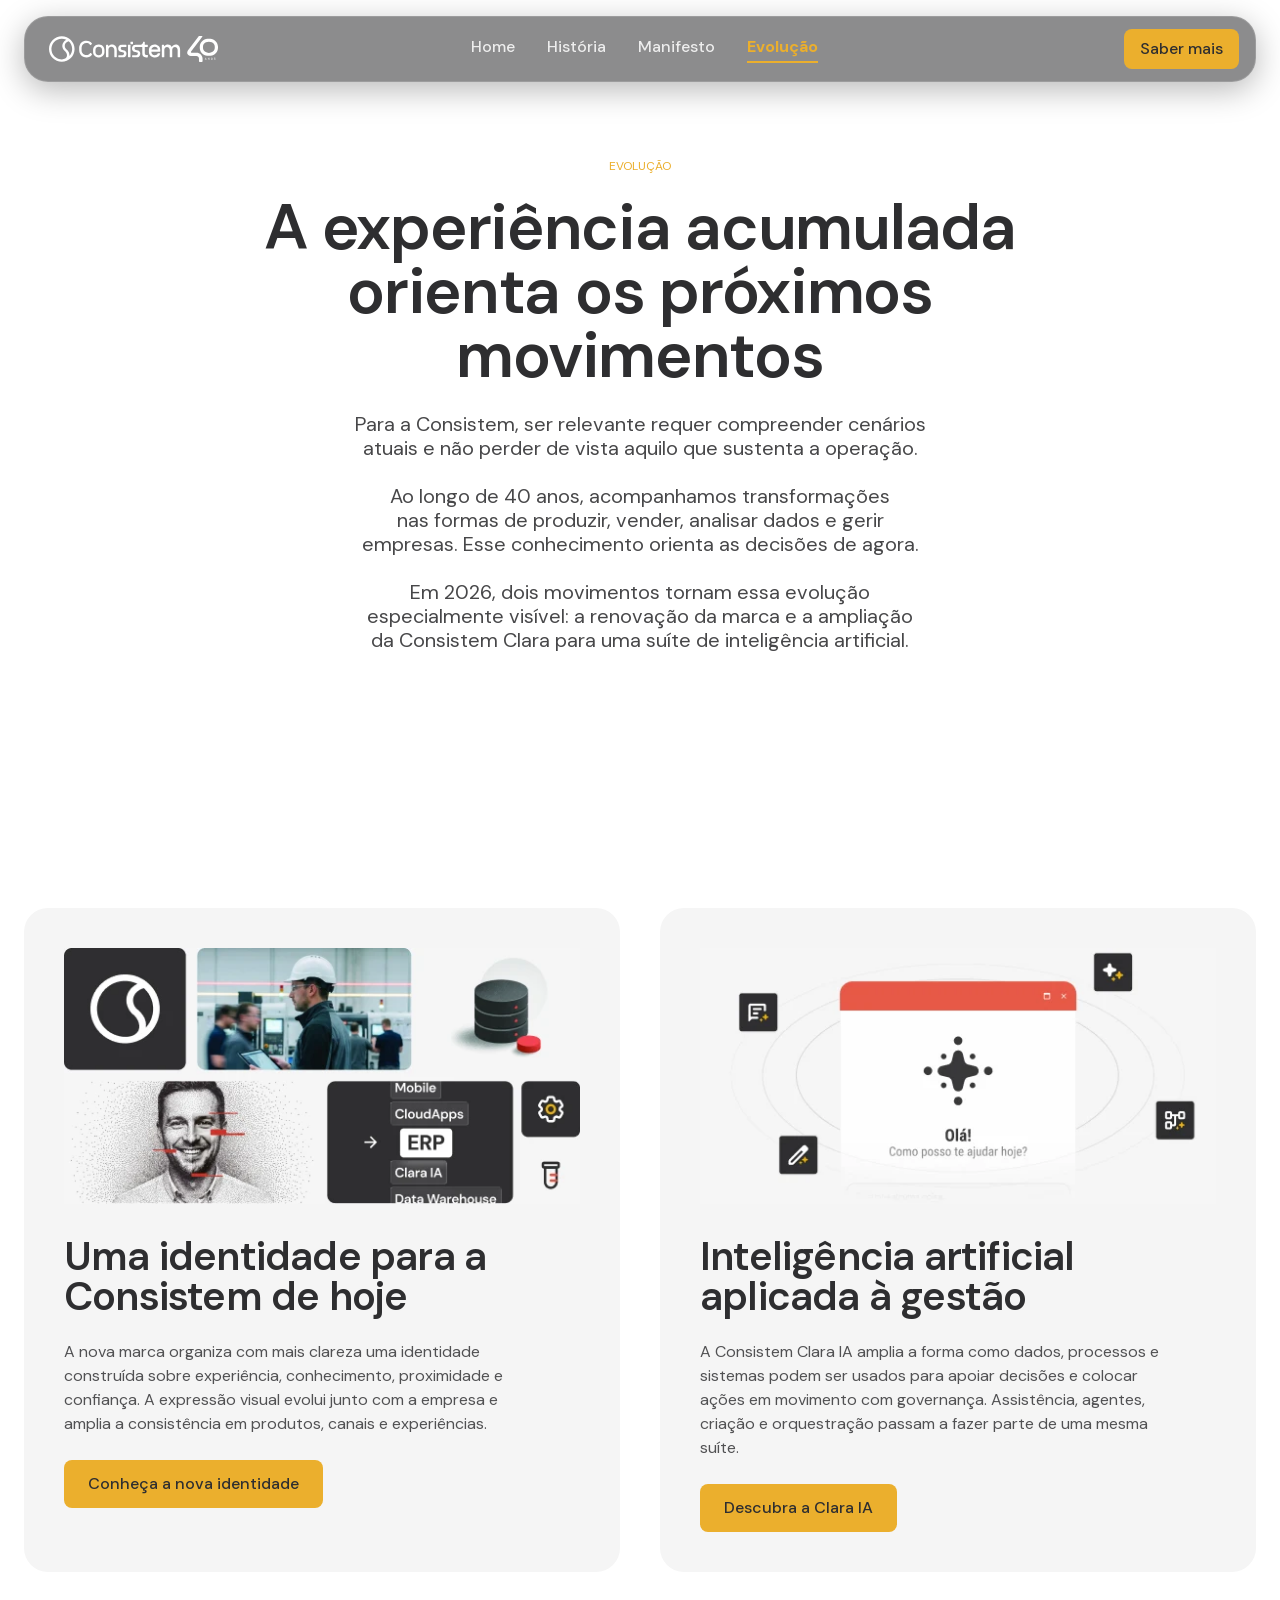
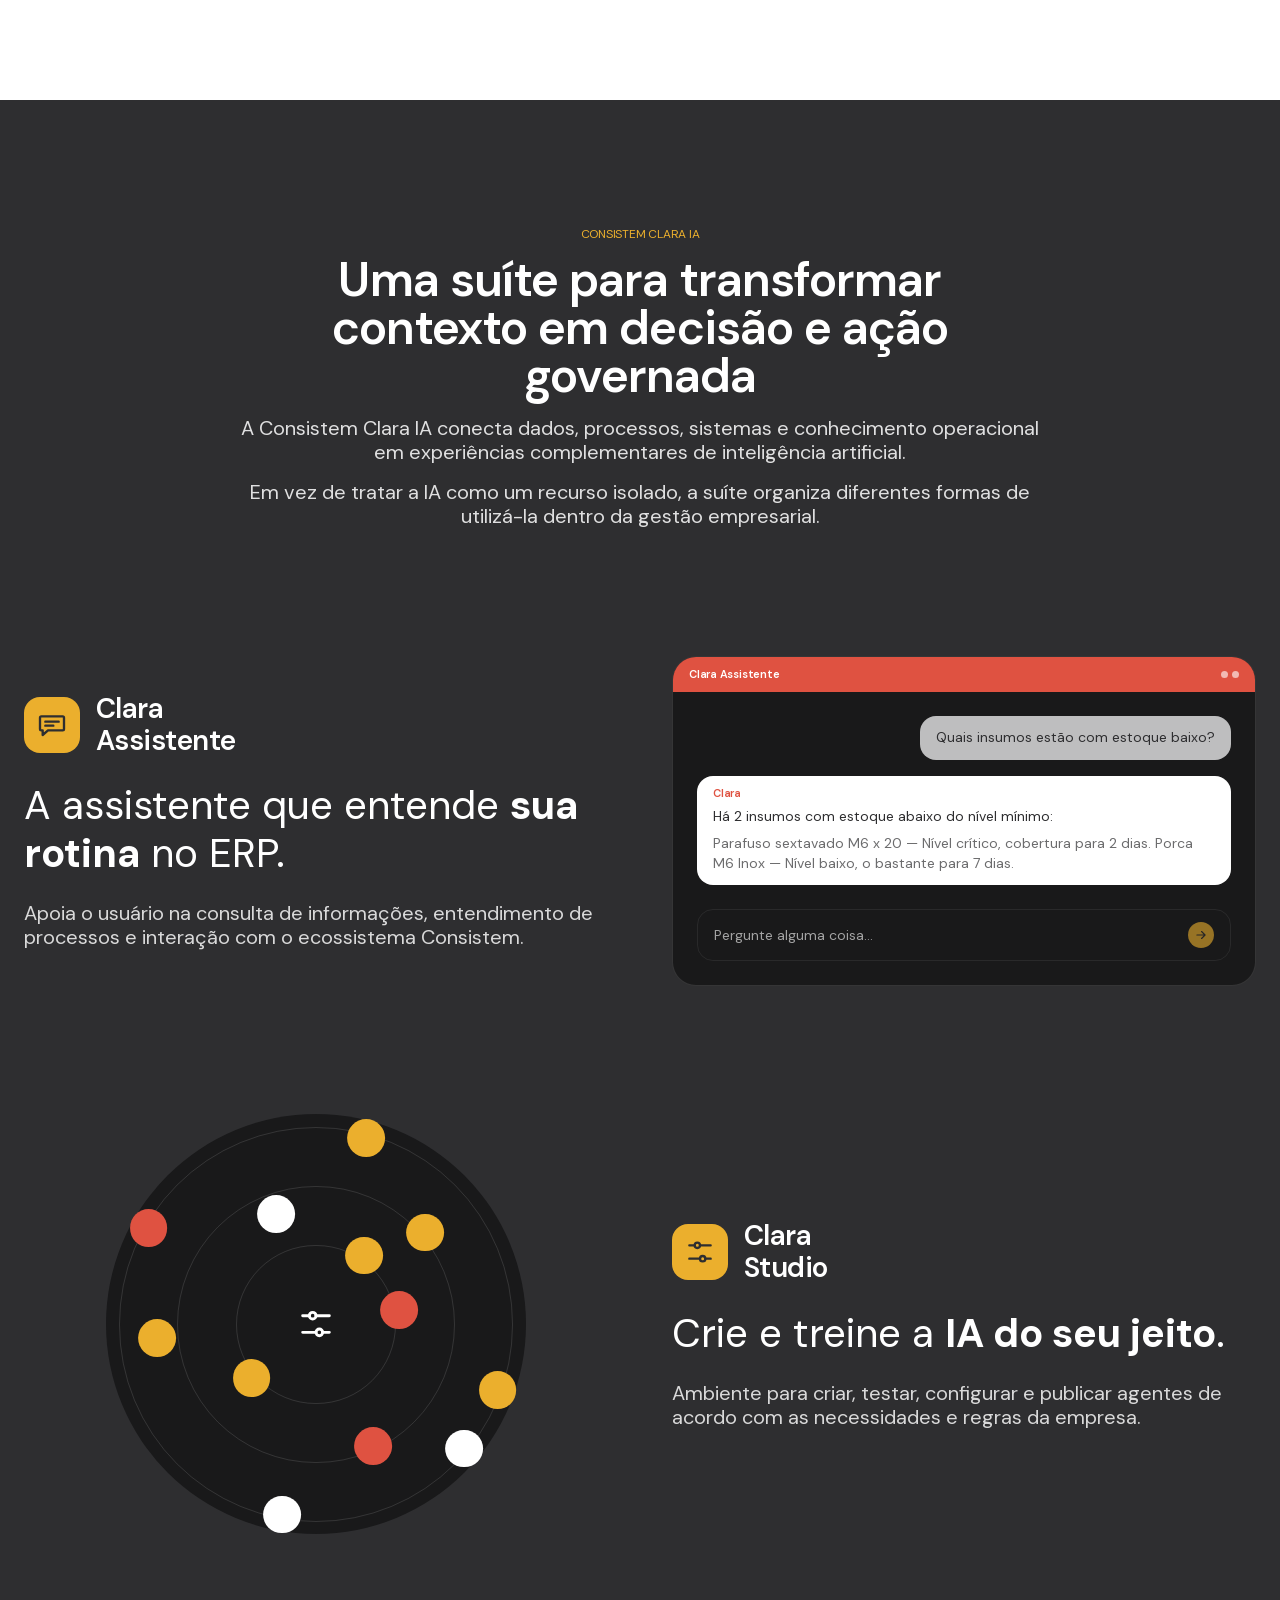
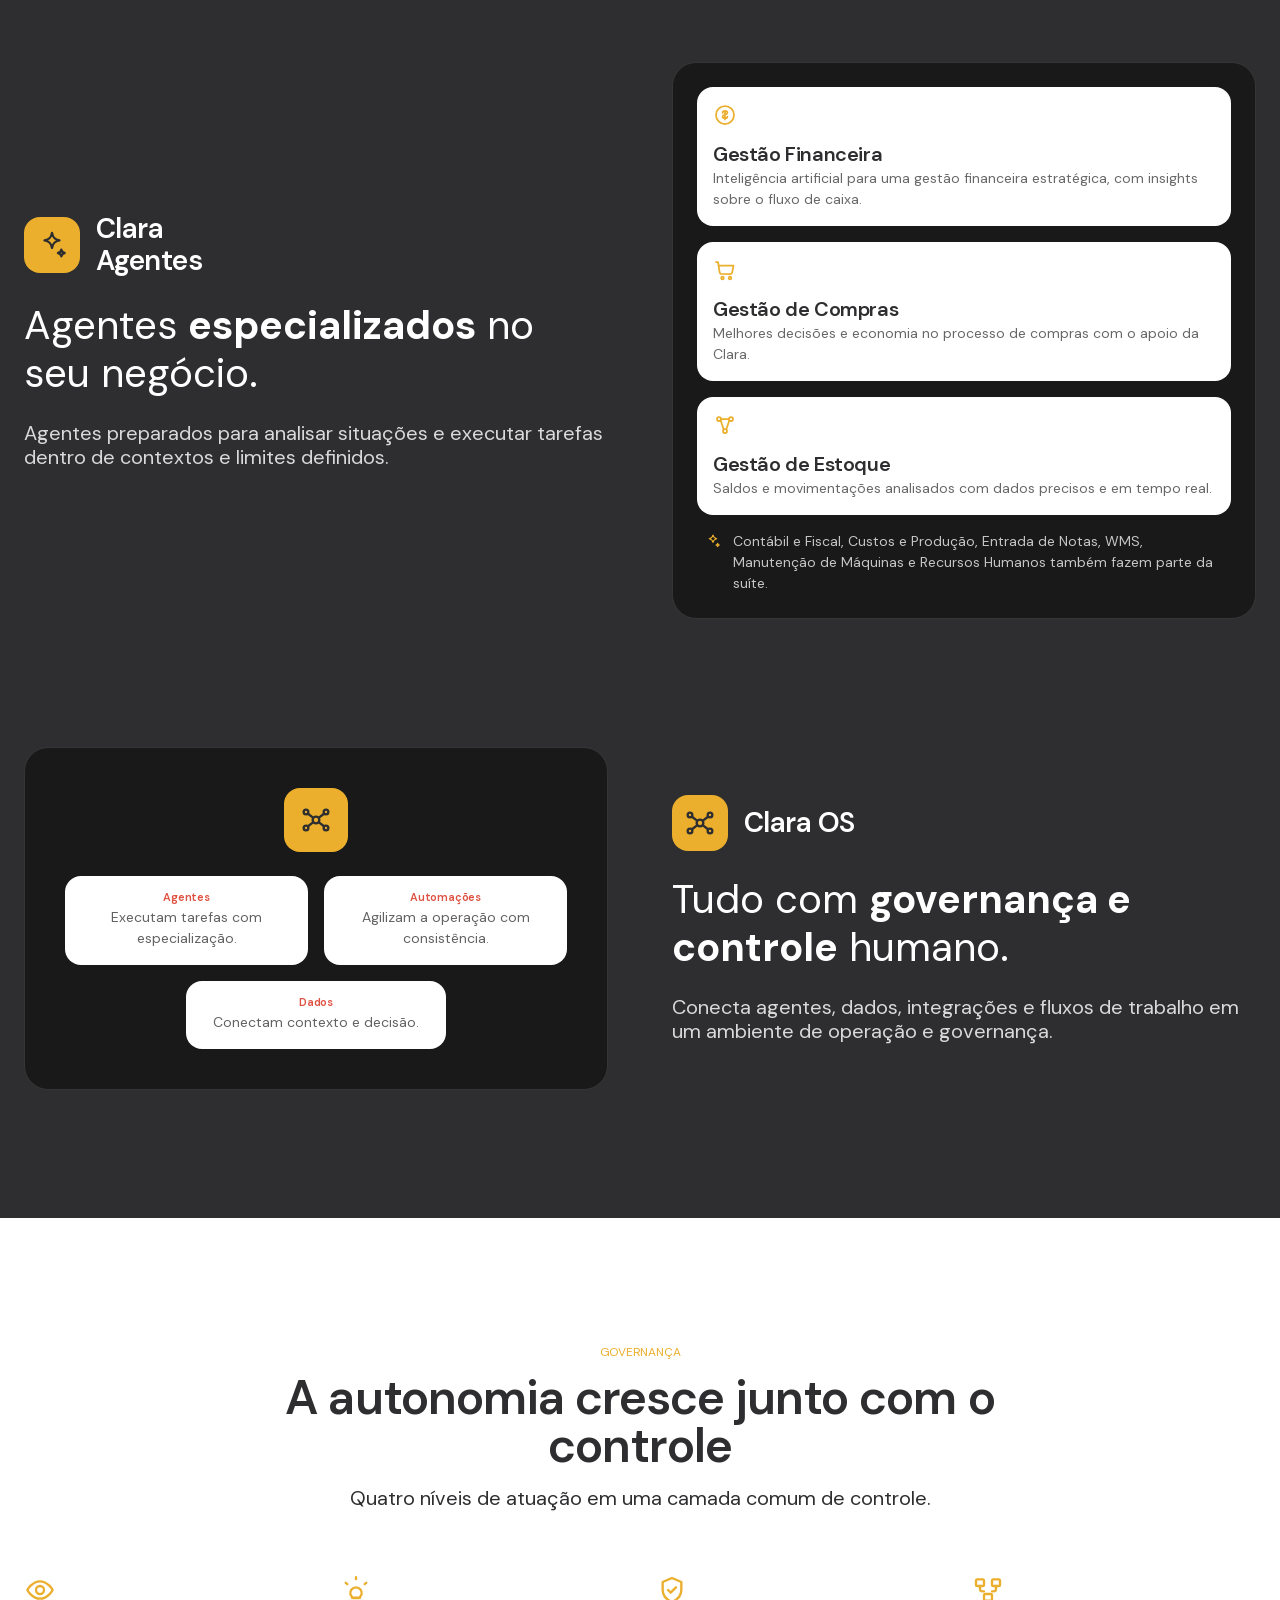
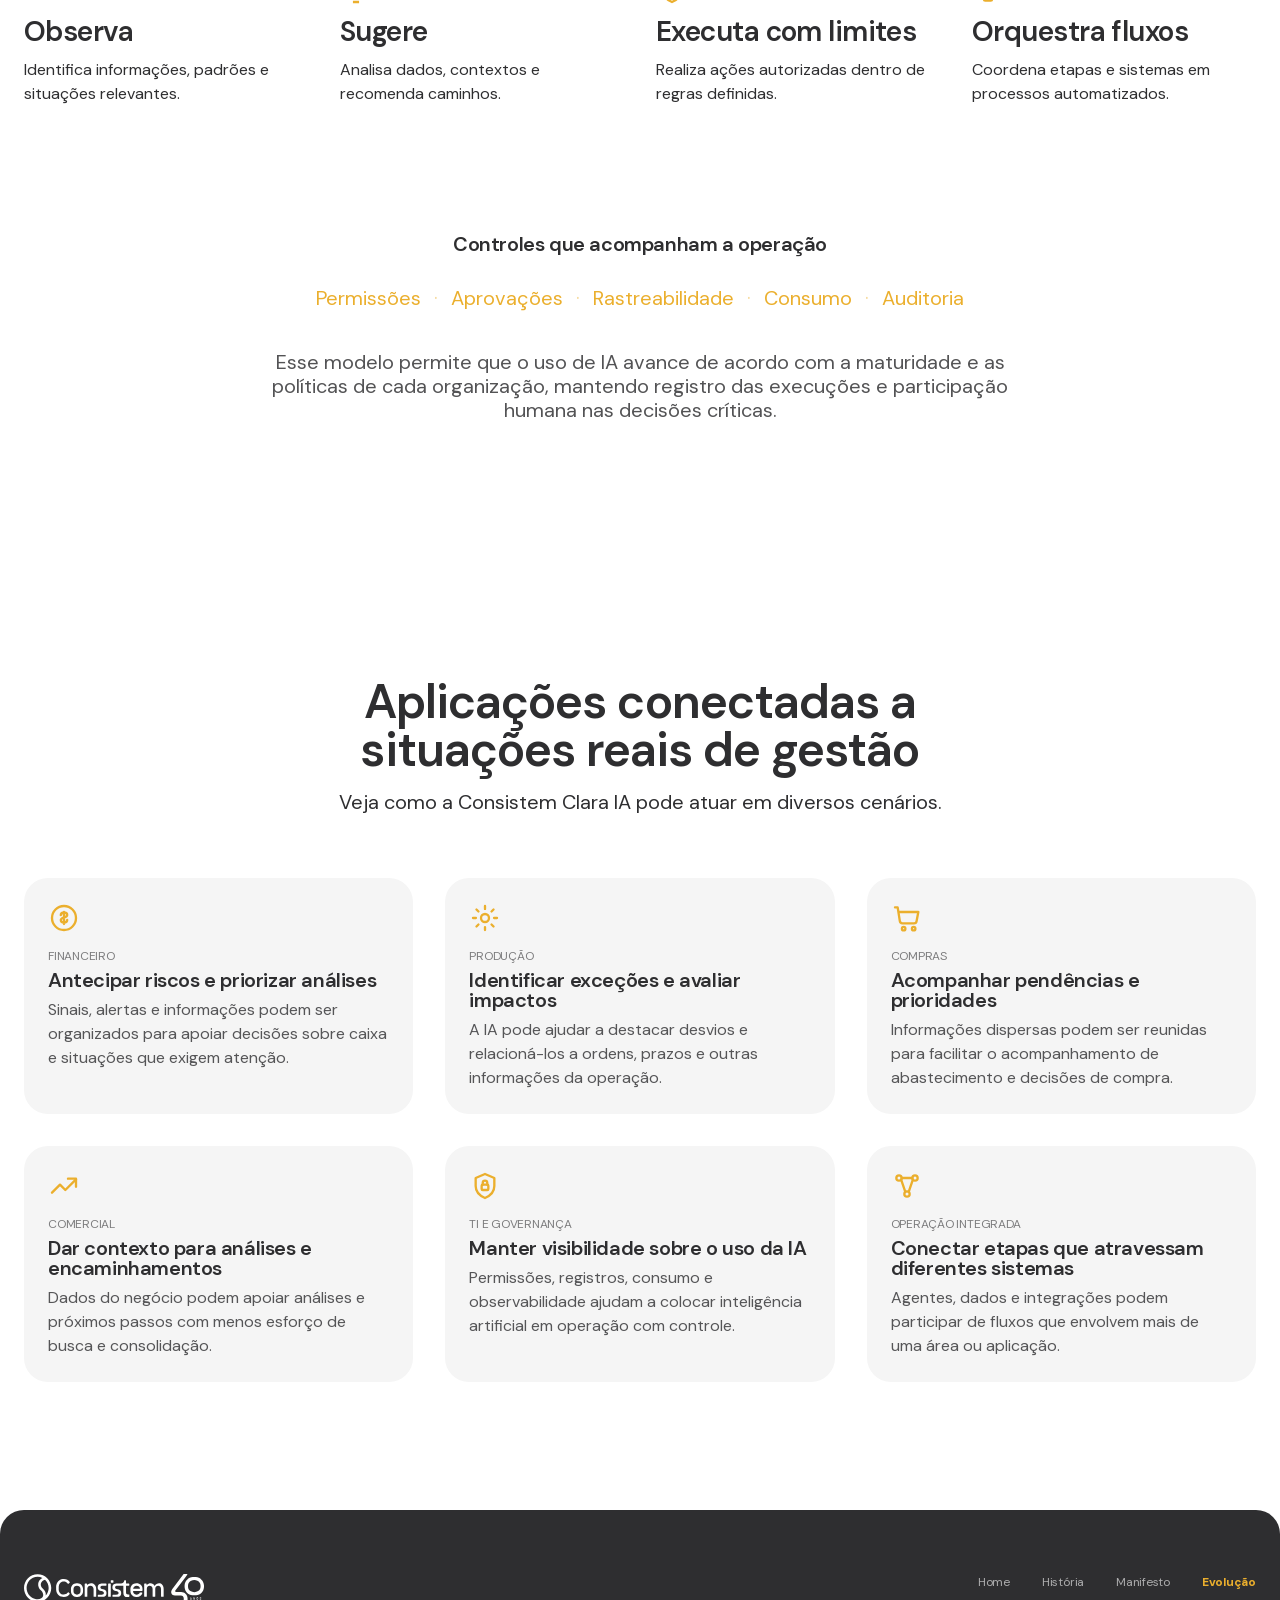
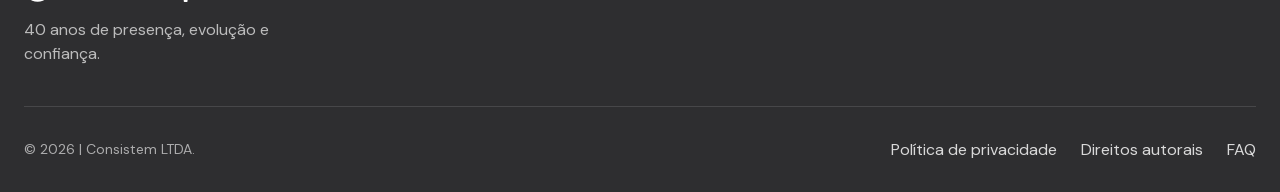
==== evolucao.html @ f91cd87e "Cria evolucao.html — última página do hotsite (nova marca + Consistem Clara IA) - Hero só de texto (" ====
<!DOCTYPE html>
<html lang="pt-BR">
<head>
<meta charset="UTF-8" />
<meta name="viewport" content="width=device-width, initial-scale=1.0" />
<title>Consistem 40 anos — Evolução</title>
<meta name="description" content="A experiência construída em 40 anos orienta movimentos da Consistem, da nova identidade à Consistem Clara IA e à evolução da gestão empresarial." />
<link rel="icon" type="image/png" href="assets/favicon-selo-40anos.png" />
<link rel="stylesheet" href="css/tokens.css" />
<link rel="stylesheet" href="css/styles.css" />
</head>
<body>

<!-- Transição de entrada/navegação — mesma peça das outras páginas do hotsite. -->
<div class="page-transition" id="pageTransition" aria-hidden="true">
  <div class="page-transition__panel"></div>
</div>

<!-- Sprite de ícones — os 8 já usados no site (menu/close aqui embaixo,
     mais os herdados via id) + 14 novos desenhados do zero pra esta
     página (grid 24px / traço 1.75 / sem preenchimento, brandbook Seção
     5.5 — nunca reaproveitados de referência externa/terceiros). -->
<svg style="display:none" aria-hidden="true">
  <symbol id="icon-menu" viewBox="0 0 24 24">
    <path d="M4 7h16M4 12h16M4 17h16" stroke-linecap="round"/>
  </symbol>
  <symbol id="icon-close" viewBox="0 0 24 24">
    <path d="M6 6l12 12M18 6L6 18" stroke-linecap="round"/>
  </symbol>

  <!-- Clara Assistente — balão de chat -->
  <symbol id="icon-chat" viewBox="0 0 24 24">
    <path d="M4 5.5h16a1 1 0 011 1V15a1 1 0 01-1 1H9l-4 3.5V16H4a1 1 0 01-1-1V6.5a1 1 0 011-1z" stroke-linejoin="round"/>
    <path d="M7 9.5h10M7 12.5h6" stroke-linecap="round"/>
  </symbol>
  <!-- Clara Studio — controles/configuração -->
  <symbol id="icon-sliders" viewBox="0 0 24 24">
    <path d="M4 7h4M12 7h8M4 17h8M16 17h4" stroke-linecap="round"/>
    <circle cx="10" cy="7" r="2"/>
    <circle cx="14" cy="17" r="2"/>
  </symbol>
  <!-- Clara Agentes — faísca/especialização -->
  <symbol id="icon-spark" viewBox="0 0 24 24">
    <path d="M12 3c.7 3.6 2 4.9 5.6 5.6-3.6.7-4.9 2-5.6 5.6-.7-3.6-2-4.9-5.6-5.6C10 7.9 11.3 6.6 12 3z" stroke-linejoin="round"/>
    <path d="M19 15.5c.35 1.6.9 2.15 2.5 2.5-1.6.35-2.15.9-2.5 2.5-.35-1.6-.9-2.15-2.5-2.5 1.6-.35 2.15-.9 2.5-2.5z" stroke-linejoin="round"/>
  </symbol>
  <!-- Clara OS — orquestração/hub -->
  <symbol id="icon-hub" viewBox="0 0 24 24">
    <circle cx="12" cy="12" r="2.5"/>
    <circle cx="4.5" cy="6" r="1.75"/>
    <circle cx="19.5" cy="6" r="1.75"/>
    <circle cx="4.5" cy="18" r="1.75"/>
    <circle cx="19.5" cy="18" r="1.75"/>
    <path d="M9.8 10.2L6 7.3M14.2 10.2L18 7.3M9.8 13.8L6 16.7M14.2 13.8L18 16.7" stroke-linecap="round"/>
  </symbol>

  <!-- Governança: 4 níveis -->
  <symbol id="icon-eye" viewBox="0 0 24 24">
    <path d="M2.5 12S6 5.5 12 5.5 21.5 12 21.5 12 18 18.5 12 18.5 2.5 12 2.5 12z" stroke-linejoin="round"/>
    <circle cx="12" cy="12" r="3"/>
  </symbol>
  <symbol id="icon-bulb" viewBox="0 0 24 24">
    <path d="M9.3 18h5.4M9.7 21h4.6M7.8 15.3a4.3 4.3 0 118.4 0c-.7.9-1.2 1.6-1.2 2.5H9c0-.9-.5-1.6-1.2-2.5z" stroke-linejoin="round"/>
    <path d="M12 2.3v1.6M4.3 6.6l1.2 1M19.7 6.6l-1.2 1" stroke-linecap="round"/>
  </symbol>
  <symbol id="icon-shield-check" viewBox="0 0 24 24">
    <path d="M12 3l7 3v6c0 5-3.5 7.5-7 9-3.5-1.5-7-4-7-9V6l7-3z" stroke-linejoin="round"/>
    <path d="M9 12l2 2 4-4" stroke-linecap="round" stroke-linejoin="round"/>
  </symbol>
  <symbol id="icon-workflow" viewBox="0 0 24 24">
    <rect x="3" y="4" width="6" height="5" rx="1"/>
    <rect x="15" y="4" width="6" height="5" rx="1"/>
    <rect x="9" y="15" width="6" height="5" rx="1"/>
    <path d="M6 9v2a2 2 0 002 2h1M18 9v2a2 2 0 01-2 2h-1" stroke-linecap="round"/>
  </symbol>

  <!-- Aplicações: 6 cenários -->
  <symbol id="icon-coin" viewBox="0 0 24 24">
    <circle cx="12" cy="12" r="9"/>
    <path d="M12 7.5v9M9.6 9.9c0-1.2 1.1-2 2.4-2s2.4.8 2.4 1.9c0 2.5-4.8 1.2-4.8 3.7 0 1.1 1.1 1.9 2.4 1.9s2.4-.8 2.4-1.9" stroke-linecap="round"/>
  </symbol>
  <symbol id="icon-gear" viewBox="0 0 24 24">
    <circle cx="12" cy="12" r="3"/>
    <path d="M12 3v2.2M12 18.8V21M21 12h-2.2M5.2 12H3M18.4 5.6l-1.5 1.5M7.1 16.9l-1.5 1.5M18.4 18.4l-1.5-1.5M7.1 7.1L5.6 5.6" stroke-linecap="round"/>
  </symbol>
  <symbol id="icon-cart" viewBox="0 0 24 24">
    <path d="M3 4h2l1.6 10.2A2 2 0 008.6 16h8.6a2 2 0 002-1.7L20.5 7.5H6" stroke-linecap="round" stroke-linejoin="round"/>
    <circle cx="9.5" cy="20" r="1.3"/>
    <circle cx="17" cy="20" r="1.3"/>
  </symbol>
  <symbol id="icon-trend" viewBox="0 0 24 24">
    <path d="M3 17l6-6 4 4 8-8" stroke-linecap="round" stroke-linejoin="round"/>
    <path d="M15 6.5h6V12.5" stroke-linecap="round" stroke-linejoin="round"/>
  </symbol>
  <symbol id="icon-shield-lock" viewBox="0 0 24 24">
    <path d="M12 3l7 3v6c0 5-3.5 7.5-7 9-3.5-1.5-7-4-7-9V6l7-3z" stroke-linejoin="round"/>
    <rect x="9.5" y="11" width="5" height="4" rx="0.8"/>
    <path d="M10.3 11V9.7a1.7 1.7 0 013.4 0V11" stroke-linecap="round"/>
  </symbol>
  <symbol id="icon-network" viewBox="0 0 24 24">
    <circle cx="6" cy="6" r="2"/>
    <circle cx="18" cy="6" r="2"/>
    <circle cx="12" cy="18" r="2"/>
    <path d="M7.6 7.2L10.6 16M16.4 7.2L13.4 16M8 6h8" stroke-linecap="round"/>
  </symbol>
</svg>

<header class="site-header">
  <div class="site-header__pill">
    <a class="site-header__brand" href="index.html#home" aria-label="Consistem — início">
      <img class="site-header__logo" src="assets/logo-consistem.svg" alt="Consistem" />
    </a>
    <nav class="site-header__nav" id="siteNav" aria-label="Navegação principal">
      <a href="index.html#home">Home</a>
      <a href="historia.html">História</a>
      <a href="manifesto.html">Manifesto</a>
      <a href="evolucao.html" aria-current="page">Evolução</a>
    </nav>
    <a class="btn btn--warm btn--sm site-header__cta" href="index.html#futuro">Saber mais</a>
    <button class="nav-toggle" id="navToggle" aria-label="Abrir menu" aria-expanded="false" aria-controls="siteNav">
      <svg class="icon"><use href="#icon-menu"></use></svg>
    </button>
  </div>
</header>

<main>

  <!-- Hero — só texto, sem vídeo/gráfico (a copy oficial desta página não
       pede nenhum elemento visual próprio aqui, diferente de História e
       Manifesto) — pedido explícito, mantendo raso. -->
  <section class="evo-hero section--light" id="evolucao-intro">
    <div class="container evo-hero__stack">
      <p class="text-tag evo-hero__eyebrow">Evolução</p>
      <h1 class="text-h1">A experiência acumulada orienta os próximos movimentos</h1>
      <p class="text-p text-p-lg evo-hero__lead">Para a Consistem, ser relevante requer compreender cenários atuais e não perder de vista aquilo que sustenta a operação.</p>
      <p class="text-p text-p-lg evo-hero__lead">Ao longo de 40 anos, acompanhamos transformações nas formas de produzir, vender, analisar dados e gerir empresas. Esse conhecimento orienta as decisões de agora.</p>
      <p class="text-p text-p-lg evo-hero__lead">Em 2026, dois movimentos tornam essa evolução especialmente visível: a renovação da marca e a ampliação da Consistem Clara para uma suíte de inteligência artificial.</p>
    </div>
  </section>

  <!-- 2 cards — reaproveitando ao pé da letra o componente .future/.future__grid/.future-item
       já construído em index.html ("De olho no futuro"), com a copy OFICIAL desta página
       (ligeiramente diferente da versão da Home) — pedido explícito. Sem .future__intro:
       a copy desta página não dá um título pra este bloco (o parágrafo final do hero já
       serve de transição). CTA da nova identidade é externa (mesmo destino já usado na
       Home); CTA da Clara IA é âncora pra seção logo abaixo, já que aqui ela existe de
       verdade na mesma página. -->
  <section class="future section--light" id="movimentos">
    <div class="container">
      <div class="future__grid">
        <div class="future-item">
          <img class="future-item__art" src="assets/img-futuro/nova-marca.webp" alt="" width="528" height="262" loading="lazy" decoding="async" />
          <h3 class="text-h3">Uma identidade para a Consistem de hoje</h3>
          <p class="text-p">A nova marca organiza com mais clareza uma identidade construída sobre experiência, conhecimento, proximidade e confiança. A expressão visual evolui junto com a empresa e amplia a consistência em produtos, canais e experiências.</p>
          <a class="btn btn--warm btn--md" href="https://consistem.com.br/nova-marca/" target="_blank" rel="noopener">Conheça a nova identidade</a>
        </div>
        <div class="future-item">
          <img class="future-item__art" src="assets/img-futuro/clara-ia.webp" alt="" width="528" height="262" loading="lazy" decoding="async" />
          <h3 class="text-h3">Inteligência artificial aplicada à gestão</h3>
          <p class="text-p">A Consistem Clara IA amplia a forma como dados, processos e sistemas podem ser usados para apoiar decisões e colocar ações em movimento com governança. Assistência, agentes, criação e orquestração passam a fazer parte de uma mesma suíte.</p>
          <a class="btn btn--warm btn--md js-no-transition" href="#clara-ia">Descubra a Clara IA</a>
        </div>
      </div>
    </div>
  </section>

  <!-- Consistem Clara IA — seção escura por omissão de .section--light (mesmo
       mecanismo de .evolve/.experience). 4 blocos alternados (texto/ilustração),
       fiel à composição dos slides do Figma (node 1447:41678, "Suíte Clara IA")
       — pedido explícito de fidelidade, mesmo sendo trabalho pesado: cartão
       escuro arredondado, ícone quadrado em accent-warm + nome do produto,
       título com ênfase parcial em negrito, ilustração fiel ao lado (mockup de
       chat pra Assistente, lista de cards pra Agentes, diagrama de fluxo pro OS).
       ÚNICA divergência deliberada: Clara Studio no Figma tem ~40 ícones REAIS
       de apps de terceiros (Gmail, Slack, Instagram etc.) num "sistema solar" —
       reproduzir logos de marcas de terceiros aqui seria uso indevido de marca
       num material de marketing da Consistem, então a composição orbital foi
       mantida fiel (mesma geometria, mesmos círculos concêntricos) trocando os
       logos reais por ícones genéricos coloridos. -->
  <section class="clara-suite" id="clara-ia">
    <div class="container">
      <div class="clara-suite__intro">
        <p class="text-tag clara-suite__eyebrow">Consistem Clara IA</p>
        <h2 class="text-h2">Uma suíte para transformar contexto em decisão e ação governada</h2>
        <p class="text-p text-p-lg">A Consistem Clara IA conecta dados, processos, sistemas e conhecimento operacional em experiências complementares de inteligência artificial.</p>
        <p class="text-p text-p-lg">Em vez de tratar a IA como um recurso isolado, a suíte organiza diferentes formas de utilizá-la dentro da gestão empresarial.</p>
      </div>

      <!-- Clara Assistente — mockup de chat fiel ao Figma (node 1447:41163). -->
      <div class="clara-row">
        <div class="clara-row__content">
          <div class="clara-row__badge">
            <span class="clara-row__icon"><svg class="icon icon--lg"><use href="#icon-chat"></use></svg></span>
            <span class="text-h4">Clara<br />Assistente</span>
          </div>
          <h3 class="clara-row__title">A assistente que entende <strong>sua rotina</strong> no ERP.</h3>
          <p class="text-p text-p-lg">Apoia o usuário na consulta de informações, entendimento de processos e interação com o ecossistema Consistem.</p>
        </div>
        <div class="clara-row__art">
          <div class="clara-mock" aria-hidden="true">
            <div class="clara-mock__bar">
              <span class="text-badge">Clara Assistente</span>
              <span class="clara-mock__dots"><i></i><i></i></span>
            </div>
            <div class="clara-mock__body">
              <p class="clara-mock__bubble clara-mock__bubble--user">Quais insumos estão com estoque baixo?</p>
              <div class="clara-mock__bubble clara-mock__bubble--clara">
                <span class="text-badge clara-mock__from">Clara</span>
                <p>Há 2 insumos com estoque abaixo do nível mínimo:</p>
                <p class="clara-mock__small">Parafuso sextavado M6 x 20 — Nível crítico, cobertura para 2 dias. Porca M6 Inox — Nível baixo, o bastante para 7 dias.</p>
              </div>
            </div>
            <div class="clara-mock__input">
              <span>Pergunte alguma coisa...</span>
              <span class="clara-mock__send" aria-hidden="true">
                <svg width="14" height="14" viewBox="0 0 24 24" fill="none"><path d="M5 12h13M13 6l6 6-6 6" stroke="var(--color-text-default)" stroke-width="2" stroke-linecap="round" stroke-linejoin="round"/></svg>
              </span>
            </div>
          </div>
        </div>
      </div>

      <!-- Clara Studio — "sistema solar" fiel na geometria (node 1447:41489),
           ícones genéricos coloridos em vez de logos reais de terceiros (ver
           comentário acima do início da seção). -->
      <div class="clara-row clara-row--reverse">
        <div class="clara-row__content">
          <div class="clara-row__badge">
            <span class="clara-row__icon"><svg class="icon icon--lg"><use href="#icon-sliders"></use></svg></span>
            <span class="text-h4">Clara<br />Studio</span>
          </div>
          <h3 class="clara-row__title">Crie e treine a <strong>IA do seu jeito</strong>.</h3>
          <p class="text-p text-p-lg">Ambiente para criar, testar, configurar e publicar agentes de acordo com as necessidades e regras da empresa.</p>
        </div>
        <div class="clara-row__art">
          <div class="clara-orbit" aria-hidden="true">
            <span class="clara-orbit__ring clara-orbit__ring--1"></span>
            <span class="clara-orbit__ring clara-orbit__ring--2"></span>
            <span class="clara-orbit__ring clara-orbit__ring--3"></span>
            <span class="clara-orbit__dot" style="--a: 20deg; --r: 46%;"></span>
            <span class="clara-orbit__dot" style="--a: 65deg; --r: 32%;"></span>
            <span class="clara-orbit__dot" style="--a: 100deg; --r: 46%;"></span>
            <span class="clara-orbit__dot" style="--a: 140deg; --r: 20%;"></span>
            <span class="clara-orbit__dot" style="--a: 175deg; --r: 38%;"></span>
            <span class="clara-orbit__dot" style="--a: 210deg; --r: 46%;"></span>
            <span class="clara-orbit__dot" style="--a: 250deg; --r: 28%;"></span>
            <span class="clara-orbit__dot" style="--a: 285deg; --r: 46%;"></span>
            <span class="clara-orbit__dot" style="--a: 320deg; --r: 34%;"></span>
            <span class="clara-orbit__dot" style="--a: 350deg; --r: 20%;"></span>
            <span class="clara-orbit__dot" style="--a: 40deg; --r: 46%;"></span>
            <span class="clara-orbit__dot" style="--a: 305deg; --r: 20%;"></span>
            <svg class="icon icon--lg clara-orbit__center"><use href="#icon-sliders"></use></svg>
          </div>
        </div>
      </div>

      <!-- Clara Agentes — lista de cards fiel (node 1447:41343), com o conjunto
           real de agentes citado no Figma (9 itens, mostra os 3 primeiros +
           indicação de que há mais, como no slide original que corta o resto
           da lista pra fora do cartão). -->
      <div class="clara-row">
        <div class="clara-row__content">
          <div class="clara-row__badge">
            <span class="clara-row__icon"><svg class="icon icon--lg"><use href="#icon-spark"></use></svg></span>
            <span class="text-h4">Clara<br />Agentes</span>
          </div>
          <h3 class="clara-row__title">Agentes <strong>especializados</strong> no seu negócio.</h3>
          <p class="text-p text-p-lg">Agentes preparados para analisar situações e executar tarefas dentro de contextos e limites definidos.</p>
        </div>
        <div class="clara-row__art">
          <div class="clara-list" aria-hidden="true">
            <div class="clara-list__card">
              <svg class="icon"><use href="#icon-coin"></use></svg>
              <p class="text-h5">Gestão Financeira</p>
              <p class="text-small">Inteligência artificial para uma gestão financeira estratégica, com insights sobre o fluxo de caixa.</p>
            </div>
            <div class="clara-list__card">
              <svg class="icon"><use href="#icon-cart"></use></svg>
              <p class="text-h5">Gestão de Compras</p>
              <p class="text-small">Melhores decisões e economia no processo de compras com o apoio da Clara.</p>
            </div>
            <div class="clara-list__card">
              <svg class="icon"><use href="#icon-network"></use></svg>
              <p class="text-h5">Gestão de Estoque</p>
              <p class="text-small">Saldos e movimentações analisados com dados precisos e em tempo real.</p>
            </div>
            <div class="clara-list__more">
              <svg class="icon icon--sm"><use href="#icon-spark"></use></svg>
              <span class="text-small">Contábil e Fiscal, Custos e Produção, Entrada de Notas, WMS, Manutenção de Máquinas e Recursos Humanos também fazem parte da suíte.</span>
            </div>
          </div>
        </div>
      </div>

      <!-- Clara OS — diagrama de orquestração fiel (node 1447:41453). -->
      <div class="clara-row clara-row--reverse">
        <div class="clara-row__content">
          <div class="clara-row__badge">
            <span class="clara-row__icon"><svg class="icon icon--lg"><use href="#icon-hub"></use></svg></span>
            <span class="text-h4">Clara OS</span>
          </div>
          <h3 class="clara-row__title">Tudo com <strong>governança e controle</strong> humano.</h3>
          <p class="text-p text-p-lg">Conecta agentes, dados, integrações e fluxos de trabalho em um ambiente de operação e governança.</p>
        </div>
        <div class="clara-row__art">
          <div class="clara-flow" aria-hidden="true">
            <span class="clara-flow__hub"><svg class="icon icon--lg"><use href="#icon-hub"></use></svg></span>
            <div class="clara-flow__node">
              <p class="text-badge">Agentes</p>
              <p class="text-small">Executam tarefas com especialização.</p>
            </div>
            <div class="clara-flow__node">
              <p class="text-badge">Automações</p>
              <p class="text-small">Agilizam a operação com consistência.</p>
            </div>
            <div class="clara-flow__node clara-flow__node--dados">
              <p class="text-badge">Dados</p>
              <p class="text-small">Conectam contexto e decisão.</p>
            </div>
          </div>
        </div>
      </div>
    </div>
  </section>

  <!-- Governança — clara, 4 níveis de atuação (grid), trilha de controles e
       fecho. Ícones novos redesenhados do zero (ver sprite no topo). -->
  <section class="section-pad section--light gov" id="governanca">
    <div class="container">
      <div class="gov__intro">
        <p class="text-tag gov__eyebrow">Governança</p>
        <h2 class="text-h2">A autonomia cresce junto com o controle</h2>
        <p class="text-p text-p-lg">Quatro níveis de atuação em uma camada comum de controle.</p>
      </div>
      <div class="gov__grid">
        <div class="gov-card">
          <svg class="icon icon--lg gov-card__icon"><use href="#icon-eye"></use></svg>
          <h3 class="text-h4">Observa</h3>
          <p class="text-p">Identifica informações, padrões e situações relevantes.</p>
        </div>
        <div class="gov-card">
          <svg class="icon icon--lg gov-card__icon"><use href="#icon-bulb"></use></svg>
          <h3 class="text-h4">Sugere</h3>
          <p class="text-p">Analisa dados, contextos e recomenda caminhos.</p>
        </div>
        <div class="gov-card">
          <svg class="icon icon--lg gov-card__icon"><use href="#icon-shield-check"></use></svg>
          <h3 class="text-h4">Executa com limites</h3>
          <p class="text-p">Realiza ações autorizadas dentro de regras definidas.</p>
        </div>
        <div class="gov-card">
          <svg class="icon icon--lg gov-card__icon"><use href="#icon-workflow"></use></svg>
          <h3 class="text-h4">Orquestra fluxos</h3>
          <p class="text-p">Coordena etapas e sistemas em processos automatizados.</p>
        </div>
      </div>
      <div class="gov__controls">
        <p class="text-h5">Controles que acompanham a operação</p>
        <p class="gov__terms text-p-lg">Permissões <span aria-hidden="true">·</span> Aprovações <span aria-hidden="true">·</span> Rastreabilidade <span aria-hidden="true">·</span> Consumo <span aria-hidden="true">·</span> Auditoria</p>
        <p class="text-p text-p-lg gov__closing">Esse modelo permite que o uso de IA avance de acordo com a maturidade e as políticas de cada organização, mantendo registro das execuções e participação humana nas decisões críticas.</p>
      </div>
    </div>
  </section>

  <!-- Aplicações — clara, 6 cenários por área. -->
  <section class="section-pad section--light pre-footer apps" id="aplicacoes">
    <div class="container">
      <div class="apps__intro">
        <h2 class="text-h2">Aplicações conectadas a situações reais de gestão</h2>
        <p class="text-p text-p-lg">Veja como a Consistem Clara IA pode atuar em diversos cenários.</p>
      </div>
      <div class="apps__grid">
        <div class="apps-card">
          <svg class="icon icon--lg apps-card__icon"><use href="#icon-coin"></use></svg>
          <p class="text-tag apps-card__area">Financeiro</p>
          <h3 class="text-h5">Antecipar riscos e priorizar análises</h3>
          <p class="text-p">Sinais, alertas e informações podem ser organizados para apoiar decisões sobre caixa e situações que exigem atenção.</p>
        </div>
        <div class="apps-card">
          <svg class="icon icon--lg apps-card__icon"><use href="#icon-gear"></use></svg>
          <p class="text-tag apps-card__area">Produção</p>
          <h3 class="text-h5">Identificar exceções e avaliar impactos</h3>
          <p class="text-p">A IA pode ajudar a destacar desvios e relacioná-los a ordens, prazos e outras informações da operação.</p>
        </div>
        <div class="apps-card">
          <svg class="icon icon--lg apps-card__icon"><use href="#icon-cart"></use></svg>
          <p class="text-tag apps-card__area">Compras</p>
          <h3 class="text-h5">Acompanhar pendências e prioridades</h3>
          <p class="text-p">Informações dispersas podem ser reunidas para facilitar o acompanhamento de abastecimento e decisões de compra.</p>
        </div>
        <div class="apps-card">
          <svg class="icon icon--lg apps-card__icon"><use href="#icon-trend"></use></svg>
          <p class="text-tag apps-card__area">Comercial</p>
          <h3 class="text-h5">Dar contexto para análises e encaminhamentos</h3>
          <p class="text-p">Dados do negócio podem apoiar análises e próximos passos com menos esforço de busca e consolidação.</p>
        </div>
        <div class="apps-card">
          <svg class="icon icon--lg apps-card__icon"><use href="#icon-shield-lock"></use></svg>
          <p class="text-tag apps-card__area">TI e governança</p>
          <h3 class="text-h5">Manter visibilidade sobre o uso da IA</h3>
          <p class="text-p">Permissões, registros, consumo e observabilidade ajudam a colocar inteligência artificial em operação com controle.</p>
        </div>
        <div class="apps-card">
          <svg class="icon icon--lg apps-card__icon"><use href="#icon-network"></use></svg>
          <p class="text-tag apps-card__area">Operação integrada</p>
          <h3 class="text-h5">Conectar etapas que atravessam diferentes sistemas</h3>
          <p class="text-p">Agentes, dados e integrações podem participar de fluxos que envolvem mais de uma área ou aplicação.</p>
        </div>
      </div>
    </div>
  </section>

</main>

<footer class="site-footer">
  <div class="container">
    <div class="site-footer__top">
      <div class="site-footer__brand">
        <img class="site-footer__logo" src="assets/logo-consistem.svg" alt="Consistem" />
        <p class="text-p site-footer__tagline">40 anos de presença, evolução e confiança.</p>
      </div>
      <nav class="site-footer__nav" aria-label="Navegação institucional">
        <a href="index.html#home">Home</a>
        <a href="historia.html">História</a>
        <a href="manifesto.html">Manifesto</a>
        <a href="evolucao.html" aria-current="page">Evolução</a>
      </nav>
    </div>
    <div class="site-footer__bottom">
      <p class="text-small site-footer__copyright">© 2026 | Consistem LTDA.</p>
      <nav class="site-footer__legal" aria-label="Institucional">
        <a href="#">Política de privacidade</a>
        <a href="#">Direitos autorais</a>
        <a href="#">FAQ</a>
      </nav>
    </div>
  </div>
</footer>

<script src="js/vendor/gsap.min.js"></script>
<script src="js/vendor/ScrollTrigger.min.js"></script>
<script src="js/main.js"></script>
</body>
</html>
---- css/tokens.css ----
/*
  tokens.css — DS Consistem
  Espelha, em CSS custom properties, a arquitetura de 3 camadas do repositório
  (Primitiva → Semântica → Componente, ver docs/CLAUDE.md). Valores copiados
  literalmente de tokens/primitive/*.json e tokens/semantic/*.json — nenhum
  valor novo, exceto onde marcado explicitamente como "extensão local desta LP".

  Regra do DS replicada aqui: nada abaixo da camada de componente referencia
  --ds-* (primitivo) diretamente. styles.css só usa as variáveis semânticas.
*/

/*
  Fonte hospedada localmente (assets/fonts/dm-sans.woff2, variável 400-700,
  subset latin) — evita dependência de fonts.googleapis.com. Baixar a fonte de
  um <link> externo trava a renderização da página inteira caso a rede esteja
  instável/bloqueada (foi exatamente o que aconteceu ao abrir via file://).
*/
@font-face {
  font-family: 'DM Sans';
  src: url('../assets/fonts/dm-sans.woff2') format('woff2-variations'),
       url('../assets/fonts/dm-sans.woff2') format('woff2');
  /* Faixa 400-800 (não só 400-700): o arquivo variável em si vai de 100 a
     1000 (conferido via fontTools), mas só regular/medium/semibold/bold
     eram usados até agora — 800 abre pra --ds-weight-extrabold (ver
     comentário lá), único uso hoje. Sem isso, pedir peso 800 seria
     arredondado pro limite declarado aqui (700), sem efeito nenhum. */
  font-weight: 400 800;
  font-style: normal;
  font-display: swap;
}

:root {
  /* ===== PRIMITIVA — cor (tokens/primitive/color.tokens.json) ===== */
  --ds-grafite-50: #eaeaea;
  --ds-grafite-100: #bebebf;
  --ds-grafite-200: #9f9fa0;
  --ds-grafite-300: #737374;
  --ds-grafite-400: #585859;
  --ds-grafite-500: #2e2e30;
  --ds-grafite-600: #2a2a2c;
  --ds-grafite-700: #212122;
  --ds-grafite-800: #19191a;
  --ds-grafite-900: #131314;
  --ds-grafite-surface: #f5f5f5;
  --ds-branco: #ffffff;
  --ds-preto: #000000;

  --ds-coral-tecnico-50: #fceeec;
  --ds-coral-tecnico-100: #f5c9c4;
  --ds-coral-tecnico-200: #f0afa8;
  --ds-coral-tecnico-300: #ea8b80;
  --ds-coral-tecnico-400: #e57567;
  --ds-coral-tecnico-500: #df5241;
  --ds-coral-tecnico-600: #cb4b3b;
  --ds-coral-tecnico-700: #9e3a2e;
  --ds-coral-tecnico-800: #7b2d24;
  --ds-coral-tecnico-900: #5e221b;

  --ds-amarelo-queimado-50: #fcf2de;
  --ds-amarelo-queimado-100: #f8e3b5;
  --ds-amarelo-queimado-200: #f5d797;
  --ds-amarelo-queimado-300: #f1c86f;
  --ds-amarelo-queimado-400: #efbe54;
  --ds-amarelo-queimado-500: #ebaf2d;
  --ds-amarelo-queimado-600: #e9a616;
  --ds-amarelo-queimado-700: #b58111;
  --ds-amarelo-queimado-800: #8d650d;
  --ds-amarelo-queimado-900: #6b4c0a;

  /* ===== PRIMITIVA — tipografia (tokens/primitive/typography.tokens.json) ===== */
  --ds-font-family-base: 'DM Sans', -apple-system, 'Helvetica Neue', Arial, sans-serif;
  --ds-weight-regular: 400;
  --ds-weight-medium: 500;
  --ds-weight-semibold: 600;
  --ds-weight-bold: 700;
  /* Extensão local: a escala oficial do DS pra peso vai só até bold (700)
     — este degrau (800) só existe pro badge "confiança" da seção "Por
     que falar de confiança" de manifesto.html (Figma node 1436:40650 usa
     DM Sans ExtraBold ali, de propósito, pedido "idêntico ao Figma").
     DM Sans (fonte variável) suporta o peso; não é usado em mais nada. */
  --ds-weight-extrabold: 800;

  --ds-size-64: 64px;
  --ds-size-48: 48px;
  --ds-size-40: 40px;
  --ds-size-28: 28px;
  --ds-size-20: 20px;
  --ds-size-16: 16px;
  --ds-size-14: 14px;
  --ds-size-12: 12px;
  --ds-size-11: 11px;

  --ds-tracking-64: -1.28px;
  --ds-tracking-48: -0.96px;
  --ds-tracking-40: -0.8px;
  --ds-tracking-28: -0.56px;
  --ds-tracking-20: -0.4px;
  --ds-tracking-12: -0.24px;
  --ds-tracking-11: -0.22px;
  --ds-tracking-0: 0px;

  --ds-line-height-tight: 1;
  --ds-line-height-relaxed: 1.5;

  /* ===== PRIMITIVA — espaçamento, grid 8px (tokens/primitive/spacing.tokens.json) ===== */
  --ds-space-1: 4px;
  --ds-space-2: 8px;
  --ds-space-3: 12px;
  --ds-space-4: 16px;
  --ds-space-6: 24px;
  --ds-space-8: 32px;
  --ds-space-10: 40px;
  --ds-space-12: 48px;
  --ds-space-14: 56px;
  --ds-space-16: 64px;

  /* ===== PRIMITIVA — ícone (tokens/primitive/icon.tokens.json) ===== */
  --ds-icon-grid: 24px;
  --ds-icon-stroke-width: 1.75px;
  --ds-icon-padding: 2px;
  --ds-icon-size-sm: 16px;
  --ds-icon-size-md: 24px;
  --ds-icon-size-lg: 32px;
  --ds-icon-size-xl: 48px;

  /* ===================================================================== */
  /* ===== SEMÂNTICA — cor (tokens/semantic/color.tokens.json + color-functional) ===== */
  --color-brand-primary: var(--ds-grafite-500);
  --color-brand-primary-hover: var(--ds-grafite-600);
  --color-brand-primary-active: var(--ds-grafite-700);
  --color-brand-primary-inverse: var(--ds-branco);
  --color-brand-primary-black: var(--ds-preto);

  --color-accent-warm: var(--ds-amarelo-queimado-500);
  --color-accent-warm-hover: var(--ds-amarelo-queimado-600);
  --color-accent-warm-active: var(--ds-amarelo-queimado-700);

  --color-accent-highlight: var(--ds-coral-tecnico-500);
  --color-accent-highlight-hover: var(--ds-coral-tecnico-600);
  --color-accent-highlight-active: var(--ds-coral-tecnico-700);

  --color-surface-default: var(--ds-branco);
  --color-surface-alt: var(--ds-grafite-surface);
  --color-surface-hover: var(--ds-grafite-50);
  --color-surface-active: var(--ds-grafite-100);

  --color-text-default: var(--ds-grafite-500);
  --color-text-inverse: var(--ds-branco);

  --color-border: var(--ds-grafite-50);
  --color-border-hover: var(--ds-grafite-100);

  --color-feedback-positive: #1e7a45;
  --color-feedback-negative: #c4432e;
  --color-feedback-warning: #956a0e;
  --color-feedback-informative: #2e6b8e;

  /*
    Extensão local desta LP (NÃO é token oficial do DS): a página de campanha
    "40 anos" é predominantemente escura, papel que a camada semântica atual
    ainda não nomeia (surface-alt/surface-default são para fundos claros).
    Usa-se aqui grafite-800/900 com um papel semântico local, mesma lógica que
    gerou `surface-alt` a partir de grafite-surface — candidato a virar token
    oficial (`surface-inverse-alt`?) se esse padrão se repetir em outra LP.
  */
  --color-surface-inverse-alt: var(--ds-grafite-800);
  --color-surface-inverse-alt-2: var(--ds-grafite-900);
  --color-border-inverse: rgba(255, 255, 255, 0.12);

  /* ===== SEMÂNTICA — tipografia (tokens/semantic/typography.tokens.json) ===== */
  --font-heading-xl-size: var(--ds-size-64);
  --font-heading-xl-weight: var(--ds-weight-semibold);
  --font-heading-xl-tracking: var(--ds-tracking-64);
  --font-heading-xl-leading: var(--ds-line-height-tight);

  --font-heading-lg-size: var(--ds-size-48);
  --font-heading-lg-weight: var(--ds-weight-semibold);
  --font-heading-lg-tracking: var(--ds-tracking-48);
  --font-heading-lg-leading: var(--ds-line-height-tight);

  --font-heading-md-size: var(--ds-size-40);
  --font-heading-md-weight: var(--ds-weight-semibold);
  --font-heading-md-tracking: var(--ds-tracking-40);
  --font-heading-md-leading: var(--ds-line-height-tight);

  --font-heading-sm-size: var(--ds-size-28);
  --font-heading-sm-weight: var(--ds-weight-semibold);
  --font-heading-sm-tracking: var(--ds-tracking-28);
  --font-heading-sm-leading: var(--ds-line-height-tight);

  --font-subheading-size: var(--ds-size-20);
  --font-subheading-weight: var(--ds-weight-semibold);
  --font-subheading-tracking: var(--ds-tracking-20);
  --font-subheading-leading: var(--ds-line-height-tight);

  --font-body-size: var(--ds-size-16);
  --font-body-weight: var(--ds-weight-regular);
  --font-body-tracking: var(--ds-tracking-0);
  --font-body-leading: var(--ds-line-height-relaxed);

  /*
    Extensão local desta LP: parágrafo de apoio "grande" (20px) — usado como
    variante de peso maior do body em vários blocos de intro/lead da Home,
    sem ganhar peso de subheading (que é semibold). Não é um nível novo da
    escala oficial de heading, só um degrau intermediário de corpo de texto.
  */
  --font-body-lg-size: var(--ds-size-20);
  --font-body-lg-leading: 24px;

  /*
    Extensão local da página manifesto.html: corpo de texto de 24px usado
    no Figma (node 1436:40632) pra prosa dentro da seção escura do
    manifesto — nem body-lg (20px) nem heading-sm (28px) batem, é um
    degrau próprio dessa seção específica. Fiel ao Figma, não inventado.
  */
  --font-manifesto-p-size: 24px;

  --font-caption-size: var(--ds-size-14);
  --font-caption-weight: var(--ds-weight-regular);
  --font-caption-tracking: var(--ds-tracking-0);
  --font-caption-leading: var(--ds-line-height-relaxed);

  --font-label-sm-size: var(--ds-size-12);
  --font-label-sm-weight: var(--ds-weight-regular);
  --font-label-sm-tracking: var(--ds-tracking-12);
  --font-label-sm-leading: var(--ds-line-height-tight);

  --font-label-xs-size: var(--ds-size-11);
  --font-label-xs-weight: var(--ds-weight-semibold);
  --font-label-xs-tracking: var(--ds-tracking-11);
  --font-label-xs-leading: var(--ds-line-height-tight);

  /* ===== SEMÂNTICA — radius (tokens/semantic/radius.tokens.json) ===== */
  --radius-none: 0px;
  --radius-sm: 8px;
  --radius-md: 16px;
  --radius-lg: 24px;
  --radius-full: 9999px;

  /* ===== SEMÂNTICA — espaçamento de componente (tokens/semantic/spacing.tokens.json) ===== */
  --height-compact: var(--ds-space-10);      /* 40px */
  --height-comfortable: var(--ds-space-12);  /* 48px */
  --height-spacious: var(--ds-space-14);     /* 56px */
  --height-prominent: var(--ds-space-16);    /* 64px */

  --padding-inline-tight: var(--ds-space-4);       /* 16px */
  --padding-inline-comfortable: var(--ds-space-6); /* 24px */
  --padding-inline-loose: var(--ds-space-8);       /* 32px */

  --padding-block-minimal: var(--ds-space-2);      /* 8px */
  --padding-block-tight: var(--ds-space-3);        /* 12px */
  --padding-block-comfortable: var(--ds-space-4);  /* 16px */
  --padding-block-loose: var(--ds-space-6);        /* 24px */

  --stack-gap-comfortable: var(--ds-space-4);      /* 16px */
  --section-padding: var(--ds-space-8);            /* 32px */

  /*
    Extensão local desta LP: números de estatística ("+xx") pedem um degrau
    "display" acima do heading-xl (64px) do DS — não existe ainda na escala
    de 6 níveis (Seção 6.8 do mestre). Nomeado à parte, nunca chamado de
    heading-*, para não fingir que é um nível oficial da escala tipográfica.
  */
  --font-display-stat-size: clamp(32px, 3.6vw, 56px);

  /*
    Extensão local desta LP: padding vertical de seção maior que o maior
    degrau hoje publicado da escala de espaçamento (space.primitive.16 =
    64px) — pedido explícito de mais respiro numa LP de campanha longa.
    128px continua múltiplo de 8px (16×8), mesma lógica usada quando
    space.primitive.14 precisou ser criado na Fase 5 (degrau novo, mesma
    grade). Não é uma mudança no token oficial, só uma extensão local.
  */
  --section-padding-block: 128px;
}
---- css/styles.css ----
/*
  styles.css — DS Consistem / LP "Consistem 40 anos"
  Reconstrução da LP do Figma (Templates Brandbook 2026) usando só tokens
  semânticos do DS (ver tokens.css) — nunca um --ds-* primitivo aqui.
*/

/* ===== Reset mínimo ===== */
*, *::before, *::after { box-sizing: border-box; }
html { scroll-behavior: smooth; }
body {
  margin: 0;
  font-family: var(--ds-font-family-base);
  background: var(--color-brand-primary);
  color: var(--color-text-inverse);
  -webkit-font-smoothing: antialiased;
  /* Rede de segurança: a composição de boxes sobrepostos da seção Trajetória
     usa position:absolute perto das bordas do container — overflow-x:hidden
     evita que qualquer leve transbordo vire barra de rolagem horizontal. */
  overflow-x: hidden;
}
img { display: block; max-width: 100%; }
a { color: inherit; text-decoration: none; }
ul { margin: 0; padding: 0; list-style: none; }
button { font: inherit; cursor: pointer; }
section { position: relative; }

.container {
  width: 100%;
  max-width: 1312px;
  margin-inline: auto;
  padding-inline: var(--ds-space-6);
}

/* Padding vertical padrão de seção — utilitário genérico, pra não precisar
   "emprestar" a classe de outra seção só pelo espaçamento. */
.section-pad { padding-block: var(--section-padding-block); }

/* ===== Transição de entrada/navegação — 1 painel grafite, sobe/desce ===== */
.page-transition {
  position: fixed;
  inset: 0;
  z-index: 300;
  pointer-events: none;
}
.page-transition__panel {
  width: 100%;
  height: 100%;
  background: var(--color-brand-primary);
  /* Estado padrão (antes do JS rodar): fechado, cobrindo a tela — evita
     qualquer flash de conteúdo antes da animação de abertura. */
  transform: translateY(0);
  transition: transform 0.9s cubic-bezier(0.76, 0, 0.24, 1);
}
/* "Aberto" — sobe e sai de cena por cima. Fechar é só tirar esta classe,
   o painel desce de volta cobrindo a tela com a mesma transição. */
.page-transition.is-open .page-transition__panel { transform: translateY(-100%); }
@media (prefers-reduced-motion: reduce) {
  .page-transition__panel { transition: none; }
}

/* Alternância clara/escura entre seções (só sobrescreve — o padrão da
   página já é escuro via `body`). A pré-penúltima seção antes do rodapé
   é branca por exigência de composição: o rodapé encosta nela com radius. */
.section--light {
  background: var(--color-surface-default);
  color: var(--color-text-default);
}

/* ===== Utilitários tipográficos — html/* (docs/DESIGN.md, mapeamento HTML/SEO) ===== */
.text-h1, .text-h2, .text-h3, .text-h4, .text-h5,
.text-p, .text-small, .text-tag, .text-badge {
  font-family: var(--ds-font-family-base);
  margin: 0;
}
.text-h1 { font-size: var(--font-heading-xl-size); font-weight: var(--font-heading-xl-weight); letter-spacing: var(--font-heading-xl-tracking); line-height: var(--font-heading-xl-leading); }
.text-h2 { font-size: var(--font-heading-lg-size); font-weight: var(--font-heading-lg-weight); letter-spacing: var(--font-heading-lg-tracking); line-height: var(--font-heading-lg-leading); }
.text-h3 { font-size: var(--font-heading-md-size); font-weight: var(--font-heading-md-weight); letter-spacing: var(--font-heading-md-tracking); line-height: var(--font-heading-md-leading); }
.text-h4 { font-size: var(--font-heading-sm-size); font-weight: var(--font-heading-sm-weight); letter-spacing: var(--font-heading-sm-tracking); line-height: var(--font-heading-sm-leading); }
.text-h5 { font-size: var(--font-subheading-size); font-weight: var(--font-subheading-weight); letter-spacing: var(--font-subheading-tracking); line-height: var(--font-subheading-leading); }
.text-p { font-size: var(--font-body-size); font-weight: var(--font-body-weight); letter-spacing: var(--font-body-tracking); line-height: var(--font-body-leading); }
/* Variante "grande" do body (20px) — soma à .text-p, nunca sozinha. */
.text-p-lg { font-size: var(--font-body-lg-size); line-height: var(--font-body-lg-leading); }
.text-small { font-size: var(--font-caption-size); font-weight: var(--font-caption-weight); letter-spacing: var(--font-caption-tracking); line-height: var(--font-caption-leading); }
.text-tag { font-size: var(--font-label-sm-size); font-weight: var(--font-label-sm-weight); letter-spacing: var(--font-label-sm-tracking); line-height: var(--font-label-sm-leading); text-transform: uppercase; }
.text-badge { font-size: var(--font-label-xs-size); font-weight: var(--font-label-xs-weight); letter-spacing: var(--font-label-xs-tracking); line-height: var(--font-label-xs-leading); }

.text-muted { opacity: 0.72; }
.text-accent-warm { color: var(--color-accent-warm); }
.text-accent-highlight { color: var(--color-accent-highlight); }

/* ===== Ícones (grid 24px / traço 1.75 / sem preenchimento — tokens/primitive/icon.tokens.json) ===== */
.icon {
  width: var(--ds-icon-size-md);
  height: var(--ds-icon-size-md);
  stroke: currentColor;
  stroke-width: var(--ds-icon-stroke-width);
  fill: none;
  flex-shrink: 0;
}
.icon--sm { width: var(--ds-icon-size-sm); height: var(--ds-icon-size-sm); }
.icon--lg { width: var(--ds-icon-size-lg); height: var(--ds-icon-size-lg); }

/* ===== Botão — Button/Filled (radius.sm, hug no texto — nunca fill-container) ===== */
.btn {
  display: inline-flex;
  align-self: flex-start;
  flex-shrink: 0;
  align-items: center;
  justify-content: center;
  border-radius: var(--radius-sm);
  border: none;
  font-size: var(--font-body-size);
  font-weight: var(--ds-weight-medium);
  line-height: 1;
  white-space: nowrap;
  transition: background-color 0.15s ease, color 0.15s ease, border-color 0.15s ease;
}
/* Tamanhos da escala do componente (tokens/component/button.tokens.json) */
.btn--sm { height: var(--height-compact); padding-inline: var(--padding-inline-tight); }
.btn--md { height: var(--height-comfortable); padding-inline: var(--padding-inline-comfortable); }

.btn--warm {
  background: var(--color-accent-warm);
  color: var(--color-text-default);
}
.btn--warm:hover, .btn--warm:focus-visible { background: var(--color-accent-warm-hover); }
.btn--warm:active { background: var(--color-accent-warm-active); }

.btn--outline {
  background: transparent;
  color: var(--color-text-inverse);
  border: 1.5px solid rgba(255, 255, 255, 0.4);
}
.btn--outline:hover, .btn--outline:focus-visible {
  background: rgba(255, 255, 255, 0.1);
  border-color: var(--color-text-inverse);
}

/* ===== Header / Navbar — pill flutuante com glass, por cima da hero ===== */
.site-header {
  position: fixed;
  top: var(--ds-space-4);
  left: 0;
  right: 0;
  z-index: 50;
  display: flex;
  justify-content: center;
  padding-inline: var(--ds-space-6);
  pointer-events: none;
}
.site-header__pill {
  pointer-events: auto;
  position: relative;
  width: 100%;
  /* Estado "normal": sem teto de largura (some até 1320px, o próprio
     container). Ao rolar pra baixo, .site-header--compact reduz isso —
     ver regra abaixo — criando o efeito de encolher/expandir. */
  max-width: 1320px;
  display: grid;
  grid-template-columns: 1fr auto 1fr;
  align-items: center;
  gap: var(--ds-space-6);
  padding: var(--ds-space-3) var(--ds-space-4) var(--ds-space-3) var(--ds-space-6);
  border-radius: var(--radius-lg);
  background: rgba(46, 46, 48, 0.55);
  border: 1px solid rgba(255, 255, 255, 0.14);
  backdrop-filter: blur(20px);
  -webkit-backdrop-filter: blur(20px);
  box-shadow: 0 8px 32px rgba(0, 0, 0, 0.28);
  transition: max-width 0.35s ease, padding 0.35s ease;
}
/* Encolhe ao rolar pra baixo, volta ao normal ao rolar pra cima — classe
   controlada por js/main.js a partir da direção do scroll. */
.site-header--compact .site-header__pill {
  max-width: 760px;
  padding: var(--ds-space-2) var(--ds-space-4);
}
.site-header--compact .site-header__logo { height: 20px; }
.site-header--compact .site-header__nav { gap: var(--ds-space-6); }
.site-header__brand { justify-self: start; }
.site-header__logo {
  height: 26px;
  width: auto;
  transition: height 0.35s ease;
}
.site-header__nav {
  justify-self: center;
  display: flex;
  align-items: center;
  gap: var(--ds-space-8);
  transition: gap 0.35s ease;
}
.site-header__nav a {
  position: relative;
  padding-bottom: 6px;
  font-size: var(--font-body-size);
  font-weight: var(--ds-weight-medium);
  color: var(--color-text-inverse);
  opacity: 0.85;
  transition: opacity 0.15s ease, color 0.15s ease;
}
/* Linha amarelo-queimado se formando embaixo no hover/foco */
.site-header__nav a::after {
  content: "";
  position: absolute;
  left: 0;
  right: 0;
  bottom: 0;
  height: 2px;
  background: var(--color-accent-warm);
  transform: scaleX(0);
  transform-origin: left;
  transition: transform 0.25s ease;
}
.site-header__nav a:hover,
.site-header__nav a:focus-visible { opacity: 1; }
.site-header__nav a:hover::after,
.site-header__nav a:focus-visible::after { transform: scaleX(1); }
.site-header__nav a[aria-current="page"] {
  opacity: 1;
  color: var(--color-accent-warm);
  font-weight: var(--ds-weight-bold);
}
.site-header__nav a[aria-current="page"]::after { transform: scaleX(1); }
.site-header__cta { justify-self: end; }
.nav-toggle {
  display: none;
  align-items: center;
  justify-content: center;
  width: 36px;
  height: 36px;
  background: transparent;
  border: none;
  color: var(--color-text-inverse);
  border-radius: var(--radius-md);
  justify-self: end;
}
.nav-toggle:hover { background: rgba(255, 255, 255, 0.1); }

/* ===== Hero — vídeo de fundo 100vh/100vw, navbar sobreposta, texto no canto inferior esquerdo ===== */
.hero {
  position: relative;
  height: 100vh;
  min-height: 640px;
  display: flex;
  align-items: flex-end;
  overflow: hidden;
  padding-bottom: var(--ds-space-16);
}
.hero__media {
  position: absolute;
  inset: 0;
  z-index: 0;
}
.hero__media video,
.hero__media img {
  width: 100%;
  height: 100%;
  object-fit: cover;
}
.hero__scrim {
  position: absolute;
  inset: 0;
  z-index: 1;
  /* Gradiente grafite (grafite-900, tokens/primitive/color.tokens.json) saindo do
     canto inferior esquerdo em ângulo — mesma direção do texto — para dar
     legibilidade sem escurecer o vídeo inteiro. */
  background: linear-gradient(to top right, rgba(19, 19, 20, 0.95) 0%, rgba(19, 19, 20, 0.62) 28%, rgba(19, 19, 20, 0.2) 52%, rgba(19, 19, 20, 0) 72%);
}
.hero .container {
  position: relative;
  z-index: 2;
  display: flex;
  flex-direction: column;
  gap: var(--ds-space-8);
}
.hero__heading {
  margin: 0;
  max-width: 480px;
  font-size: clamp(36px, 5.5vw, var(--font-heading-xl-size));
  font-weight: var(--font-heading-xl-weight);
  letter-spacing: var(--font-heading-xl-tracking);
  line-height: 1.1;
}
.hero__heading .is-light { font-weight: var(--ds-weight-regular); }
.hero__heading .is-emphasis { font-weight: var(--ds-weight-bold); }
.hero__heading .is-semibold { font-weight: var(--ds-weight-semibold); }

.hero__actions {
  display: flex;
  align-items: center;
  justify-content: space-between;
  gap: var(--ds-space-8);
}
.hero__support { max-width: 44ch; margin: 0; }
.hero__buttons { display: flex; gap: var(--ds-space-4); flex-shrink: 0; }

/* ===== Modal de vídeo — manifesto completo, com áudio ===== */
.video-modal {
  position: fixed;
  inset: 0;
  z-index: 100;
  display: none;
  align-items: center;
  justify-content: center;
  padding: var(--ds-space-6);
}
.video-modal.is-open { display: flex; }
.video-modal__backdrop {
  position: absolute;
  inset: 0;
  background: rgba(10, 10, 11, 0.88);
}
.video-modal__dialog {
  position: relative;
  z-index: 1;
  width: 80vw;
  max-width: 1200px;
  height: 90vh;
  display: flex;
  background: #000;
  border-radius: var(--radius-lg);
  overflow: hidden;
  box-shadow: 0 24px 80px rgba(0, 0, 0, 0.5);
}
.video-modal__dialog video {
  width: 100%;
  height: 100%;
  object-fit: contain;
  background: #000;
}
.video-modal__close {
  position: absolute;
  top: var(--ds-space-4);
  right: var(--ds-space-4);
  z-index: 2;
  width: 40px;
  height: 40px;
  display: flex;
  align-items: center;
  justify-content: center;
  border-radius: var(--radius-full);
  background: rgba(0, 0, 0, 0.55);
  color: var(--color-text-inverse);
  border: none;
  transition: background-color 0.15s ease;
}
.video-modal__close:hover { background: rgba(0, 0, 0, 0.8); }

/* ===== About-us (duas variações: mídia à esquerda / mídia à direita) ===== */
.about {
  padding-block: var(--section-padding-block);
}
.about__grid {
  display: grid;
  grid-template-columns: 1fr 1fr;
  gap: var(--ds-space-12);
  align-items: center;
}
/* A seção que encosta no rodapé precisa "vazar" branco por baixo do corte
   arredondado do rodapé (ver .site-footer acima) — respiro extra só nela. */
/* Generalizado (não mais preso ao id #evolucao) pra qualquer página do
   hotsite poder usar a mesma peça de rodapé — a seção que encosta nele só
   precisa das duas classes juntas. */
.section--light.pre-footer { padding-bottom: calc(var(--section-padding-block) + var(--radius-lg)); }

.about--media-right .about__media { order: 2; }
.about--media-right .about__content { order: 1; }
.about__media img,
.about__media video {
  width: 100%;
  height: auto;
  border-radius: var(--radius-lg);
}
.about__content { display: flex; flex-direction: column; gap: var(--ds-space-8); }
.about__content .text-h2,
.about__content .text-h3 { max-width: 22ch; }
.about__content .text-p { max-width: 42ch; opacity: 0.88; }

/* ===== Texto "fundamentos" — parágrafo grande revelado letra a letra no
   scroll: <span class="char"> gerado em runtime pelo main.js, cor anima de
   bem apagada até a cor sólida do texto. A peça inteira revela (sem trecho
   fixo/destacado), alinhado à esquerda, não centralizado. ===== */
.fundamentos-lead {
  max-width: 1158px;
  font-size: 40px;
  font-weight: var(--ds-weight-regular);
  line-height: 1.24;
  color: var(--color-text-default);
}
.fundamentos-lead__block { display: block; }

/* ===== Cards (citação + gif) + imagem de campanha ===== */
.evolve {
  padding-block: var(--section-padding-block);
}
.evolve__grid {
  display: grid;
  grid-template-columns: 1.05fr 1fr;
  gap: var(--ds-space-8);
  align-items: stretch;
}
.evolve__stack {
  display: flex;
  flex-direction: column;
  gap: var(--ds-space-8);
}
.card-quote {
  background: var(--color-surface-inverse-alt);
  border-radius: var(--radius-md);
  padding: var(--ds-space-12) var(--ds-space-10);
  display: flex;
  flex-direction: column;
  gap: var(--ds-space-6);
  min-height: 290px;
  justify-content: center;
}
.card-quote .text-h3 { max-width: 20ch; }
.card-quote .text-p { opacity: 0.8; }
.evolve__photo {
  border-radius: var(--radius-md);
  overflow: hidden;
  min-height: 180px;
}
.evolve__photo img,
.evolve__photo video { width: 100%; height: 100%; object-fit: cover; }
.evolve__campaign {
  border-radius: var(--radius-lg);
  overflow: hidden;
}
.evolve__campaign img { width: 100%; height: 100%; object-fit: cover; }

/* ===== Experiência que gera eficiência — intro + 4 diferenciais + números ===== */
.experience { padding-block: var(--section-padding-block); }
/* Coluna com gap próprio em vez de margin em cada filho — margins de blocos
   irmãos colapsariam (ex.: margin-bottom do grid + margin-top do lead virava
   só o maior dos dois, nunca a soma), resultando em menos respiro do que o
   valor declarado. Gap em flex nunca colapsa. */
.experience__stack { display: flex; flex-direction: column; }
.experience__intro {
  display: flex;
  flex-direction: column;
  align-items: center;
  text-align: center;
  gap: var(--ds-space-6);
  margin: 0 auto var(--ds-space-16);
}
.experience__intro .text-p { opacity: 0.72; }
.experience__grid {
  display: grid;
  grid-template-columns: repeat(4, 1fr);
  gap: var(--ds-space-8);
  margin-bottom: var(--ds-space-16);
}
.experience-item { position: relative; display: flex; flex-direction: column; }
/* Linha divisória entre itens — centralizada no meio do gap do grid, sem
   precisar de um elemento de linha à parte no HTML. */
.experience-item:not(:last-child)::after {
  content: '';
  position: absolute;
  top: 0;
  bottom: 0;
  right: calc(var(--ds-space-8) / -2 - 0.5px);
  width: 1px;
  background: var(--color-border-inverse);
}
.experience-item__icon { width: 141px; height: 141px; margin-bottom: var(--ds-space-6); }
.experience-item .text-h4 { font-size: var(--font-subheading-size); color: var(--color-accent-warm); margin-bottom: var(--ds-space-4); }
.experience-item .text-p { opacity: 0.8; }
/* Parágrafo grande entre os 4 diferenciais e o bloco de números — mesma
   escala visual do "fundamentos-lead", mas centralizado e sem animação. */
/* Margin do maior degrau existente no DS (--section-padding-block, 128px
   desktop / 88px ≤960px) — pedido explícito de bastante respiro aqui,
   maior que qualquer token de espaçamento primitivo (--ds-space-16 = 64px
   é o teto da escala primitiva). */
.experience__lead {
  max-width: 1198px;
  margin: var(--section-padding-block) auto;
  font-size: 40px;
  line-height: 1.1;
  text-align: center;
  color: var(--color-text-inverse);
}

/* ===== Estatísticas — cards individuais (label em cima / número / legenda) ===== */
.stats__grid {
  display: grid;
  grid-template-columns: repeat(3, 1fr);
  gap: var(--ds-space-4);
}
.stat-card {
  background: var(--color-surface-inverse-alt);
  border: 1px solid var(--color-border-inverse);
  border-radius: var(--radius-md);
  padding: var(--ds-space-8);
  display: flex;
  flex-direction: column;
  gap: var(--ds-space-2);
}
.stat-card__icon { color: var(--color-accent-warm); margin-bottom: var(--ds-space-2); }
.stat-card__label {
  font-size: var(--font-caption-size);
  opacity: 0.62;
}
.stat-card__number {
  margin-top: var(--ds-space-2);
  font-size: var(--font-display-stat-size);
  font-weight: var(--ds-weight-regular);
  letter-spacing: var(--font-heading-xl-tracking);
  line-height: 1;
}
.stat-card__caption {
  margin-top: var(--ds-space-1);
  font-size: var(--font-caption-size);
  opacity: 0.55;
}

/* ===== De olho no futuro — intro + 2 cards (identidade / Clara IA) ===== */
.future { padding-block: var(--section-padding-block); }
.future__intro {
  display: flex;
  flex-direction: column;
  gap: var(--ds-space-6);
  max-width: 640px;
  margin-bottom: var(--ds-space-14);
}
.future__intro .text-p { opacity: 0.72; }
.future__grid {
  display: grid;
  grid-template-columns: 1fr 1fr;
  gap: var(--ds-space-10);
}
.future-item {
  display: flex;
  flex-direction: column;
  gap: var(--ds-space-6);
  background: var(--color-surface-alt);
  border-radius: var(--radius-lg);
  padding: var(--ds-space-10);
}
.future-item .text-h3 { max-width: 20ch; }
.future-item .text-p { max-width: 44ch; opacity: 0.82; }
/* Ilustração do card — soma ao gap padrão do card (16px) mais 16px de
   margem própria, resultando nos 32px de respiro do Figma antes do título. */
.future-item__art { width: 100%; height: auto; margin-bottom: var(--ds-space-2); }

/* ===== Footer — próximo do componente oficial (logo + link list + linha legal) ===== */
.site-footer {
  position: relative;
  background: var(--color-brand-primary);
  color: var(--color-text-inverse);
  border-radius: var(--radius-lg) var(--radius-lg) 0 0;
  padding-block: var(--ds-space-16) var(--ds-space-8);
  /* O canto arredondado corta um pedaço do próprio rodapé — sem isto, o que
     aparece por trás do corte é o fundo escuro do <body>, não a seção clara
     logo acima, e o radius fica invisível (mesma cor dos dois lados). Puxar
     o rodapé para cima por cima do respiro extra da seção anterior resolve:
     o corte passa a revelar branco de verdade. */
  margin-top: calc(-1 * var(--radius-lg));
}
.site-footer__top {
  display: flex;
  flex-wrap: wrap;
  justify-content: space-between;
  align-items: flex-start;
  gap: var(--ds-space-10);
  padding-bottom: var(--ds-space-10);
  border-bottom: 1px solid var(--color-border-inverse);
}
.site-footer__brand { display: flex; flex-direction: column; gap: var(--ds-space-4); max-width: 320px; }
.site-footer__logo { width: 180px; height: auto; }
.site-footer__tagline { opacity: 0.68; }

/* Link Style=List (docs/DESIGN.md): label-sm, 60% opacidade, sem ícone */
.site-footer__nav { display: flex; gap: var(--ds-space-8); flex-wrap: wrap; }
.site-footer__nav a {
  font-size: var(--font-label-sm-size);
  font-weight: var(--font-label-sm-weight);
  letter-spacing: var(--font-label-sm-tracking);
  opacity: 0.6;
  transition: opacity 0.15s ease, color 0.15s ease;
}
.site-footer__nav a:hover { opacity: 1; }
.site-footer__nav a[aria-current="page"] {
  opacity: 1;
  color: var(--color-accent-warm);
  font-weight: var(--ds-weight-bold);
}

.site-footer__bottom {
  display: flex;
  flex-wrap: wrap;
  align-items: center;
  justify-content: space-between;
  gap: var(--ds-space-4);
  padding-top: var(--ds-space-8);
}
/* Link Style=CTA (docs/DESIGN.md): body, opacidade cheia */
.site-footer__legal { display: flex; gap: var(--ds-space-6); flex-wrap: wrap; }
.site-footer__legal a { font-size: var(--font-body-size); opacity: 0.82; }
.site-footer__legal a:hover { opacity: 1; text-decoration: underline; }
.site-footer__copyright { opacity: 0.6; }

/* ===== Página "História" — componentes novos desta subpágina =====
   Mecanismo original de referência: https://icarda.org/icarda-at-50
   (timeline em blocos, texto sticky ao lado, barra de progresso). Visual
   100% tokens do DS, com simplificações reais em relação à referência (ver
   plano da sessão que criou esta página):
   1) a barra vira horizontal NO TOPO (não lateral);
   2) a barra fica `position:sticky` (não `fixed`+JS de show/hide) — ela é
      o primeiro filho de `.history-timeline`, que envolve os 4 blocos de
      era + o bloco "presente"; sticky nativo já a faz aparecer/sumir
      sozinha nas bordas desse container, sem replicar o hack de
      ScrollTrigger que a referência precisa só por ser `fixed`;
   3) os cards de foto NÃO empilham mais (diferente do ICARDA) — só o texto
      (`.history-block__sticky`) fica sticky/centralizado, os cards passam
      em fluxo normal ao lado. Mudança pedida depois de testar o empilhar:
      a troca de card cobria ano/título do card anterior no meio da
      transição, quebrando a leitura (ver `.history-card`). */

/* Hero — 2 dobras claras (Figma: node 1413:1850). Seção única, claro via
   .section--light (mesmo mecanismo de .about/.pre-footer, nunca inventado
   de novo aqui) — sem altura fixa (o Figma usa padding, não 100vh, ao
   contrário da v1 desta seção). Dobra 1 (.history-hero__fold1): logo +
   título + régua "1986—2026" + ficha técnica, colados ao gráfico "40"
   (canvas+vídeo+barras, ver .history-hero-graphic mais abaixo) — gap
   pequeno de propósito, pra o vídeo já espiar na entrada do site sem
   precisar rolar. Dobra 2 (.history-hero-intro): os 2 parágrafos que
   abriam a v1, ao lado da foto do fundador — essa sim mantém o respiro
   de seção padrão (--section-padding-block) em relação à dobra 1. */
.history-hero {
  padding-top: 120px;
  padding-bottom: var(--section-padding-block);
}
.history-hero__stack {
  display: flex;
  flex-direction: column;
  align-items: center;
}
.history-hero__fold1 {
  display: flex;
  flex-direction: column;
  align-items: center;
  width: 100%;
}

/* Dobra 1 — logo + título centralizado + régua de datas + ficha técnica,
   ocupando ~50vh (pedido explícito) pra deixar o gráfico logo em seguida
   já parcialmente visível ao abrir a página. */
.history-hero__top {
  display: flex;
  flex-direction: column;
  align-items: center;
  justify-content: center;
  text-align: center;
  width: 100%;
  min-height: 50vh;
}
.history-hero__logo {
  height: 32px;
  width: auto;
  margin-bottom: var(--ds-space-6);
}
.history-hero__meta {
  display: flex;
  align-items: center;
  gap: var(--ds-space-6);
  width: 100%;
  max-width: 640px;
  margin-top: var(--ds-space-6);
}
.history-hero__meta-line { flex: 1; height: 1px; background: var(--color-border); }
.history-hero__top .history-facts { width: 100%; }

/* Gráfico "40" — canvas (js/history-hero-40.js) + vídeo (gif-40-anos.mp4,
   card.mp4 já usa o mesmo padrão .js-lazy-video) + 2 barras decorativas.
   aspect-ratio e % de posicionamento medidos no frame Figma (node
   1429:39855): grupo de referência 1123×717px. margin-top pequeno de
   propósito — ver comentário no topo do bloco. */
.history-hero-graphic {
  position: relative;
  width: 100%;
  aspect-ratio: 1123 / 717;
  margin-top: var(--ds-space-4);
}
.history-hero-graphic__canvas {
  position: absolute;
  inset: 0;
  width: 100%;
  height: 100%;
}
.history-hero-graphic__video {
  position: absolute;
  left: 8.3%;
  top: 19.1%;
  width: 83.3%;
  height: 45.2%;
  object-fit: cover;
  border-radius: var(--radius-md);
}
.history-hero-graphic__bar {
  position: absolute;
  height: 8px;
  border-radius: var(--radius-full);
  background: var(--color-accent-warm);
}
.history-hero-graphic__bar--a { top: 31.5%; right: 0; width: 28%; }
.history-hero-graphic__bar--b { top: 50%; left: 0; width: 24%; }

/* Dobra 2 — texto (os 2 parágrafos que abriam a v1 desta seção) + foto do
   fundador (reaproveita historia-1986-fundacao.webp, já no projeto). */
.history-hero-intro {
  display: grid;
  grid-template-columns: 1fr 1fr;
  gap: var(--ds-space-16);
  align-items: center;
  width: 100%;
  text-align: left;
  margin-top: var(--section-padding-block);
}
.history-hero-intro__text {
  display: flex;
  flex-direction: column;
  gap: var(--ds-space-4);
}
/* Primeiro parágrafo — tamanho/entrelinha exatos do protótipo Figma
   (40px/112%), bem maior que o body padrão — só esse, não o segundo. */
.history-hero-intro__lead {
  font-size: 40px;
  line-height: 1.12;
  letter-spacing: -0.02em;
  font-weight: var(--ds-weight-regular);
  color: var(--color-text-default);
}
.history-hero-intro__photo {
  width: 100%;
  aspect-ratio: 16 / 9;
  border-radius: var(--radius-md);
  overflow: hidden;
}
.history-hero-intro__photo img {
  display: block;
  width: 100%;
  height: 100%;
  object-fit: cover;
}

/* Ficha técnica (fundação/sede/atuação/produto) — 4 colunas com divisórias
   via ::after (mesma técnica de .experience-item, sem elemento extra). */
/* Ficha técnica v2 — chips com borda própria (não mais grid com
   divisórias hairline via ::after, que aliás usava --color-border-inverse,
   pensado pra fundo escuro — ficava invisível na hero clara). flex-wrap
   resolve desktop e mobile com a mesma regra, sem breakpoint dedicado. */
/* Ficha técnica v3 — sem caixa/borda nenhuma (as 2 tentativas com chip
   bordado ficaram com o rótulo colado na borda, mesmo com padding
   generoso — mais simples e à prova de bug tirar a borda de vez). Só
   texto com respiro generoso entre os itens; flex-wrap resolve
   desktop e mobile com a mesma regra. */
/* Ficha técnica v4 — proposta nova de verdade: preenchimento sólido
   (--color-surface-alt, o #f5f5f5 do DS) em vez de borda — as 2
   tentativas anteriores usavam linha/borda e sempre sobrava algum jeito
   do texto encostar nela; com fundo sólido não tem aresta pra encostar. */
.history-facts {
  display: flex;
  flex-wrap: wrap;
  justify-content: center;
  gap: var(--ds-space-3);
  width: 100%;
  margin-top: var(--ds-space-10);
}
.history-fact {
  display: flex;
  flex-direction: column;
  gap: var(--ds-space-1);
  padding: var(--ds-space-4) var(--ds-space-6); /* --ds-space-5 não existe na escala (pula de 4 pra 6) — por isso o padding sumia sempre */
  background: var(--color-surface-alt);
  border-radius: var(--radius-md);
}
.history-fact__label { color: var(--color-accent-warm); opacity: 0.9; }
.history-fact__value { opacity: 0.88; font-weight: var(--ds-weight-medium); }

/* Envelope da timeline inteira — só existe pra dar à barra sticky um
   container com começo/fim (aparece ao entrar, some ao sair da era
   2021-2025, sem JS nenhum controlando isso — ver comentário em
   .history-present acima sobre o bloco 2026 ter saído daqui). */
.history-timeline { position: relative; padding-top: var(--ds-space-16); }

/* Linha vertical central passando atrás dos cards — puramente decorativa
   (referência: linha conectando os itens numa timeline de outro site).
   ::before em vez de elemento próprio: nasce atrás de tudo por ordem de
   pintura (é o primeiro "filho"), sem precisar de z-index. */
.history-timeline::before {
  content: '';
  position: absolute;
  top: 0;
  bottom: 0;
  left: 50%;
  width: 1px;
  background: var(--color-border-inverse);
  pointer-events: none;
}

/* Barra de progresso — mesmo material "glass" do .site-header__pill
   (mesma cor/blur/borda), só que horizontal e mais compacta. z-index
   abaixo do header (50) mas acima do conteúdo dos blocos, que não
   declara z-index próprio. */
.history-nav {
  position: sticky;
  top: 96px; /* limpa o .site-header fixo (topo 16px + pill ~64-72px) */
  z-index: 40;
  display: flex;
  justify-content: center;
  flex-wrap: wrap;
  gap: var(--ds-space-2);
  width: fit-content;
  margin: 0 auto var(--ds-space-16);
  padding: var(--ds-space-2) var(--ds-space-4);
  border-radius: var(--radius-lg);
  background: rgba(46, 46, 48, 0.55);
  border: 1px solid rgba(255, 255, 255, 0.14);
  backdrop-filter: blur(20px);
  -webkit-backdrop-filter: blur(20px);
  box-shadow: 0 8px 32px rgba(0, 0, 0, 0.28);
}
.history-nav__item {
  display: flex;
  align-items: center;
  gap: var(--ds-space-2);
  padding: var(--ds-space-2) var(--ds-space-3);
  border-radius: var(--radius-full);
  font-size: var(--font-caption-size);
  font-weight: var(--ds-weight-medium);
  color: var(--color-text-inverse);
  opacity: 0.6;
  transition: opacity 0.2s ease, background-color 0.2s ease, color 0.2s ease;
}
.history-nav__item:hover { opacity: 0.9; }
.history-nav__item.is-active {
  opacity: 1;
  background: color-mix(in srgb, var(--color-accent-warm) 16%, transparent);
  color: var(--color-accent-warm);
}
.history-nav__index {
  display: flex;
  align-items: center;
  justify-content: center;
  flex-shrink: 0;
  width: 22px;
  height: 22px;
  border-radius: var(--radius-full);
  border: 1px solid var(--color-border-inverse);
  font-size: 11px;
  font-weight: var(--ds-weight-bold);
}
.history-nav__item.is-active .history-nav__index {
  background: var(--color-accent-warm);
  border-color: var(--color-accent-warm);
  color: var(--color-brand-primary);
}

/* Bloco de era — grid de 2 colunas; alterna lado a cada bloco. align-items
   stretch (default do grid) faz .history-block__content (o item em si,
   sem position própria) ficar tão alto quanto a linha inteira (ditada pela
   coluna de cards, mais alta). O sticky NÃO fica nesse item — fica num
   FILHO dele (.history-block__sticky): aplicar position:sticky direto no
   próprio item esticado é um gotcha real de Grid (vários engines não
   calculam a faixa de "colado" corretamente quando o elemento sticky e o
   elemento esticado são o mesmo) — envolver o conteúdo sticky num wrapper
   à parte, que só herda a altura via stretch, é o fix padrão. Só funciona
   em viewport ≥960px — abaixo disso o efeito inteiro é desligado de
   propósito (ver @media no fim do arquivo). */
.history-block {
  display: grid;
  grid-template-columns: 1fr 1.1fr;
  gap: var(--ds-space-12);
  align-items: stretch;
  padding-block: var(--section-padding-block);
}
/* Coluna e linha explícitas nos 2 itens de conteúdo — precisa disso pro
   .history-block__waypoint (abaixo) conseguir ocupar a MESMA linha 1
   espalhando as 2 colunas por cima: com auto-placement (sem grid-row
   fixo aqui), o algoritmo via os 2 itens como span 1/-1 do waypoint como
   "ocupado" e empurrava os dois pra uma linha 2 nova, quebrando a
   sobreposição (o marcador simplesmente não teria conteúdo por perto pra
   sobrepor). */
.history-block__content { grid-column: 1; grid-row: 1; }
.history-block__cards { grid-column: 2; grid-row: 1; }
.history-block--reverse .history-block__content { grid-column: 2; }
.history-block--reverse .history-block__cards { grid-column: 1; }

/* Marcador na linha central — "trava" junto com .history-block__sticky
   (mesmo top:50%/translateY(-50%), mesma faixa de sticky: nasce e solta
   junto porque é irmão dele, na mesma linha do grid). grid-column:1/-1 +
   justify-self:center centraliza no meio do grid inteiro, exatamente onde
   .history-timeline::before (a linha) já fica. Discreto de propósito —
   mesma cor/opacidade da linha, só um pouco maior pra não sumir. */
.history-block__waypoint {
  display: block; /* é um <span> no HTML — sem isso width/height são ignorados */
  grid-column: 1 / -1;
  grid-row: 1;
  justify-self: center;
  position: sticky;
  top: 50%;
  transform: translateY(-50%);
  width: 12px;
  height: 12px;
  border-radius: var(--radius-full);
  background: var(--color-accent-warm);
  pointer-events: none;
  z-index: 1; /* garante que fica por cima do conteúdo das 2 colunas do grid, que ocupam a mesma célula */
}

.history-block__sticky {
  position: sticky;
  top: 50%;
  transform: translateY(-50%); /* centraliza verticalmente no viewport enquanto gruda, em vez de colar perto do topo */
  display: flex;
  flex-direction: column;
  gap: var(--ds-space-4);
  max-width: 88%; /* mesmo descolamento da linha central que .history-block__cards já tem */
  margin-right: auto;
}
.history-block--reverse .history-block__sticky { margin-right: 0; margin-left: auto; }
.history-block__sticky .text-tag { color: var(--color-accent-warm); }
.history-block__sticky .text-p { opacity: 0.85; max-width: 46ch; }

/* max-width < 100% + margin auto pro lado externo: descola a coluna de
   fotos da linha central decorativa (.history-timeline::before), que
   sem isso encostava/cruzava as fotos — o lado que "sobra" a margem
   automática depende de qual coluna do grid os cards ocupam (ver
   .history-block--reverse abaixo). */
.history-block__cards {
  display: flex;
  flex-direction: column;
  gap: var(--ds-space-8);
  max-width: 88%;
  margin-left: auto;
}
.history-block--reverse .history-block__cards { margin-left: 0; margin-right: auto; }

/* Card — sem caixa/borda visível (Figma: node 1429:39970, medido em
   metadata bruta: foto 331.874px de um card de 403.21px = 82.3% da
   largura, encostada numa ponta; ano+"marco" ficam encostados na PONTA
   OPOSTA do card — não da foto — por isso ficam metade dentro, metade
   fora dela. Proporções replicadas via % abaixo. Alternância
   esquerda/direita via nth-child: cada card espelha foto+grupo pro lado
   oposto do anterior. */
.history-card { position: relative; }
.history-card__photo {
  margin-left: auto; /* padrão (ímpar): foto encostada na direita, sobra a esquerda pro grupo invadir */
}
.history-card:nth-child(even) .history-card__photo { margin-left: 0; margin-right: auto; }

.history-card__group {
  position: absolute;
  left: 0;
  bottom: 6.5%; /* medido: (351.72 - 328.88) / 351.72 */
  max-width: 60%;
  display: flex;
  flex-direction: column;
  align-items: flex-start;
  gap: var(--ds-space-4);
}
.history-card:nth-child(even) .history-card__group {
  left: auto;
  right: 0;
  align-items: flex-end;
}
.history-card__year {
  margin: 0;
  color: var(--color-accent-warm);
  font-family: var(--ds-font-family-base);
  font-size: 72px;
  font-weight: var(--ds-weight-bold);
  letter-spacing: -0.02em;
  line-height: 1;
}
.history-card__title {
  margin: 0;
  font-size: 24px; /* maior que o --font-body-size herdado de .text-p — proporção medida no Figma */
  line-height: 1.3;
  background: var(--color-surface-default);
  color: var(--color-text-default);
  border-radius: 8px; /* menor que --radius-md — valor exato do Figma pro "marco" */
  padding: var(--ds-space-2) var(--ds-space-4);
  opacity: 1;
}

/* Placeholder visual reutilizado (card de foto, foto larga do "presente",
   vídeo vertical do depoimento) — sem fotos reais ainda; reserva o espaço
   final já no aspect-ratio certo pra troca por `src` sem mexer em layout. */
.history-placeholder {
  display: flex;
  align-items: center;
  justify-content: center;
  border: 1px dashed var(--color-border-inverse);
  background: var(--color-surface-inverse-alt);
  border-radius: var(--radius-md);
  overflow: hidden;
}
.history-placeholder__label { max-width: 20ch; text-align: center; opacity: 0.55; }
/* Foto real no lugar do placeholder — mesma moldura (radius, overflow),
   sem a borda tracejada. object-fit:cover porque as fotos de arquivo
   (1986-2009, 480x480) e as recentes (16:9/3:2) não batem com o
   aspect-ratio do container; sempre cropam, nunca distorcem. */
.history-photo {
  display: block;
  width: 100%;
  height: 100%;
  object-fit: cover;
  border-radius: var(--radius-md);
}
/* Altura fixa (não aspect-ratio) — pedido explícito: no máximo 400px,
   qualquer que seja a largura da coluna. object-fit:cover (herdado de
   .history-photo/.history-placeholder) cropa sem distorcer fotos de
   proporção variada (480x480 de arquivo vs. 16:9/3:2 recentes). Largura
   82.3% (não 100%) — medida do Figma (node 1429:39970): é essa folga na
   ponta oposta que deixa o ano/marco meio dentro, meio fora da foto (ver
   .history-card__photo margin-left/right e .history-card__group acima). */
.history-card__photo { width: 82.3%; height: 400px; }

/* Bloco "presente" (2026) — claro (Figma: node 1429:39912), FORA de
   .history-timeline (movido pra depois dela em historia.html): não é mais
   uma era igual às outras dentro da timeline escura, é o fecho visual
   antes do depoimento. Por isso saiu de dentro do wrapper — a barra
   sticky (.history-nav) é filha de .history-timeline e solta o sticky na
   borda dele; com o bloco fora, ela solta um pouco antes (fim da era
   2021-2025), o que é correto: não faria sentido a barra escura/vidro
   flutuar sobre uma seção branca. */
.history-present {
  padding-top: var(--section-padding-block);
}
.history-present__intro {
  max-width: 1176px;
  margin-inline: auto;
  text-align: left;
  display: flex;
  flex-direction: column;
  gap: var(--ds-space-4);
  opacity: 0.88;
}

/* Ilustração halftone da fachada (baixada do Figma, assets/historia/
   historia-2026-fachada.webp) — mix-blend-mode:darken funde o branco de
   fundo da própria ilustração com o branco da seção (some a "caixa" da
   imagem), e o ::after replica a máscara radial do Figma (vinheta clara
   nas bordas), ambos sem precisar de SVG externo. */
.history-present__photo {
  position: relative;
  margin-top: var(--section-padding-block);
  width: 100%;
  aspect-ratio: 1536 / 1024;
  overflow: hidden;
}
.history-present__photo img {
  position: absolute;
  inset: 0;
  width: 100%;
  height: 100%;
  object-fit: cover;
  mix-blend-mode: darken;
}
.history-present__photo::after {
  content: '';
  position: absolute;
  inset: 0;
  background: radial-gradient(ellipse 70% 65% at 50% 50%, transparent 68%, var(--color-surface-default) 100%);
  pointer-events: none;
}
/* Fechamento — depoimento Appel Home (reaproveita .about/.about__grid,
   já genéricos, não específicos de nenhuma subpágina) + CTA final. */
.history-video-placeholder { width: 100%; max-width: 320px; aspect-ratio: 9 / 16; margin-inline: auto; }
.history-video-placeholder video {
  display: block;
  width: 100%;
  height: 100%;
  object-fit: cover;
  border-radius: var(--radius-md);
  background: var(--color-surface-inverse-alt);
}

/* CTA final — card escuro arredondado (Figma: node 1413:2063) sentado
   sobre a seção clara (.section-pad.section--light.pre-footer, mantida
   por causa do corte arredondado do rodapé — ver comentário dela mais
   acima). border-radius de 32px é valor único do Figma, fora da escala
   --radius-md/lg (16/24) — exceção pontual, igual ao padding-top do hero. */
.history-closing-card {
  background: var(--color-brand-primary);
  border-radius: 32px;
  padding: var(--ds-space-16);
}
.history-closing {
  width: 100%;
  text-align: center;
  display: flex;
  flex-direction: column;
  align-items: center;
  gap: var(--ds-space-12); /* 48px — bate exato com o Figma, não os 24px de antes */
  color: var(--color-text-inverse);
}
/* .btn tem align-self:flex-start fixo (pensado pra blocos alinhados à
   esquerda, ex. .about__content) — aqui o card inteiro é centralizado,
   então precisa da própria sobrescrita, senão o botão cola na esquerda. */
.history-closing .btn { align-self: center; }
.history-closing__text {
  display: flex;
  flex-direction: column;
  align-items: center;
  gap: var(--ds-space-4); /* 16px, exato do Figma */
  width: 100%;
}
/* evita palavra órfã sozinha numa 2ª linha (ex. "Quatro décadas reúnem
   mudanças de estrutura, produto, processos e relacionamento." em
   manifesto.html) — vale pro card em qualquer página que o reaproveite. */
.history-closing__text p { text-wrap: balance; }
/* Larguras exatas do Figma pros 2 parágrafos (não um max-width único pro
   grupo inteiro) — o 1º respira mais que o 2º dentro do mesmo card. */
.history-closing .text-p { opacity: 0.82; max-width: 1034px; }
.history-closing .text-p:last-of-type { max-width: 800px; }

/* ===== Manifesto (manifesto.html) ===== */

/* Hero: eyebrow + H1 + 2 parágrafos de abertura (centralizados) + vídeo
   contido logo abaixo (radius-lg), tudo dentro do mesmo .container — v1
   do vídeo era full-bleed/edge-to-edge; revertido a pedido do guardião
   ("não gostei"), volta ao tratamento contido que o resto do site usa
   (mesmo espírito do vídeo de #sustentacao na Home). */
.manifesto-hero { padding-top: 160px; padding-bottom: var(--section-padding-block); }
.manifesto-hero__stack {
  max-width: 860px;
  margin-inline: auto;
  display: flex;
  flex-direction: column;
  align-items: center;
  gap: var(--ds-space-4);
  text-align: center;
}
/* Pedido explícito: nunca quebra linha. Tamanho fluido (mesma técnica de
   .hero__heading na Home) em vez dos degraus fixos padrão de .text-h1,
   porque com nowrap um degrau fixo pode transbordar em alguma largura de
   tela intermediária — o fluido acompanha continuamente. Seletor
   composto (h1.manifesto-hero__title, não só a classe) de propósito: as
   media queries mais abaixo redefinem .text-h1 em telas ≤960px/≤640px, e
   com a MESMA especificidade quem vier depois no arquivo venceria —
   aumentar a especificidade aqui garante que o fluido nunca seja
   sobrescrito. Peso regular por padrão (Figma: só "Confiança" é negrito,
   o resto do título é regular — .text-h1 sozinho seria semibold uniforme).
   Vale conferir num celular real; sem ferramenta de preview neste
   ambiente pra calibrar visualmente. */
h1.manifesto-hero__title {
  white-space: nowrap;
  font-size: clamp(22px, 6.5vw, var(--font-heading-xl-size));
  font-weight: var(--ds-weight-regular);
}
.manifesto-hero__title strong { font-weight: var(--ds-weight-bold); }
/* Gap interno do bloco H1+parágrafo (24px, Figma) menor que o gap geral
   da hero (48px, ver .manifesto-hero__stack) — hierarquia de dois
   níveis, não um gap uniforme. */
.manifesto-hero__head { display: flex; flex-direction: column; align-items: center; gap: var(--ds-space-6); }
.manifesto-hero__lead-p { max-width: 60ch; opacity: 0.88; text-wrap: balance; }
/* margin-block (não gap do stack) de propósito — pedido explícito de mais
   respiro só ao redor do vídeo, maior que o gap dos outros elementos da
   hero. aspect-ratio no CONTAINER (não nos vídeos) porque agora são 2
   vídeos empilhados (preview + real, ambos position:absolute/inset:0) —
   precisam de uma caixa com altura já definida pra se encaixarem.

   ESCAPA do .manifesto-hero__stack (max-width:860px) de propósito — a
   1ª tentativa de aumentar (812->934px) não teve efeito NENHUM porque o
   PAI já travava tudo em 860px antes do vídeo chegar a valer seu próprio
   max-width (bug real, não só "não aumentou o bastante"). O stack já é
   flex + align-items:center — isso SOZINHO já centraliza um item mais
   largo que o container (o overflow sobra igual dos dois lados), sem
   precisar de nenhum truque extra. A 2ª tentativa (left:50% +
   translateX(-50%), pensada pra "quebrar" o container) foi um bug: as
   duas porcentagens são calculadas em cima de bases DIFERENTES (largura
   do container vs. largura do próprio vídeo), não se cancelam, e
   empurravam o vídeo ~120px pra esquerda do centro real. Removida —
   basta a largura fixa (1100px) + max-width em vw pra nunca estourar a
   tela; o align-items do pai faz o resto. Largura alvo 1100px — na
   altura (aspect-ratio 16:9 ainda intacto), empurra o fundo do vídeo pra
   além dos 100vh na maioria das telas, deixando claro que tem mais
   conteúdo abaixo (pedido explícito). */
.manifesto-hero__video {
  position: relative;
  width: 1100px;
  max-width: calc(100vw - 40px);
  aspect-ratio: 16 / 9;
  margin-block: 24px;
}
.manifesto-hero__preview,
.manifesto-hero__real {
  position: absolute; inset: 0;
  display: block;
  width: 100%; height: 100%;
  object-fit: cover;
  border-radius: var(--radius-lg);
  background: #000; /* letterbox — mesmo #000 literal de .video-modal__dialog */
}
/* Preview (loop mudo) fica visível por padrão; o vídeo real nasce
   invisível/inerte embaixo dele até o clique no play (classe
   .is-engaged, ver main.js) — depois disso o real assume de vez (nunca
   mais volta pro preview, mesmo se pausar). */
.manifesto-hero__preview { z-index: 1; }
.manifesto-hero__real { z-index: 0; opacity: 0; pointer-events: none; }
.manifesto-hero__video.is-engaged .manifesto-hero__real { opacity: 1; pointer-events: auto; z-index: 2; }
.manifesto-hero__video.is-engaged .manifesto-hero__preview { opacity: 0; pointer-events: none; }

/* Botão de play custom, 64×64px, círculo amarelo — pedido explícito.
   Some ao clicar (.is-engaged, permanente — não volta ao pausar depois). */
.manifesto-hero__play {
  position: absolute; top: 50%; left: 50%; transform: translate(-50%, -50%);
  z-index: 2;
  width: 64px; height: 64px;
  display: flex; align-items: center; justify-content: center;
  border-radius: var(--radius-full);
  border: none;
  background: var(--color-accent-warm);
  color: var(--color-text-default);
  cursor: pointer;
  transition: background-color 0.15s ease, opacity 0.2s ease, visibility 0.2s ease;
}
.manifesto-hero__play:hover, .manifesto-hero__play:focus-visible { background: var(--color-accent-warm-hover); }
.manifesto-hero__play svg { width: 26px; height: 26px; margin-left: 3px; } /* leve deslocamento — o triângulo do ícone não é opticamente centralizado */
.manifesto-hero__video.is-engaged .manifesto-hero__play { opacity: 0; visibility: hidden; pointer-events: none; }
@media (prefers-reduced-motion: reduce) { .manifesto-hero__play { transition: none; } }

/* Barras decorativas — mesmo recurso gráfico do gráfico "40" do hero de
   História (.history-hero-graphic__bar), aqui sobre o vídeo em vez de ao
   redor dele (não há moldura/canvas extra sobrando neste layout). Somem
   junto com o play ao engajar — na tela de controles nativos do vídeo
   real elas concorreriam com a barra de progresso/botões. */
.manifesto-hero__bar {
  position: absolute;
  height: 8px;
  border-radius: var(--radius-full);
  background: var(--color-accent-warm);
  z-index: 3;
  transition: opacity 0.2s ease;
}
/* right/left NEGATIVOS de propósito — não travam na borda do vídeo
   (right:0/left:0, tentativa anterior), atravessam ela de verdade: a
   barra nasce um pouco FORA (na margem que sobra do quebra-container
   acima) e se estende pra dentro do vídeo, exatamente como em
   .history-hero-graphic__bar (lá sobra espaço de canvas ao redor do
   vídeo pro mesmo efeito; aqui não tem canvas extra, então a barra
   precisa "vazar" pra fora do próprio vídeo pra conseguir a mesma
   sobreposição). .manifesto-hero__video não recorta overflow (só os
   vídeos/play internos têm border-radius+seu próprio clip), então a
   parte "de fora" da barra aparece normalmente. */
.manifesto-hero__bar--a { top: 14%; right: -6%; width: 24%; }
.manifesto-hero__bar--b { bottom: 14%; left: -6%; width: 20%; }
.manifesto-hero__video.is-engaged .manifesto-hero__bar { opacity: 0; pointer-events: none; }
.manifesto-hero__meta { max-width: 700px; width: 100%; }
/* .btn tem align-self:flex-start fixo (pensado pra blocos alinhados à
   esquerda) — a hero inteira é centralizada, então precisa da própria
   sobrescrita, senão o CTA cola na esquerda (mesmo bug já resolvido em
   .history-closing .btn). */
.manifesto-hero__stack .btn { align-self: center; }

/* ===== Corpo do manifesto — refeito fiel ao Figma (node 1436:40632) =====
   Seção escura por OMISSÃO de .section--light (mesmo mecanismo de
   .evolve/.experience: mostra o grafite-500 padrão do body). Container
   mais largo que a v1 desta seção (1210px, não 720px) — o Figma usa a
   MESMA largura pra grade de fotos e pra prosa corrida, não uma coluna
   de leitura estreitada à parte. */
.manifesto-body { padding-block: var(--section-padding-block); }
.manifesto-body__stack {
  max-width: 1210px;
  margin-inline: auto;
  display: flex;
  flex-direction: column;
  gap: var(--section-padding-block);
}
.manifesto-body__visual { display: flex; flex-direction: column; gap: var(--ds-space-4); text-align: left; }
.manifesto-body__p { width: 100%; font-size: var(--font-manifesto-p-size); line-height: 1.25; }

/* ---------- Grade de 3 colunas com fotos (.mfoto) ----------
   Estrutura, animação de parallax (--p escrito pelo JS) e responsividade
   mobile REAPROVEITADAS ao pé da letra de
   "2026/LP Rebrand/build-ftp/index.html" (seção #fotografia, classe
   .foto) — mesmo mecanismo, só cor de fundo/texto mudou (lá é seção
   clara/grafite sobre branco, aqui é texto branco sobre o escuro padrão
   desta página). Radius 10px (não --radius-lg=24px do DS) e aspect-ratio
   exatos batem com o Figma desta seção — extensão local documentada,
   mesmo espírito de --font-body-lg-size em tokens.css. */
.mfoto { --p: 0; display: flex; align-items: center; gap: clamp(24px, 3vw, 40px); }
.mfoto__col { flex: 1 1 0; min-width: 0; display: flex; flex-direction: column; gap: clamp(20px, 2.4vw, 32px); will-change: transform; }
.mfoto__col--1 { gap: clamp(36px, 4.8vw, 64px); transform: translateY(calc(var(--p) * -70px)); }
.mfoto__col--2 { transform: translateY(calc(var(--p) * 60px)); }
.mfoto__col--3 { transform: translateY(calc(var(--p) * -100px)); }
.mfoto__title { display: flex; flex-direction: column; gap: var(--ds-space-3); }
.mfoto__eyebrow { color: var(--color-accent-warm); }
.mfoto__h2 { margin: 0; font-weight: var(--ds-weight-regular); font-size: var(--font-heading-md-size); line-height: 1.12; letter-spacing: -0.02em; color: var(--color-text-inverse); max-width: 380px; }
.mfoto__img { margin: 0; border-radius: 10px; overflow: hidden; }
.mfoto__img img { display: block; width: 100%; height: 100%; object-fit: cover; }
.mfoto__img--gestora { aspect-ratio: 400 / 666; }
.mfoto__img--analista { aspect-ratio: 400 / 306; }
.mfoto__img--agro { aspect-ratio: 400 / 391; }
.mfoto__img--operador { aspect-ratio: 400 / 306; }
.mfoto__img--executivo { aspect-ratio: 400 / 293; }
.mfoto__img--fabrica { aspect-ratio: 400 / 268; }
.mfoto__sub { padding-block: clamp(16px, 2vw, 24px); }
.mfoto__sub p { margin: 0 0 20px; font-size: var(--font-manifesto-p-size); line-height: 1.25; color: var(--color-text-inverse); }
.mfoto__sub p:last-child { margin-bottom: 0; }
@media (prefers-reduced-motion: reduce) { .mfoto__col { transform: none; } }

/* versão mobile — carrossel automático (trilha duplicada, anda 0→-50%:
   como a 2ª cópia é idêntica à 1ª, o loop fecha sem costura). Escondida
   no desktop; troca de visibilidade acontece só no breakpoint ≤960px
   (ver bloco @media mais abaixo). */
.mfoto-mobile { display: none; }
.mfoto-mobile__head { display: flex; flex-direction: column; gap: var(--ds-space-3); }
.mfoto-mobile__sub { margin-top: var(--ds-space-6); display: flex; flex-direction: column; gap: var(--ds-space-4); }
.mfoto-mobile__sub p { margin: 0; font-size: var(--font-manifesto-p-size); line-height: 1.25; color: var(--color-text-inverse); }
.mfoto-mobile__viewport {
  overflow: hidden;
  width: 100%;
  -webkit-mask-image: linear-gradient(to right, transparent, #000 8%, #000 92%, transparent);
  mask-image: linear-gradient(to right, transparent, #000 8%, #000 92%, transparent);
}
.mfoto-mobile__track { display: flex; align-items: center; gap: 20px; width: max-content; animation: mfotoMobileScroll 36s linear infinite; }
.mfoto-mobile__item { flex: none; margin: 0; width: min(60vw, 260px); border-radius: 10px; overflow: hidden; }
.mfoto-mobile__item img { display: block; width: 100%; height: 100%; object-fit: cover; }
@keyframes mfotoMobileScroll { to { transform: translateX(-50%); } }
@media (prefers-reduced-motion: reduce) {
  .mfoto-mobile__track { animation: none; }
  .mfoto-mobile__viewport { overflow-x: auto; -webkit-overflow-scrolling: touch; }
  .mfoto-mobile__item { scroll-snap-align: start; }
  .mfoto-mobile__viewport { scroll-snap-type: x proximity; }
}

/* ---------- Timeline "Terminal → Consistem 8.0" (.mtimeline) ----------
   Elemento novo, sem precedente no site. Cada marco (.mtimeline__mark) já
   carrega SEU PRÓPRIO marcador (dot) — não um dot solto pra 4 rótulos —
   e SUA foto junto; a linha (.mtimeline__line) é um elemento à parte,
   absoluto, cruzando por trás de todos os dots. No desktop os marcos
   ficam lado a lado (dot+label empilhados em cima, foto embaixo, linha
   horizontal); no mobile cada marco vira uma LINHA (dot+label numa
   coluna estreita à esquerda, foto à direita, linha vertical) — pedido
   explícito, timeline 100% vertical em telas pequenas. Geometria
   aproximada do Figma (não pixel a pixel: a largura do container aqui é
   diferente), 4 capturas de tela reais exportadas do Figma e otimizadas. */
.mtimeline { padding-block: var(--ds-space-12); }
/* .mtimeline__line vive DENTRO de .mtimeline__marks (não de .mtimeline) —
   position:absolute mede a partir do container onde os dots realmente
   nascem; posicionada fora disso, a linha ficava alguns px longe do
   centro real dos dots (bug encontrado: "bolinhas deslocadas abaixo da
   linha"). top:4.5px = metade da altura do dot (9px), centraliza os
   dois. */
.mtimeline__line { position: absolute; left: 4%; right: 4%; top: 4.5px; height: 1px; background: var(--color-border-inverse); }
.mtimeline__marks { position: relative; display: flex; justify-content: space-between; gap: clamp(16px, 2.5vw, 32px); padding-inline: 4%; }
.mtimeline__mark { flex: 1 1 0; min-width: 0; display: flex; flex-direction: column; align-items: center; }
.mtimeline__meta { display: flex; flex-direction: column; align-items: center; gap: var(--ds-space-3); }
.mtimeline__dot { width: 9px; height: 9px; border-radius: var(--radius-full); background: var(--color-accent-warm); flex-shrink: 0; }
.mtimeline__label { color: var(--color-text-inverse); opacity: 0.8; font-size: var(--font-caption-size); white-space: nowrap; }
.mtimeline__shot { display: block; width: 100%; height: auto; margin-top: var(--ds-space-6); border-radius: var(--radius-sm); }

@media (max-width: 960px) {
  /* Vertical: a linha gira 90°, uma coluna estreita fixa à esquerda
     (largura de .mtimeline__meta) com dot+label empilhados, foto ocupando
     o resto da largura à direita — "2 colunas", pedido explícito. */
  .mtimeline__line { left: 4.5px; right: auto; top: 0; bottom: 0; width: 1px; height: auto; }
  .mtimeline__marks { flex-direction: column; padding-inline: 0; gap: var(--ds-space-8); }
  .mtimeline__mark { flex-direction: row; align-items: center; gap: var(--ds-space-4); }
  .mtimeline__meta { flex-direction: row; width: 128px; flex-shrink: 0; justify-content: flex-start; }
  /* min-width:0 é o pulo do gato aqui — <img> é elemento substituído, e
     todo item de flex tem min-width:auto por padrão (não encolhe abaixo
     do tamanho intrínseco do conteúdo). Sem isso, flex:1 não tinha efeito
     nenhum de verdade: a imagem recusava encolher abaixo do próprio
     tamanho natural (até 520px de origem) e estourava a largura da tela
     — bug real causando rolagem horizontal no mobile. */
  .mtimeline__shot { width: auto; min-width: 0; flex: 1; margin-top: 0; }
}

/* ---------- Fechamento (.manifesto-close) ----------
   Estático, sem reveal char-a-char (pedido explícito — o efeito fica só
   nos 4 parágrafos de #manifestoBodyA). */
.manifesto-close { display: flex; flex-direction: column; align-items: center; gap: var(--ds-space-12); }
.manifesto-close__logo { height: 32px; width: auto; }
.manifesto-close__visual { display: flex; flex-direction: column; align-items: center; text-align: center; gap: var(--ds-space-2); }
.manifesto-close__line { width: 100%; }
.manifesto-close__line--accent { color: var(--color-accent-warm); }
.manifesto-close__lead {
  max-width: 60ch;
  margin-top: var(--ds-space-4);
  opacity: 0.9;
  font-size: var(--font-manifesto-p-size);
  line-height: 1.25;
  text-wrap: balance; /* evita "pratica" órfão numa 2ª linha sozinho */
}

/* ---------- Composição sobre fotografia (.manifesto-comp) ----------
   Mesma TÉCNICA de ".comp" da página de origem (foto + moldura branca +
   tags com leve parallax próprio, brandbook p.58) — geometria e cores
   exatas desta seção do Figma, não os mesmos números daquela página
   (é a mesma ideia de marca, não a mesma composição). --p reaproveita o
   mecanismo já escrito pelo JS pra .mfoto. */
.manifesto-comp { --p: 0; position: relative; width: 100%; aspect-ratio: 1233 / 491; border-radius: var(--radius-lg); overflow: visible; }
.manifesto-comp__foto { position: absolute; inset: 0; margin: 0; border-radius: var(--radius-lg); overflow: hidden; }
.manifesto-comp__foto img { width: 100%; height: 100%; object-fit: cover; }
.manifesto-comp__outline {
  position: absolute; left: 50%; top: 50%; transform: translate(-50%, -50%);
  width: 43.6%; height: 83%;
  border: 1.5px solid var(--color-text-inverse);
  border-radius: var(--radius-sm);
}
.manifesto-comp__tag {
  position: absolute; z-index: 1;
  max-width: 320px; margin: 0;
  padding: var(--ds-space-4) var(--ds-space-6);
  border-radius: var(--radius-sm);
  font-size: 18px; line-height: 1.3; font-weight: var(--ds-weight-medium);
  color: var(--color-text-default);
}
.manifesto-comp__tag strong { font-weight: var(--ds-weight-bold); }
.manifesto-comp__tag--white {
  left: 9.6%; top: 14.4%;
  background: var(--color-surface-default);
  transform: translateY(calc(var(--p) * -20px));
}
.manifesto-comp__tag--warm {
  left: 61%; top: 65.3%;
  background: var(--color-accent-warm);
  transform: translateY(calc(var(--p) * -32px));
}
@media (prefers-reduced-motion: reduce) { .manifesto-comp__tag { transform: none; } }

/* ---------- Badge "confiança" — seção "Por que falar de confiança"
   (Figma node 1436:40650) ----------
   Caixa amarela com a palavra em extrabold, "pendurada" no canto
   inferior esquerdo da foto — de propósito ultrapassa a borda de baixo
   da imagem (top:85.46% + a própria altura da caixa já passa da borda),
   não é bug de posicionamento; overflow:visible no wrapper permite isso.
   Posição em % (calculada a partir do frame original 608×453.83px do
   Figma) acompanha o redimensionamento responsivo da foto. */
.manifesto-why__media { position: relative; overflow: visible; }
.manifesto-why__tag {
  position: absolute;
  left: 28.78%;
  top: 85.46%;
  margin: 0;
  padding: clamp(10px, 1.4vw, 18px) clamp(14px, 2vw, 24px);
  background: var(--color-accent-warm);
  color: var(--color-text-inverse);
  border-radius: var(--radius-md);
  font-weight: var(--ds-weight-extrabold);
  font-size: clamp(28px, 5.5vw, 56px);
  line-height: 1;
  letter-spacing: -0.03em;
  white-space: nowrap;
}

/* ===== Evolução (evolucao.html) ===== */

/* Hero — só texto (a copy oficial não pede vídeo/gráfico próprio aqui,
   diferente de História/Manifesto), mesma folga de topo/stack já usada
   nos outros heros claros do site. */
.evo-hero { padding-top: 160px; padding-bottom: var(--section-padding-block); }
.evo-hero__stack {
  max-width: 820px;
  margin-inline: auto;
  display: flex;
  flex-direction: column;
  align-items: center;
  gap: var(--ds-space-6);
  text-align: center;
}
.evo-hero__eyebrow { color: var(--color-accent-warm); }
.evo-hero__lead { max-width: 62ch; opacity: 0.88; text-wrap: balance; }

/* ---------- Consistem Clara IA (.clara-suite) ----------
   Seção escura por OMISSÃO de .section--light (mesmo mecanismo de
   .evolve/.experience). 4 blocos alternados fiéis à composição dos
   slides do Figma (node 1447:41678) — cartão escuro com ícone+nome do
   produto, título com ênfase parcial em negrito, ilustração ao lado
   trocando de posição a cada bloco. */
.clara-suite { padding-block: var(--section-padding-block); }
.clara-suite__intro {
  max-width: 800px;
  margin-inline: auto;
  display: flex;
  flex-direction: column;
  gap: var(--ds-space-4);
  text-align: center;
  margin-bottom: var(--section-padding-block);
}
.clara-suite__eyebrow { color: var(--color-accent-warm); }
.clara-suite__intro .text-p { opacity: 0.85; }

.clara-row {
  display: grid;
  grid-template-columns: 1fr 1fr;
  gap: var(--ds-space-16);
  align-items: center;
}
.clara-row + .clara-row { margin-top: var(--section-padding-block); }
.clara-row--reverse .clara-row__content { order: 2; }
.clara-row--reverse .clara-row__art { order: 1; }
.clara-row__content { display: flex; flex-direction: column; gap: var(--ds-space-6); }
.clara-row__badge { display: flex; align-items: center; gap: var(--ds-space-4); }
.clara-row__icon {
  display: flex; align-items: center; justify-content: center;
  width: 56px; height: 56px; flex-shrink: 0;
  border-radius: var(--radius-md);
  background: var(--color-accent-warm);
  color: var(--color-text-default);
}
.clara-row__badge .text-h4 { line-height: 1.15; color: var(--color-text-inverse); }
.clara-row__title { margin: 0; font-size: var(--font-heading-md-size); font-weight: var(--ds-weight-regular); line-height: 1.2; color: var(--color-text-inverse); }
.clara-row__title strong { font-weight: var(--ds-weight-bold); }
.clara-row .text-p { color: var(--color-text-inverse); opacity: 0.82; max-width: 46ch; }
.clara-row__art { width: 100%; }

/* Clara Assistente — mockup de chat */
.clara-mock {
  background: var(--color-surface-inverse-alt);
  border: 1px solid var(--color-border-inverse);
  border-radius: var(--radius-lg);
  overflow: hidden;
}
.clara-mock__bar {
  display: flex; align-items: center; justify-content: space-between;
  padding: var(--ds-space-3) var(--ds-space-4);
  background: var(--color-accent-highlight);
  color: var(--color-text-inverse);
}
.clara-mock__dots { display: flex; gap: var(--ds-space-1); }
.clara-mock__dots i { width: 7px; height: 7px; border-radius: var(--radius-full); background: rgba(255, 255, 255, 0.6); display: block; }
.clara-mock__body { display: flex; flex-direction: column; gap: var(--ds-space-4); padding: var(--ds-space-6); }
.clara-mock__bubble { margin: 0; border-radius: var(--radius-md); padding: var(--ds-space-3) var(--ds-space-4); font-size: var(--font-caption-size); line-height: 1.4; }
.clara-mock__bubble--user { align-self: flex-end; max-width: 78%; background: var(--color-surface-active); color: var(--color-text-default); }
.clara-mock__bubble--clara { background: var(--color-surface-default); color: var(--color-text-default); }
.clara-mock__from { display: block; color: var(--color-accent-highlight); margin-bottom: var(--ds-space-2); }
.clara-mock__bubble--clara p { margin: 0 0 var(--ds-space-2); }
.clara-mock__bubble--clara p:last-child { margin-bottom: 0; }
.clara-mock__small { opacity: 0.7; }
.clara-mock__input {
  display: flex; align-items: center; justify-content: space-between;
  margin: 0 var(--ds-space-6) var(--ds-space-6);
  padding: var(--ds-space-3) var(--ds-space-4);
  border-radius: var(--radius-md);
  border: 1px solid var(--color-border-inverse);
  color: var(--color-text-inverse);
  opacity: 0.6;
  font-size: var(--font-caption-size);
}
.clara-mock__send {
  display: flex; align-items: center; justify-content: center;
  width: 26px; height: 26px; border-radius: var(--radius-full);
  background: var(--color-accent-warm); opacity: 1; flex-shrink: 0;
}

/* Clara Studio — "sistema solar" orbital (círculos concêntricos + pontos
   coloridos genéricos, geometria fiel ao Figma, sem logos de terceiros —
   ver comentário no HTML). Ângulo/raio de cada ponto vêm de --a/--r
   inline, convertidos em posição via trig do próprio CSS. */
.clara-orbit {
  position: relative;
  aspect-ratio: 1 / 1;
  width: 100%;
  max-width: 420px;
  margin-inline: auto;
  border-radius: var(--radius-full);
  background: var(--color-surface-inverse-alt);
}
.clara-orbit__ring { position: absolute; inset: 0; margin: auto; border: 1px solid var(--color-border-inverse); border-radius: var(--radius-full); }
.clara-orbit__ring--1 { width: 94%; height: 94%; }
.clara-orbit__ring--2 { width: 66%; height: 66%; }
.clara-orbit__ring--3 { width: 38%; height: 38%; }
/* left/top calculados com sin()/cos() nativos do CSS (não transform:translate()
   com % — nesse contexto a % se resolve contra o tamanho do PRÓPRIO ponto,
   minúsculo, não do container; grudava tudo no centro, bug real encontrado
   ao revisar). left/top em % resolvem corretamente contra o container
   (.clara-orbit), então o cálculo aqui fica certo em qualquer tamanho de
   tela — o translate(-50%,-50%) final só centraliza o ponto no X/Y calculado,
   não codifica raio nenhum. */
.clara-orbit__dot {
  position: absolute;
  left: calc(50% + (var(--r) * cos(var(--a))));
  top: calc(50% + (var(--r) * sin(var(--a))));
  width: 9%; height: 9%;
  border-radius: var(--radius-full);
  background: var(--color-accent-warm);
  transform: translate(-50%, -50%);
}
.clara-orbit__dot:nth-child(4n+1) { background: var(--color-accent-highlight); }
.clara-orbit__dot:nth-child(4n+2) { background: var(--color-surface-default); }
.clara-orbit__center {
  position: absolute; top: 50%; left: 50%; transform: translate(-50%, -50%);
  width: 40px; height: 40px;
  color: var(--color-text-inverse);
}

/* Clara Agentes — lista de cards (mostra 3 + resumo do restante, como o
   slide original corta a lista pra fora do cartão). */
.clara-list {
  display: flex; flex-direction: column; gap: var(--ds-space-4);
  background: var(--color-surface-inverse-alt);
  border: 1px solid var(--color-border-inverse);
  border-radius: var(--radius-lg);
  padding: var(--ds-space-6);
}
.clara-list__card { background: var(--color-surface-default); border-radius: var(--radius-md); padding: var(--ds-space-4); }
.clara-list__card .icon { color: var(--color-accent-warm); margin-bottom: var(--ds-space-3); }
.clara-list__card .text-h5 { color: var(--color-text-default); margin-bottom: var(--ds-space-1); }
.clara-list__card .text-small { color: var(--color-text-default); opacity: 0.72; }
.clara-list__more { display: flex; align-items: flex-start; gap: var(--ds-space-3); padding-inline: var(--ds-space-2); }
.clara-list__more .icon { color: var(--color-accent-warm); flex-shrink: 0; margin-top: 2px; }
.clara-list__more .text-small { color: var(--color-text-inverse); opacity: 0.75; }

/* Clara OS — hub central + 3 nós conectados (versão simplificada do
   diagrama do Figma, sem as linhas de conexão em SVG — a disposição em
   L já comunica a hierarquia hub->nós sem precisar de vetor extra). */
.clara-flow {
  position: relative;
  background: var(--color-surface-inverse-alt);
  border: 1px solid var(--color-border-inverse);
  border-radius: var(--radius-lg);
  padding: var(--ds-space-10);
  display: grid;
  grid-template-columns: repeat(2, 1fr);
  gap: var(--ds-space-4);
  place-items: center;
}
.clara-flow__hub {
  grid-column: 1 / -1;
  display: flex; align-items: center; justify-content: center;
  width: 64px; height: 64px;
  border-radius: var(--radius-md);
  background: var(--color-accent-warm);
  color: var(--color-text-default);
  margin-bottom: var(--ds-space-2);
}
.clara-flow__node {
  width: 100%;
  background: var(--color-surface-default);
  border-radius: var(--radius-md);
  padding: var(--ds-space-4);
  text-align: center;
}
.clara-flow__node .text-badge { color: var(--color-accent-highlight); display: block; margin-bottom: var(--ds-space-1); }
.clara-flow__node .text-small { color: var(--color-text-default); opacity: 0.75; }
.clara-flow__node--dados { grid-column: 1 / -1; max-width: 260px; }

/* ---------- Governança (.gov) ---------- */
.gov__intro { max-width: 720px; margin-inline: auto; text-align: center; display: flex; flex-direction: column; gap: var(--ds-space-4); margin-bottom: var(--ds-space-16); }
.gov__eyebrow { color: var(--color-accent-warm); }
.gov__grid { display: grid; grid-template-columns: repeat(4, 1fr); gap: var(--ds-space-8); margin-bottom: var(--section-padding-block); }
.gov-card { display: flex; flex-direction: column; gap: var(--ds-space-3); }
.gov-card__icon { color: var(--color-accent-warm); }
.gov__controls { max-width: 760px; margin-inline: auto; text-align: center; display: flex; flex-direction: column; gap: var(--ds-space-3); }
.gov__terms { color: var(--color-accent-warm); }
.gov__terms span { opacity: 0.5; margin-inline: var(--ds-space-2); }
.gov__closing { opacity: 0.82; margin-top: var(--ds-space-2); }

/* ---------- Aplicações (.apps) ---------- */
.apps__intro { max-width: 720px; margin-inline: auto; text-align: center; display: flex; flex-direction: column; gap: var(--ds-space-4); margin-bottom: var(--ds-space-16); }
.apps__grid { display: grid; grid-template-columns: repeat(3, 1fr); gap: var(--ds-space-8); }
.apps-card { display: flex; flex-direction: column; gap: var(--ds-space-2); padding: var(--ds-space-6); background: var(--color-surface-alt); border-radius: var(--radius-lg); }
.apps-card__icon { color: var(--color-accent-warm); margin-bottom: var(--ds-space-2); }
.apps-card__area { color: var(--color-text-default); opacity: 0.6; }
.apps-card .text-h5 { max-width: 26ch; }
.apps-card .text-p { opacity: 0.8; }

/* ===== Responsivo =====
   Padrão de respiro em telas ≤960px (tablet e celular): 20px de padding
   horizontal de seção, 64px de padding vertical, títulos de seção (h2) em
   32px — pedido explícito, aplicado num único ponto de corte pra não
   fragmentar o comportamento entre tablet e celular. text-h1 (só usado nos
   heros da página História) ganha seu próprio degrau intermediário aqui e
   mais um menor em ≤640px, pra manter hierarquia acima do h2 sem repetir o
   tamanho de desktop (64px) numa coluna estreita. */
@media (max-width: 960px) {
  :root { --section-padding-block: 64px; }
  .container { padding-inline: 20px; }
  .text-h1 { font-size: 44px; }
  .text-h2 { font-size: 32px; }

  .about__grid { grid-template-columns: 1fr; }
  .about--media-right .about__media,
  .about--media-right .about__content { order: initial; }
  .evolve__grid { grid-template-columns: 1fr; }
  .experience__grid { grid-template-columns: repeat(2, 1fr); row-gap: var(--ds-space-10); }
  .experience-item::after { display: none; }
  .future__grid { grid-template-columns: 1fr; gap: var(--ds-space-6); }
  .stats__grid { grid-template-columns: repeat(2, 1fr); }
  .fundamentos-lead { font-size: 28px; }
  .experience__lead { font-size: 28px; }
  .hero__actions { flex-direction: column; align-items: flex-start; gap: var(--ds-space-6); }

  /* História: hero — padding-top próprio (não o genérico de 64px): é a
     única seção do hotsite que nasce colada no topo da página, embaixo do
     header fixo flutuante — 96px é a mesma folga que .history-nav já usa
     mais abaixo pra limpar o header (ver comentário em .history-nav). Com
     os 64px genéricos, o título ficava parcialmente atrás do header. O
     respiro entre as 2 dobras (.history-hero__stack usa
     --section-padding-block) já aperta sozinho pro padrão de 64px de
     mobile redefinido acima. Dobra 2 (texto+foto) empilha como qualquer
     outro grid 2 colunas do site. */
  .history-hero { padding-top: 120px; } /* 96px de folga do header + 24px extra pedido */
  .manifesto-hero { padding-top: 120px; } /* mesma folga de header — ver comentário acima */
  .evo-hero { padding-top: 120px; } /* mesma folga de header — ver comentário acima */

  /* Evolução: blocos alternados da suíte Clara IA empilham (imagem
     sempre acima do texto, mesma ordem visual do desktop pra --reverse
     não bagunçar a leitura no mobile) e os grids de Governança/Aplicações
     reduzem de 4/3 colunas pra 2. */
  .clara-row { grid-template-columns: 1fr; gap: var(--ds-space-8); }
  .clara-row__content,
  .clara-row--reverse .clara-row__content { order: 2; }
  .clara-row__art,
  .clara-row--reverse .clara-row__art { order: 1; }
  .gov__grid { grid-template-columns: repeat(2, 1fr); gap: var(--ds-space-10); }
  .apps__grid { grid-template-columns: repeat(2, 1fr); }

  /* Manifesto: grade de 3 colunas vira o carrossel mobile (mesmo
     ponto de corte de outros grids 2-col do site — a página de origem
     usa 860px, mas aqui segue o breakpoint único já estabelecido, 960px,
     é o mecanismo que foi reaproveitado, não o número exato). */
  .mfoto { display: none; }
  .mfoto-mobile { display: flex; flex-direction: column; gap: var(--ds-space-8); }

  /* Composição sobre fotografia (.manifesto-comp) no mobile — geometria
     real do Figma (node 1018:863, a versão mobile já usada em
     "LP Rebrand/build-ftp/styles.css", regra "#manifesto .comp" — mesma
     técnica, mesmos números, referência trazida explicitamente pelo
     guardião pra corrigir a versão anterior, que ficava "toda quebrada"
     aqui por só encolher a fonte, sem recompor a caixa). No desktop é
     uma caixa larga/baixa (1233×491); no mobile vira uma caixa em PÉ,
     alta/estreita (380×546) — outline e as 2 tags são reposicionados do
     zero pra essa proporção nova, não é a mesma composição encolhida. */
  .manifesto-comp { aspect-ratio: 380 / 546; }
  .manifesto-comp__outline {
    left: 10.789%; top: 7.692%; transform: none;
    width: 78.421%; height: 75.824%;
  }
  .manifesto-comp__tag {
    width: 62%; max-width: none;
    font-size: 16px;
    padding: var(--ds-space-3) var(--ds-space-4);
  }
  .manifesto-comp__tag--white { left: 6.053%; top: 11.172%; }
  .manifesto-comp__tag--warm { left: 31.316%; top: 63.553%; }
  .history-hero__logo { display: none; } /* pedido explícito — só aparece no desktop */
  .history-hero-intro { grid-template-columns: 1fr; gap: var(--ds-space-8); text-align: left; }
  .history-hero-intro__text { align-items: flex-start; text-align: left; }

  /* Timeline: desliga o efeito de stack (mesmo ponto de corte de
     .about__grid/.evolve__grid acima) — vira coluna única, texto sempre
     primeiro, cards em fluxo normal abaixo, sem sticky. Linha central
     decorativa também some — não faz sentido cortando um layout de
     coluna única. */
  .history-timeline::before { display: none; }
  .history-block__waypoint { display: none; } /* some junto da linha e do sticky, que também desligam aqui */
  .history-block { grid-template-columns: 1fr; gap: var(--ds-space-8); }
  .history-block--reverse .history-block__content,
  .history-block--reverse .history-block__cards { order: initial; }
  .history-block__sticky { position: static; top: auto; transform: none; }
  /* Sem 2 colunas reais no mobile (grid vira 1fr acima), as posições
     explícitas de coluna que .history-block__content/__cards ganharam
     pra sobrepor o marcador da linha central (ver regras delas, acima,
     fora desta media query) precisam voltar pra coluna 1 — senão o grid
     cria uma 2ª coluna implícita só pra encaixar quem pede coluna 2,
     voltando a duas colunas visuais mesmo com grid-template-columns:1fr. */
  .history-block__content,
  .history-block__cards,
  .history-block--reverse .history-block__content,
  .history-block--reverse .history-block__cards { grid-column: 1; grid-row: auto; }
  /* Sem a linha central pra descolar, o afastamento de .history-block__cards
     e .history-block__sticky não faz sentido numa coluna única — ambos
     voltam a ocupar a largura inteira. */
  .history-block__cards,
  .history-block--reverse .history-block__cards,
  .history-block__sticky,
  .history-block--reverse .history-block__sticky { max-width: 100%; margin-left: 0; margin-right: 0; }

  /* CTA final: card escuro reduz padding/radius junto com o resto do
     respiro de seção do breakpoint. */
  .history-closing-card { padding: var(--ds-space-8); border-radius: var(--radius-lg); }

  /* Gráfico "40" no mobile — mais alto (não a mesma proporção larga do
     desktop) pra vídeo e numeral ganharem presença, pedido explícito.
     NUMERAL_FILL em js/history-hero-40.js usa min(W,H) — só de aumentar a
     altura aqui o numeral já cresce sozinho (W continua sendo o limite,
     mas H deixa de ser o gargalo), sem precisar mexer no JS. */
  .history-hero-graphic { aspect-ratio: 4 / 5; }

  /* Pedido explícito: no mobile, texto alinhado à esquerda nas seções
     abaixo do hero (hero e fotos da timeline ficam de fora — ver
     .history-hero-intro acima, que continua centralizado). Fecho final
     nasce centralizado no desktop — só ele precisa de override aqui; os
     outros (2026, .history-block__sticky, depoimento) já nascem à
     esquerda por padrão, não precisam de regra nenhuma. */
  .history-closing {
    text-align: left;
    align-items: flex-start;
  }

  /* Depoimento no mobile: texto antes do vídeo (no desktop é vídeo à
     esquerda) — troca só a ORDEM visual, sem duplicar HTML. */
  #depoimento-appel .about__media { order: 2; }
  #depoimento-appel .about__content { order: 1; }
}

@media (max-width: 640px) {
  .site-header__pill { grid-template-columns: auto auto; justify-content: space-between; }
  .site-header__nav,
  .site-header__cta { display: none; }
  .nav-toggle { display: flex; }
  .site-header__nav {
    position: absolute;
    top: calc(100% + 8px);
    left: 0;
    right: 0;
    flex-direction: column;
    align-items: flex-start;
    gap: var(--ds-space-2);
    padding: var(--ds-space-4) var(--ds-space-6);
    border-radius: var(--radius-md);
    background: rgba(46, 46, 48, 0.92);
    border: 1px solid rgba(255, 255, 255, 0.14);
    backdrop-filter: blur(20px);
    -webkit-backdrop-filter: blur(20px);
    justify-self: auto;
  }
  .site-header__nav.is-open { display: flex; }
  .hero__buttons { flex-direction: column; align-items: stretch; width: 100%; }
  .hero__buttons .btn { width: 100%; }
  .text-h1 { font-size: 36px; }
  .experience__grid { grid-template-columns: 1fr; }
  .stats__grid { grid-template-columns: 1fr; }
  .fundamentos-lead { font-size: 22px; }
  .experience__lead { font-size: 22px; }
  .site-footer__top { flex-direction: column; }

  /* História: barra de progresso condensa — só o índice numerado fica
     visível (o rótulo do período some), continua sticky normalmente. */
  .history-nav { gap: var(--ds-space-1); padding: var(--ds-space-1) var(--ds-space-2); }
  .history-nav__item { padding: var(--ds-space-1); }
  .history-nav__item span:not(.history-nav__index) { display: none; }

  /* Evolução: Governança/Aplicações voltam pra 1 coluna só em telas bem
     estreitas (2 colunas já aperta demais nesse ponto). */
  .gov__grid { grid-template-columns: 1fr; gap: var(--ds-space-8); }
  .apps__grid { grid-template-columns: 1fr; }
  .clara-flow { grid-template-columns: 1fr; padding: var(--ds-space-6); }
  .clara-flow__node--dados { max-width: none; }
}
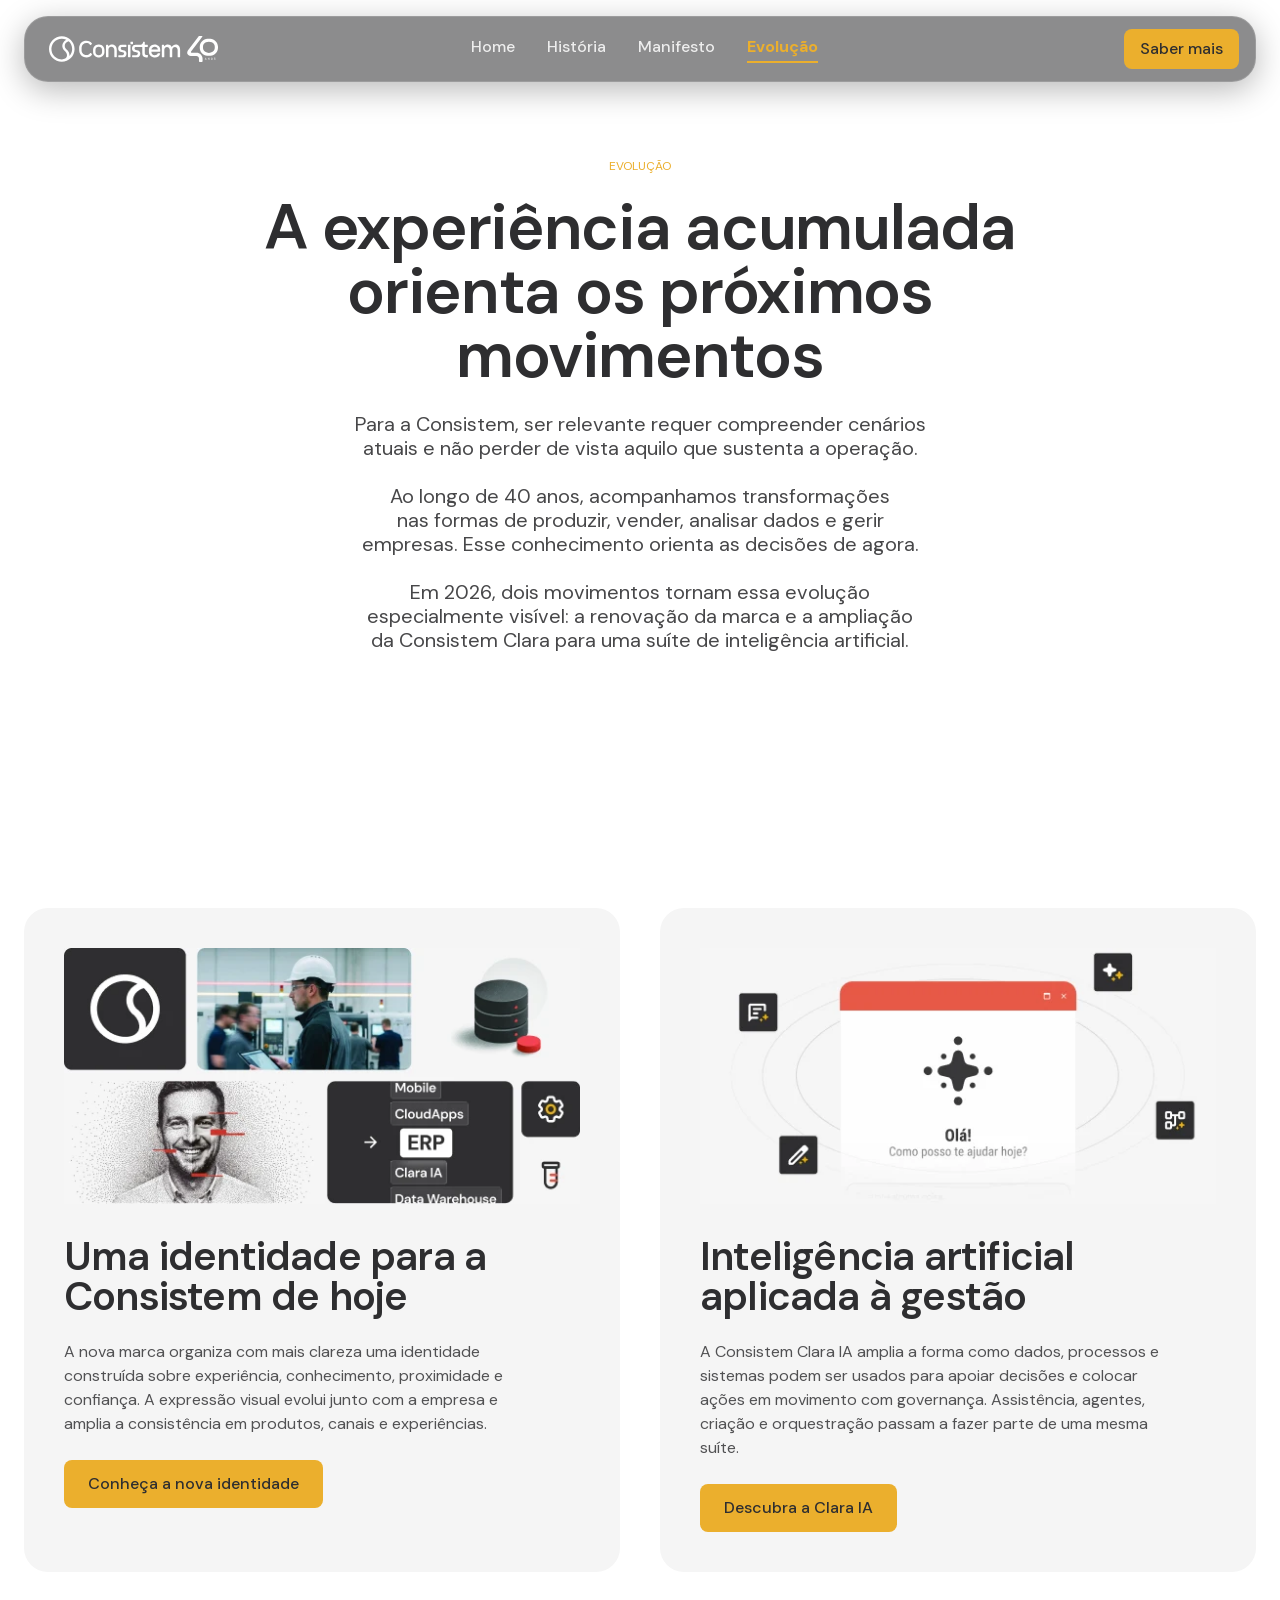
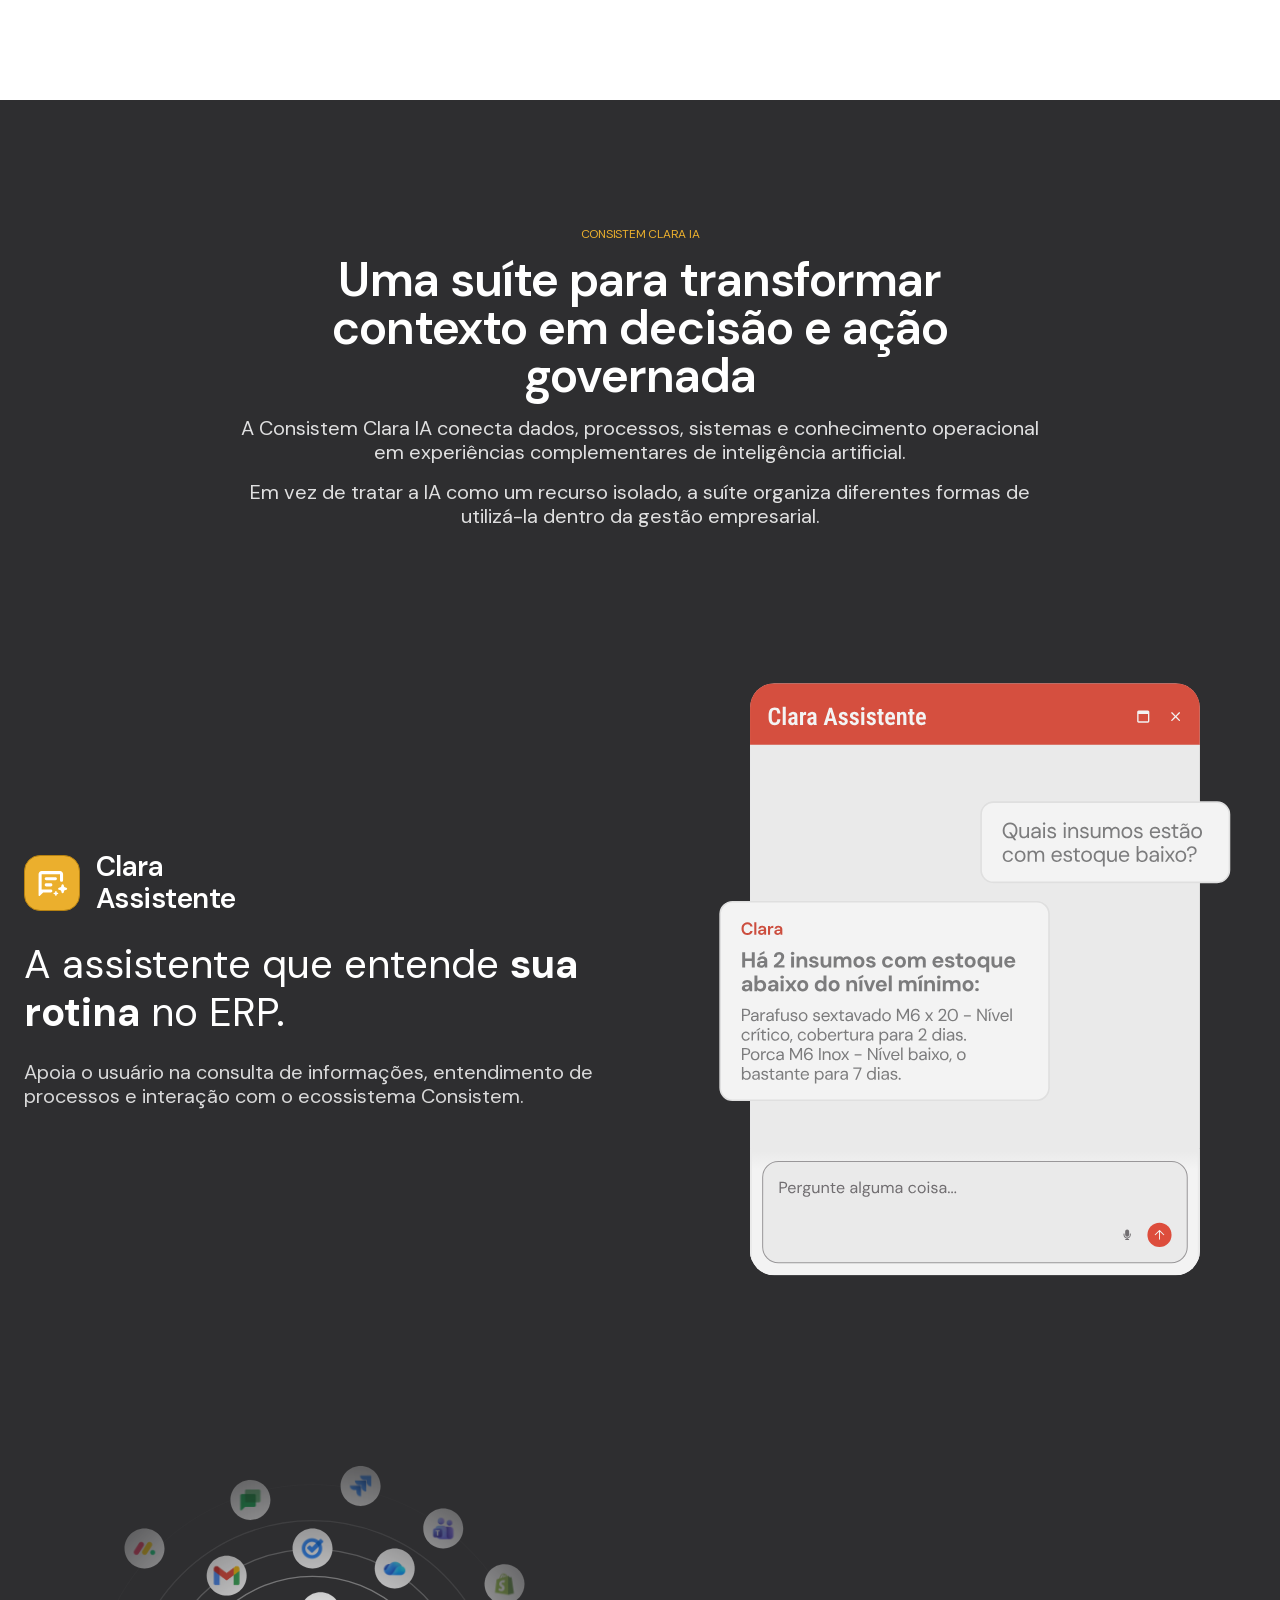
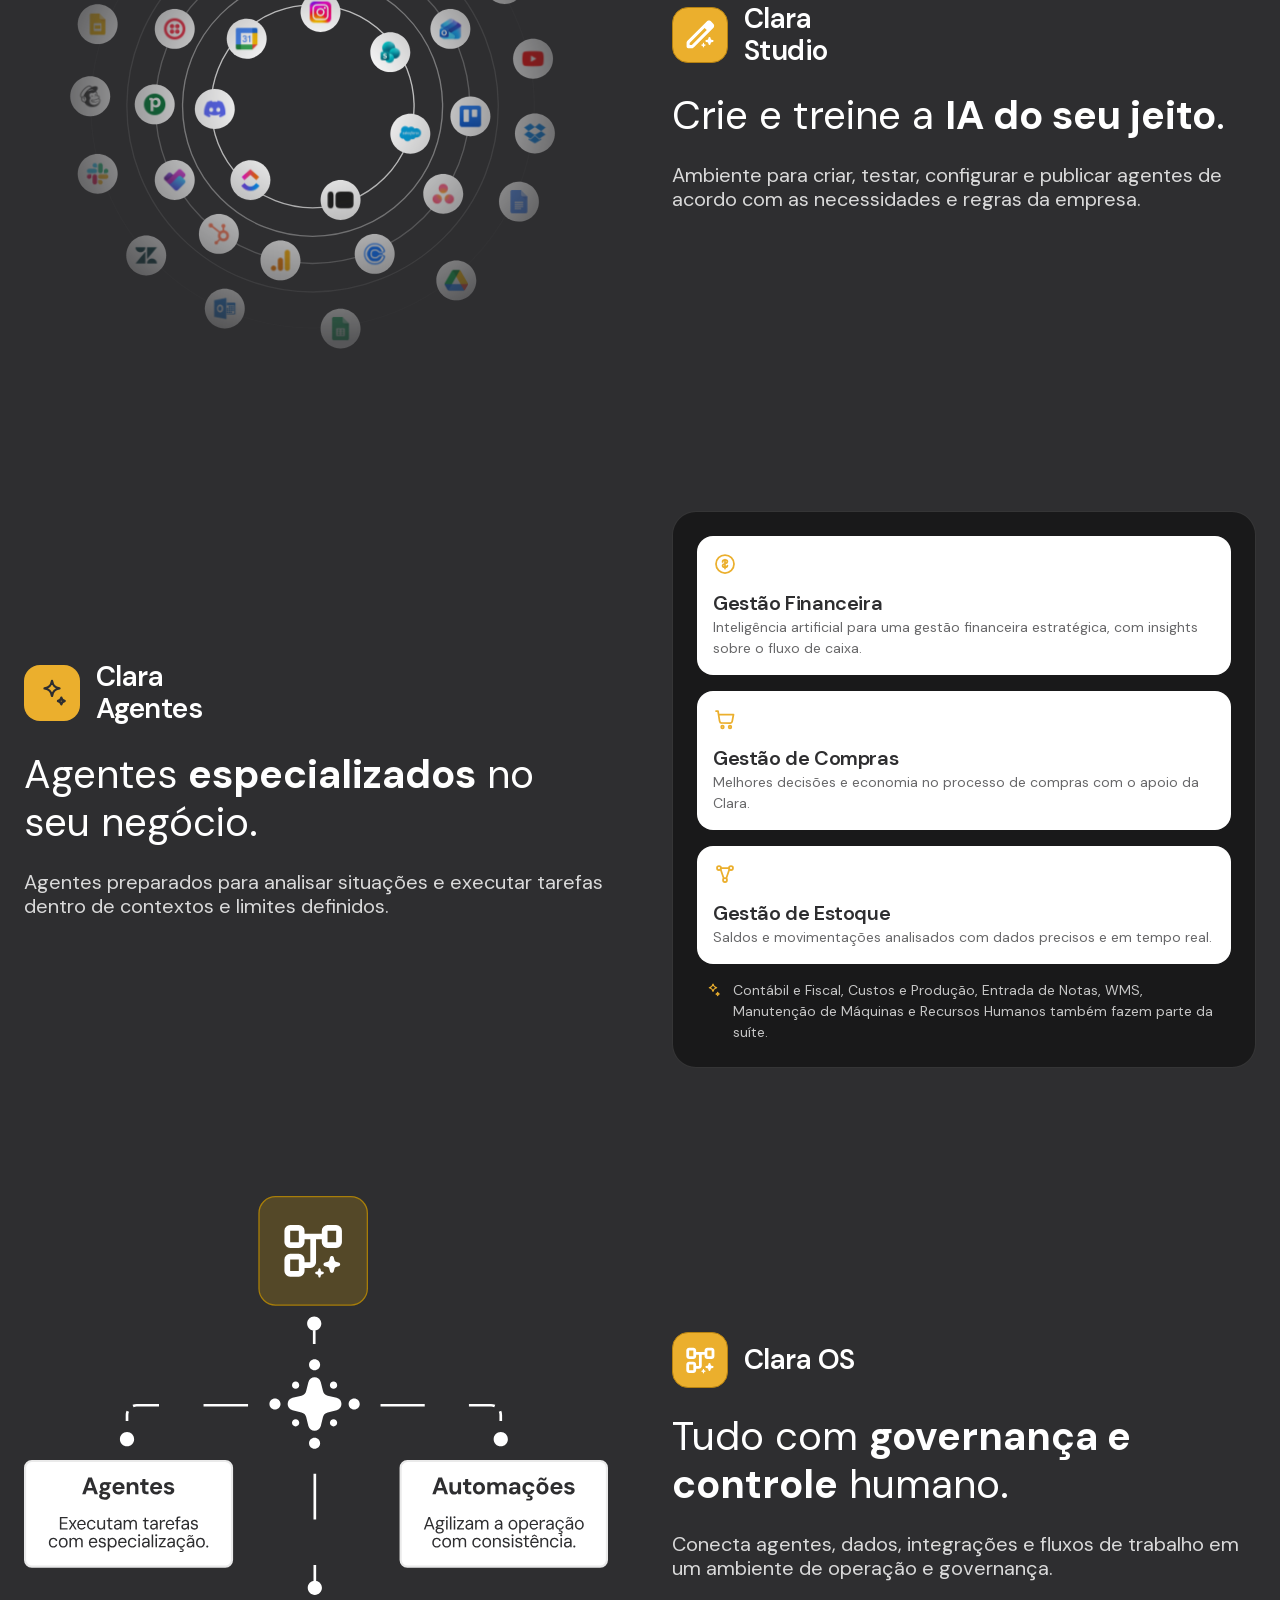
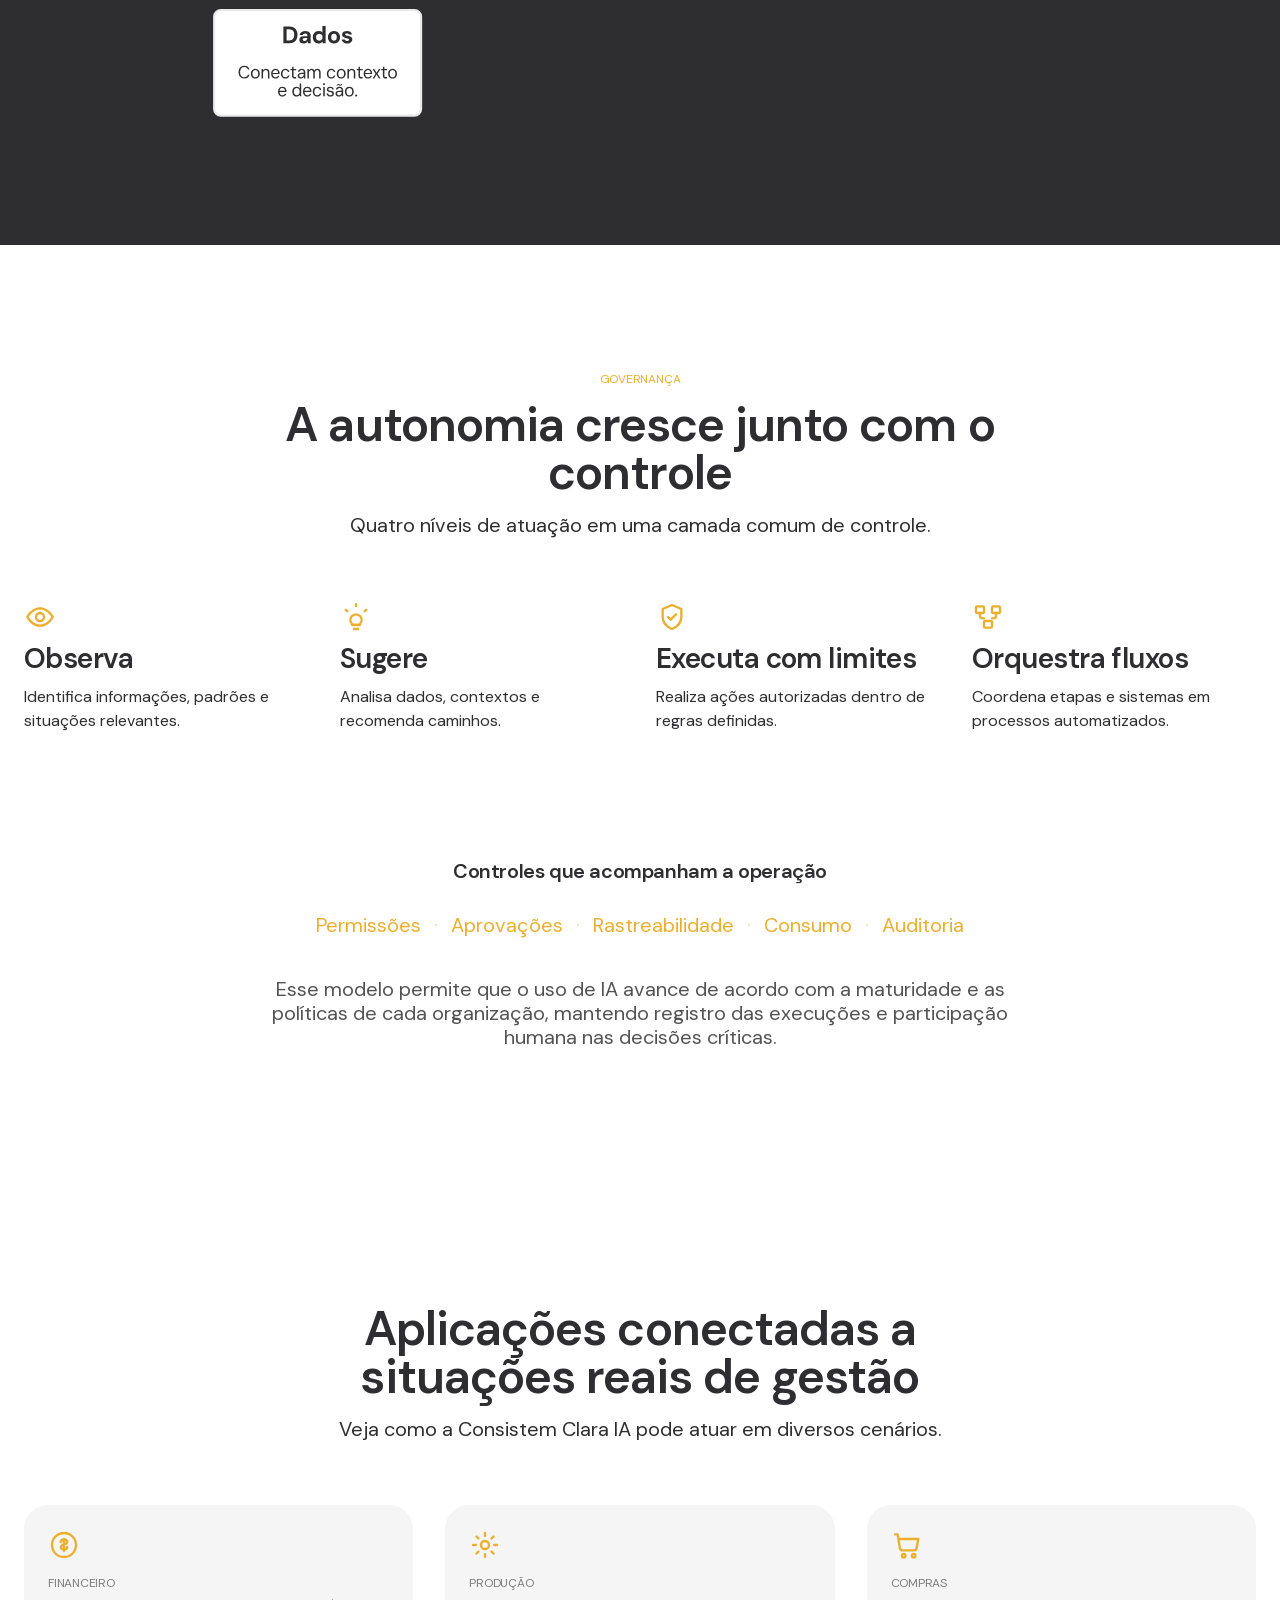
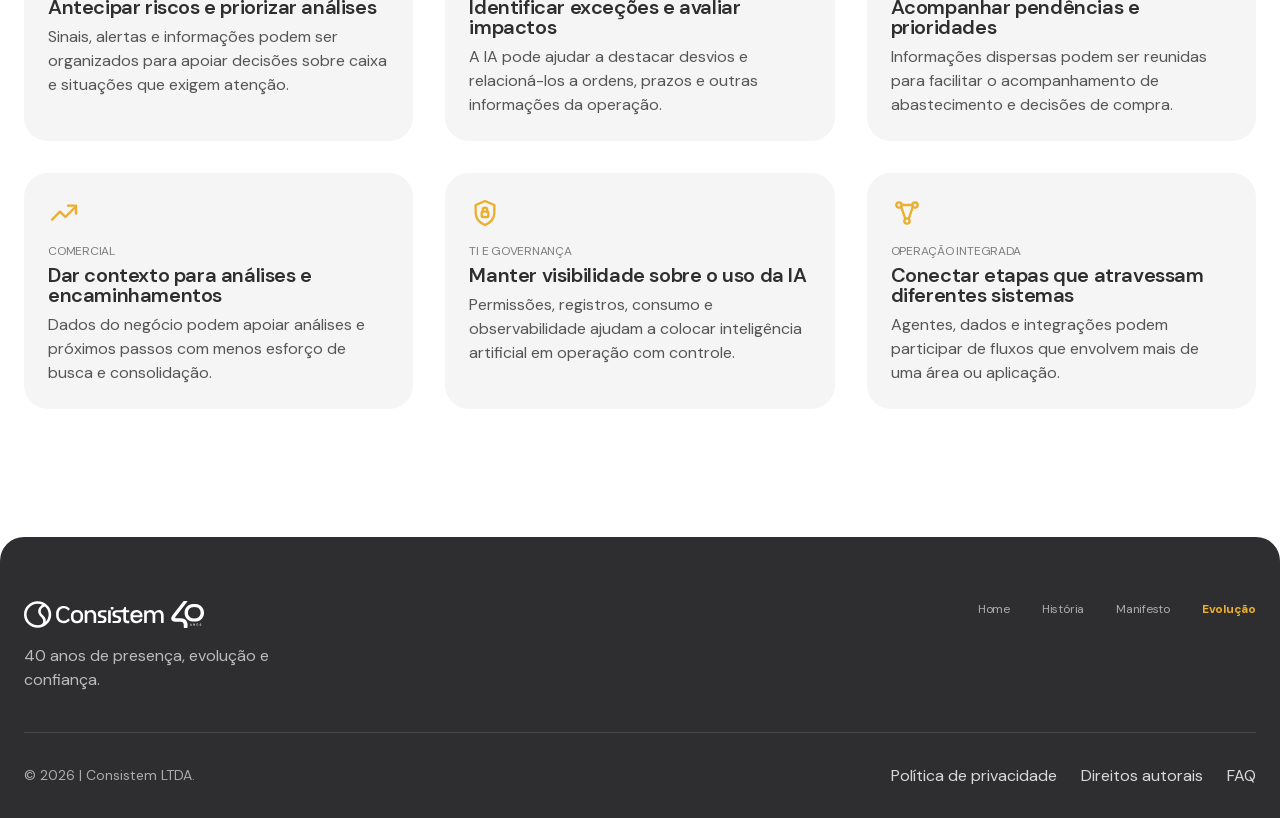
==== commit dcf8097c: "Troca ícones/ilustrações da suíte Clara IA por assets fiéis exportados do Figma - Badge de produto (" ====
--- a/evolucao.html
+++ b/evolucao.html
@@ -28,30 +28,41 @@
     <path d="M6 6l12 12M18 6L6 18" stroke-linecap="round"/>
   </symbol>
 
-  <!-- Clara Assistente — balão de chat -->
-  <symbol id="icon-chat" viewBox="0 0 24 24">
-    <path d="M4 5.5h16a1 1 0 011 1V15a1 1 0 01-1 1H9l-4 3.5V16H4a1 1 0 01-1-1V6.5a1 1 0 011-1z" stroke-linejoin="round"/>
-    <path d="M7 9.5h10M7 12.5h6" stroke-linecap="round"/>
-  </symbol>
-  <!-- Clara Studio — controles/configuração -->
-  <symbol id="icon-sliders" viewBox="0 0 24 24">
-    <path d="M4 7h4M12 7h8M4 17h8M16 17h4" stroke-linecap="round"/>
-    <circle cx="10" cy="7" r="2"/>
-    <circle cx="14" cy="17" r="2"/>
-  </symbol>
   <!-- Clara Agentes — faísca/especialização -->
   <symbol id="icon-spark" viewBox="0 0 24 24">
     <path d="M12 3c.7 3.6 2 4.9 5.6 5.6-3.6.7-4.9 2-5.6 5.6-.7-3.6-2-4.9-5.6-5.6C10 7.9 11.3 6.6 12 3z" stroke-linejoin="round"/>
     <path d="M19 15.5c.35 1.6.9 2.15 2.5 2.5-1.6.35-2.15.9-2.5 2.5-.35-1.6-.9-2.15-2.5-2.5 1.6-.35 2.15-.9 2.5-2.5z" stroke-linejoin="round"/>
   </symbol>
-  <!-- Clara OS — orquestração/hub -->
-  <symbol id="icon-hub" viewBox="0 0 24 24">
-    <circle cx="12" cy="12" r="2.5"/>
-    <circle cx="4.5" cy="6" r="1.75"/>
-    <circle cx="19.5" cy="6" r="1.75"/>
-    <circle cx="4.5" cy="18" r="1.75"/>
-    <circle cx="19.5" cy="18" r="1.75"/>
-    <path d="M9.8 10.2L6 7.3M14.2 10.2L18 7.3M9.8 13.8L6 16.7M14.2 13.8L18 16.7" stroke-linecap="round"/>
+
+  <!-- Ícones OFICIAIS da suíte Clara IA (Figma node 1447:41901, "icones
+       suite") — tratamento sólido/preenchido (fill, sem traço), diferente
+       do resto do sprite (que é traço fino sem preenchimento): são os
+       ícones oficiais de produto, usados só dentro do badge quadrado
+       .clara-row__icon--badge (Assistente/Studio/OS). Cada symbol já
+       inclui o glifo do produto + o acento de "sparkles" que o Figma
+       sobrepõe no canto inferior direito, nas mesmas coordenadas de
+       origem (glifo em 0,0; sparkle transladado). Clara Agentes mantém
+       o ícone de traço (icon-spark) por pedido explícito — não tem
+       equivalente aqui. -->
+  <symbol id="icon-badge-assistente" viewBox="0 0 101.455 101.455">
+    <path d="M25.3623 76.0908L16.2737 85.1795C15.5691 85.884 14.7941 86.0602 13.9487 85.7079C13.1032 85.3556 12.6805 84.6863 12.6805 83.6999V25.3635C12.6805 23.0385 13.5083 21.0481 15.164 19.3925C16.8197 17.7368 18.81 16.9089 21.135 16.9089H71.8624C74.1874 16.9089 76.1777 17.7368 77.8334 19.3925C79.4891 21.0481 80.3169 23.0385 80.3169 25.3635V42.2726C80.3169 43.4703 79.9118 44.4743 79.1016 45.2845C78.2914 46.0948 77.2874 46.4999 76.0896 46.4999C74.8919 46.4999 73.8879 46.0948 73.0777 45.2845C72.2675 44.4743 71.8624 43.4703 71.8624 42.2726V25.3635H21.135V67.6363H46.4987C47.6964 67.6363 48.7004 68.0414 49.5106 68.8516C50.3209 69.6618 50.726 70.6658 50.726 71.8636C50.726 73.0613 50.3209 74.0653 49.5106 74.8755C48.7004 75.6857 47.6964 76.0908 46.4987 76.0908H25.3623ZM33.8169 42.2726H59.1805C60.3783 42.2726 61.3822 41.8675 62.1925 41.0573C63.0027 40.247 63.4078 39.2431 63.4078 38.0453C63.4078 36.8476 63.0027 35.8436 62.1925 35.0334C61.3822 34.2232 60.3783 33.818 59.1805 33.818H33.8169C32.6191 33.818 31.6152 34.2232 30.8049 35.0334C29.9947 35.8436 29.5896 36.8476 29.5896 38.0453C29.5896 39.2431 29.9947 40.247 30.8049 41.0573C31.6152 41.8675 32.6191 42.2726 33.8169 42.2726ZM33.8169 59.1817H46.4987C47.6964 59.1817 48.7004 58.7766 49.5106 57.9664C50.3209 57.1561 50.726 56.1522 50.726 54.9544C50.726 53.7567 50.3209 52.7527 49.5106 51.9425C48.7004 51.1323 47.6964 50.7272 46.4987 50.7272H33.8169C32.6191 50.7272 31.6152 51.1323 30.8049 51.9425C29.9947 52.7527 29.5896 53.7567 29.5896 54.9544C29.5896 56.1522 29.9947 57.1561 30.8049 57.9664C31.6152 58.7766 32.6191 59.1817 33.8169 59.1817Z"/>
+    <path transform="translate(53.91 53.05)" d="M35.5069 9.65988C38.5381 10.4081 38.5381 14.7173 35.5069 15.4658L31.3362 16.4952C30.258 16.7615 29.4162 17.6034 29.15 18.6815L28.1204 22.8522C27.3722 25.8834 23.063 25.8834 22.3145 22.8522L21.2851 18.6815C21.0188 17.6034 20.177 16.7615 19.0989 16.4952L14.9281 15.4658C11.8969 14.7173 11.8969 10.4081 14.9281 9.65988L19.0989 8.63026C20.177 8.36413 21.0188 7.52231 21.2851 6.444L22.3145 2.27345C23.063 -0.757813 27.3722 -0.757813 28.1204 2.27345L29.15 6.444C29.4162 7.52231 30.258 8.36413 31.3362 8.63027L35.5069 9.65988Z"/>
+    <path transform="translate(53.91 53.05)" d="M11.9854 23.9045C13.5752 24.3231 13.5752 26.7339 11.9854 27.1526L9.79799 27.7285C9.23247 27.8775 8.79096 28.3484 8.65137 28.9516L8.11137 31.2848C7.71894 32.9806 5.45887 32.9806 5.06633 31.2848L4.52644 28.9516C4.38675 28.3484 3.94524 27.8775 3.3798 27.7285L1.19236 27.1526C-0.397452 26.7339 -0.397452 24.3231 1.19236 23.9045L3.37981 23.3285C3.94524 23.1796 4.38675 22.7087 4.52644 22.1054L5.06633 19.7723C5.45887 18.0765 7.71894 18.0765 8.11137 19.7723L8.65137 22.1054C8.79096 22.7087 9.23247 23.1796 9.79799 23.3285L11.9854 23.9045Z"/>
+  </symbol>
+  <symbol id="icon-badge-studio" viewBox="0 0 92.1929 92.1929">
+    <path d="M19.2058 72.985H24.6798L62.2292 35.4356L56.7552 29.9617L19.2058 67.5111V72.985ZM15.3645 80.6678C14.2761 80.6678 13.3638 80.2996 12.6275 79.5634C11.8912 78.8271 11.5231 77.9148 11.5231 76.8264V67.5111C11.5231 66.4867 11.7152 65.5104 12.0993 64.582C12.4834 63.6537 13.0276 62.8374 13.7319 62.1332L62.2292 13.7319C62.9975 13.0276 63.8458 12.4834 64.7741 12.0993C65.7024 11.7152 66.6788 11.5231 67.7032 11.5231C68.7275 11.5231 69.7199 11.7152 70.6802 12.0993C71.6406 12.4834 72.4729 13.0597 73.1771 13.8279L78.459 19.2058C79.2273 19.9101 79.7875 20.7424 80.1396 21.7027C80.4917 22.6631 80.6678 23.6234 80.6678 24.5838C80.6678 25.6081 80.4917 26.5845 80.1396 27.5128C79.7875 28.4411 79.2273 29.2894 78.459 30.0577L30.0577 78.459C29.3535 79.1632 28.5372 79.7074 27.6088 80.0916C26.6805 80.4757 25.7042 80.6678 24.6798 80.6678H15.3645ZM59.4442 32.7467L56.7552 29.9617L62.2292 35.4356L59.4442 32.7467Z"/>
+    <path transform="translate(48.51 52.42)" d="M28.8821 7.85833C31.348 8.46702 31.348 11.9726 28.8821 12.5815L25.4893 13.4189C24.6121 13.6356 23.9273 14.3204 23.7108 15.1975L22.8732 18.5903C22.2645 21.0562 18.759 21.0562 18.1501 18.5903L17.3127 15.1975C17.096 14.3204 16.4112 13.6356 15.5342 13.4189L12.1413 12.5815C9.67532 11.9726 9.67532 8.46702 12.1413 7.85833L15.5342 7.02074C16.4112 6.80423 17.096 6.11941 17.3127 5.2422L18.1501 1.84945C18.759 -0.616484 22.2645 -0.616484 22.8732 1.84945L23.7108 5.2422C23.9273 6.11941 24.6121 6.80424 25.4893 7.02074L28.8821 7.85833Z"/>
+    <path transform="translate(48.51 52.42)" d="M9.75013 19.4483C11.0434 19.7888 11.0434 21.75 9.75013 22.0906L7.97068 22.5591C7.51063 22.6803 7.15146 23.0634 7.03791 23.5541L6.59862 25.4522C6.27938 26.8317 4.4408 26.8317 4.12147 25.4522L3.68227 23.5541C3.56863 23.0634 3.20946 22.6803 2.74948 22.5591L0.969985 22.0906C-0.323329 21.75 -0.323329 19.7888 0.969986 19.4483L2.74948 18.9797C3.20946 18.8586 3.56863 18.4755 3.68227 17.9847L4.12147 16.0867C4.44081 14.7072 6.27938 14.7072 6.59862 16.0867L7.03791 17.9847C7.15146 18.4755 7.51063 18.8586 7.97068 18.9797L9.75013 19.4483Z"/>
+  </symbol>
+  <symbol id="icon-badge-os" viewBox="0 0 104.947 104.947">
+    <!-- account_tree do Figma vem espelhado horizontalmente (CSS transform
+         no frame original) — replicado aqui, verificado visualmente contra
+         o screenshot do node 1447:41873 antes de fechar. -->
+    <g transform="scale(-1,1) translate(-104.947,0)">
+      <path d="M64.5077 80.4809V76.4797H56.4823C54.2753 76.4797 52.386 75.6961 50.8144 74.129C49.2428 72.5618 48.457 70.6779 48.457 68.4772V36.4673H40.4316V40.4685C40.4316 42.6692 39.6458 44.5531 38.0742 46.1203C36.5025 47.6874 34.6132 48.471 32.4063 48.471H20.3683C18.1613 48.471 16.272 47.6874 14.7004 46.1203C13.1287 44.5531 12.3429 42.6692 12.3429 40.4685V24.4636C12.3429 22.2629 13.1287 20.379 14.7004 18.8118C16.272 17.2447 18.1613 16.4611 20.3683 16.4611H32.4063C34.6132 16.4611 36.5025 17.2447 38.0742 18.8118C39.6458 20.379 40.4316 22.2629 40.4316 24.4636V28.4648H64.5077V24.4636C64.5077 22.2629 65.2935 20.379 66.8651 18.8118C68.4367 17.2447 70.326 16.4611 72.533 16.4611H84.571C86.778 16.4611 88.6673 17.2447 90.2389 18.8118C91.8105 20.379 92.5964 22.2629 92.5964 24.4636V40.4685C92.5964 42.6692 91.8105 44.5531 90.2389 46.1203C88.6673 47.6874 86.778 48.471 84.571 48.471H72.533C70.326 48.471 68.4367 47.6874 66.8651 46.1203C65.2935 44.5531 64.5077 42.6692 64.5077 40.4685V36.4673H56.4823V68.4772H64.5077V64.476C64.5077 62.2753 65.2935 60.3914 66.8651 58.8242C68.4367 57.2571 70.326 56.4735 72.533 56.4735H84.571C86.778 56.4735 88.6673 57.2571 90.2389 58.8242C91.8105 60.3914 92.5964 62.2753 92.5964 64.476V80.4809C92.5964 82.6816 91.8105 84.5655 90.2389 86.1327C88.6673 87.6998 86.778 88.4834 84.571 88.4834H72.533C70.326 88.4834 68.4367 87.6998 66.8651 86.1327C65.2935 84.5655 64.5077 82.6816 64.5077 80.4809ZM72.533 40.4685H84.571V24.4636H72.533V40.4685ZM72.533 80.4809H84.571V64.476H72.533V80.4809ZM20.3683 40.4685H32.4063V24.4636H20.3683V40.4685Z"/>
+    </g>
+    <path transform="translate(55.21 59.68)" d="M32.8777 8.94545C35.6847 9.63835 35.6847 13.6289 32.8777 14.322L29.0155 15.2752C28.017 15.5219 27.2374 16.3014 26.991 17.2999L26.0375 21.1621C25.3446 23.9691 21.3541 23.9691 20.661 21.1621L19.7077 17.2999C19.4611 16.3014 18.6815 15.5219 17.6832 15.2752L13.8209 14.322C11.0138 13.6289 11.0138 9.63834 13.8209 8.94545L17.6832 7.99198C18.6815 7.74553 19.4611 6.96597 19.7077 5.96741L20.661 2.10531C21.3541 -0.701768 25.3446 -0.701768 26.0375 2.10531L26.991 5.96741C27.2374 6.96597 28.017 7.74553 29.0155 7.99198L32.8777 8.94545Z"/>
+    <path transform="translate(55.21 59.68)" d="M11.099 22.1388C12.5712 22.5264 12.5712 24.7588 11.099 25.1466L9.07334 25.6799C8.54965 25.8179 8.14079 26.254 8.01153 26.8126L7.51147 28.9732C7.14806 30.5436 5.05514 30.5436 4.69164 28.9732L4.19167 26.8126C4.06231 26.254 3.65345 25.8179 3.12984 25.6799L1.10417 25.1466C-0.368058 24.7588 -0.368057 22.5264 1.10417 22.1388L3.12984 21.6054C3.65345 21.4675 4.06231 21.0314 4.19167 20.4727L4.69164 18.3121C5.05514 16.7417 7.14806 16.7417 7.51147 18.3121L8.01153 20.4727C8.14079 21.0314 8.54965 21.4675 9.07334 21.6054L11.099 22.1388Z"/>
   </symbol>
 
   <!-- Governança: 4 níveis -->
@@ -167,16 +178,18 @@
   <!-- Consistem Clara IA — seção escura por omissão de .section--light (mesmo
        mecanismo de .evolve/.experience). 4 blocos alternados (texto/ilustração),
        fiel à composição dos slides do Figma (node 1447:41678, "Suíte Clara IA")
-       — pedido explícito de fidelidade, mesmo sendo trabalho pesado: cartão
-       escuro arredondado, ícone quadrado em accent-warm + nome do produto,
-       título com ênfase parcial em negrito, ilustração fiel ao lado (mockup de
-       chat pra Assistente, lista de cards pra Agentes, diagrama de fluxo pro OS).
-       ÚNICA divergência deliberada: Clara Studio no Figma tem ~40 ícones REAIS
-       de apps de terceiros (Gmail, Slack, Instagram etc.) num "sistema solar" —
-       reproduzir logos de marcas de terceiros aqui seria uso indevido de marca
-       num material de marketing da Consistem, então a composição orbital foi
-       mantida fiel (mesma geometria, mesmos círculos concêntricos) trocando os
-       logos reais por ícones genéricos coloridos. -->
+       — pedido explícito de fidelidade: cartão escuro arredondado, badge com o
+       ícone OFICIAL da suíte (node 1447:41901, fiel/preenchido, ver sprite no
+       topo) + nome do produto, título com ênfase parcial em negrito, ilustração
+       fiel ao lado. Assistente, Studio e OS usam o próprio SVG exportado do
+       Figma (assets/clara-suite/*.svg, otimizado com svgo) como <img> —
+       pixel-fiel, zero recriação em HTML/CSS. Agentes mantém a lista de
+       cards já construída (sem SVG equivalente pedido). ÚNICA ressalva:
+       Clara Studio no Figma tem ~40 ícones REAIS de apps de terceiros
+       (Gmail, Slack, Instagram etc.) num "sistema solar" — decisão
+       explícita do usuário, avisado do risco de uso indevido de marca
+       nesses logos em material de marketing da Consistem, foi manter fiel
+       ao Figma mesmo assim (ver comentário no bloco da Studio). -->
   <section class="clara-suite" id="clara-ia">
     <div class="container">
       <div class="clara-suite__intro">
@@ -186,71 +199,40 @@
         <p class="text-p text-p-lg">Em vez de tratar a IA como um recurso isolado, a suíte organiza diferentes formas de utilizá-la dentro da gestão empresarial.</p>
       </div>
 
-      <!-- Clara Assistente — mockup de chat fiel ao Figma (node 1447:41163). -->
+      <!-- Clara Assistente — mockup de chat, imagem exportada direto do Figma
+           (node 1447:41163), sem recriação em HTML/CSS. -->
       <div class="clara-row">
         <div class="clara-row__content">
           <div class="clara-row__badge">
-            <span class="clara-row__icon"><svg class="icon icon--lg"><use href="#icon-chat"></use></svg></span>
+            <span class="clara-row__icon clara-row__icon--badge"><svg class="clara-row__icon-glyph" viewBox="0 0 101.455 101.455"><use href="#icon-badge-assistente"></use></svg></span>
             <span class="text-h4">Clara<br />Assistente</span>
           </div>
           <h3 class="clara-row__title">A assistente que entende <strong>sua rotina</strong> no ERP.</h3>
           <p class="text-p text-p-lg">Apoia o usuário na consulta de informações, entendimento de processos e interação com o ecossistema Consistem.</p>
         </div>
         <div class="clara-row__art">
-          <div class="clara-mock" aria-hidden="true">
-            <div class="clara-mock__bar">
-              <span class="text-badge">Clara Assistente</span>
-              <span class="clara-mock__dots"><i></i><i></i></span>
-            </div>
-            <div class="clara-mock__body">
-              <p class="clara-mock__bubble clara-mock__bubble--user">Quais insumos estão com estoque baixo?</p>
-              <div class="clara-mock__bubble clara-mock__bubble--clara">
-                <span class="text-badge clara-mock__from">Clara</span>
-                <p>Há 2 insumos com estoque abaixo do nível mínimo:</p>
-                <p class="clara-mock__small">Parafuso sextavado M6 x 20 — Nível crítico, cobertura para 2 dias. Porca M6 Inox — Nível baixo, o bastante para 7 dias.</p>
-              </div>
-            </div>
-            <div class="clara-mock__input">
-              <span>Pergunte alguma coisa...</span>
-              <span class="clara-mock__send" aria-hidden="true">
-                <svg width="14" height="14" viewBox="0 0 24 24" fill="none"><path d="M5 12h13M13 6l6 6-6 6" stroke="var(--color-text-default)" stroke-width="2" stroke-linecap="round" stroke-linejoin="round"/></svg>
-              </span>
-            </div>
-          </div>
-        </div>
-      </div>
-
-      <!-- Clara Studio — "sistema solar" fiel na geometria (node 1447:41489),
-           ícones genéricos coloridos em vez de logos reais de terceiros (ver
-           comentário acima do início da seção). -->
+          <img class="clara-row__art-img" src="assets/clara-suite/clara-assistente.svg" alt="" width="987" height="1093" loading="lazy" decoding="async" />
+        </div>
+      </div>
+
+      <!-- Clara Studio — "sistema solar" fiel ao Figma (node 1447:41489),
+           imagem exportada direto, INCLUINDO os ~40 logos reais de apps de
+           terceiros (Gmail, Slack, Instagram, Salesforce etc.). Decisão
+           explícita do usuário após aviso do risco de uso indevido de marca
+           nesses logos em material de marketing da Consistem — optou por
+           manter fiel ao Figma mesmo assim. Arquivo pesado (~1,4MB, quase
+           todo em logos rasterizados embutidos) — carregado com lazy. -->
       <div class="clara-row clara-row--reverse">
         <div class="clara-row__content">
           <div class="clara-row__badge">
-            <span class="clara-row__icon"><svg class="icon icon--lg"><use href="#icon-sliders"></use></svg></span>
+            <span class="clara-row__icon clara-row__icon--badge"><svg class="clara-row__icon-glyph" viewBox="0 0 92.1929 92.1929"><use href="#icon-badge-studio"></use></svg></span>
             <span class="text-h4">Clara<br />Studio</span>
           </div>
           <h3 class="clara-row__title">Crie e treine a <strong>IA do seu jeito</strong>.</h3>
           <p class="text-p text-p-lg">Ambiente para criar, testar, configurar e publicar agentes de acordo com as necessidades e regras da empresa.</p>
         </div>
         <div class="clara-row__art">
-          <div class="clara-orbit" aria-hidden="true">
-            <span class="clara-orbit__ring clara-orbit__ring--1"></span>
-            <span class="clara-orbit__ring clara-orbit__ring--2"></span>
-            <span class="clara-orbit__ring clara-orbit__ring--3"></span>
-            <span class="clara-orbit__dot" style="--a: 20deg; --r: 46%;"></span>
-            <span class="clara-orbit__dot" style="--a: 65deg; --r: 32%;"></span>
-            <span class="clara-orbit__dot" style="--a: 100deg; --r: 46%;"></span>
-            <span class="clara-orbit__dot" style="--a: 140deg; --r: 20%;"></span>
-            <span class="clara-orbit__dot" style="--a: 175deg; --r: 38%;"></span>
-            <span class="clara-orbit__dot" style="--a: 210deg; --r: 46%;"></span>
-            <span class="clara-orbit__dot" style="--a: 250deg; --r: 28%;"></span>
-            <span class="clara-orbit__dot" style="--a: 285deg; --r: 46%;"></span>
-            <span class="clara-orbit__dot" style="--a: 320deg; --r: 34%;"></span>
-            <span class="clara-orbit__dot" style="--a: 350deg; --r: 20%;"></span>
-            <span class="clara-orbit__dot" style="--a: 40deg; --r: 46%;"></span>
-            <span class="clara-orbit__dot" style="--a: 305deg; --r: 20%;"></span>
-            <svg class="icon icon--lg clara-orbit__center"><use href="#icon-sliders"></use></svg>
-          </div>
+          <img class="clara-row__art-img" src="assets/clara-suite/clara-studio.svg" alt="" width="1374" height="1299" loading="lazy" decoding="async" />
         </div>
       </div>
 
@@ -292,32 +274,19 @@
         </div>
       </div>
 
-      <!-- Clara OS — diagrama de orquestração fiel (node 1447:41453). -->
+      <!-- Clara OS — diagrama de orquestração, imagem exportada direto do
+           Figma (node 1447:41453), sem recriação em HTML/CSS. -->
       <div class="clara-row clara-row--reverse">
         <div class="clara-row__content">
           <div class="clara-row__badge">
-            <span class="clara-row__icon"><svg class="icon icon--lg"><use href="#icon-hub"></use></svg></span>
+            <span class="clara-row__icon clara-row__icon--badge"><svg class="clara-row__icon-glyph" viewBox="0 0 104.947 104.947"><use href="#icon-badge-os"></use></svg></span>
             <span class="text-h4">Clara OS</span>
           </div>
           <h3 class="clara-row__title">Tudo com <strong>governança e controle</strong> humano.</h3>
           <p class="text-p text-p-lg">Conecta agentes, dados, integrações e fluxos de trabalho em um ambiente de operação e governança.</p>
         </div>
         <div class="clara-row__art">
-          <div class="clara-flow" aria-hidden="true">
-            <span class="clara-flow__hub"><svg class="icon icon--lg"><use href="#icon-hub"></use></svg></span>
-            <div class="clara-flow__node">
-              <p class="text-badge">Agentes</p>
-              <p class="text-small">Executam tarefas com especialização.</p>
-            </div>
-            <div class="clara-flow__node">
-              <p class="text-badge">Automações</p>
-              <p class="text-small">Agilizam a operação com consistência.</p>
-            </div>
-            <div class="clara-flow__node clara-flow__node--dados">
-              <p class="text-badge">Dados</p>
-              <p class="text-small">Conectam contexto e decisão.</p>
-            </div>
-          </div>
+          <img class="clara-row__art-img" src="assets/clara-suite/clara-os.svg" alt="" width="879" height="784" loading="lazy" decoding="async" />
         </div>
       </div>
     </div>
--- a/css/styles.css
+++ b/css/styles.css
@@ -1505,91 +1505,22 @@
   background: var(--color-accent-warm);
   color: var(--color-text-default);
 }
+/* Badge oficial da suíte (Assistente/Studio/OS) — ícone sólido/preenchido
+   fiel ao Figma (node 1447:41901), com a borda amarelo-700 do frame
+   original; Clara Agentes fica de fora, mantém o ícone de traço acima. */
+.clara-row__icon--badge {
+  border: 1px solid var(--color-accent-warm-active);
+  color: var(--color-text-inverse);
+}
+.clara-row__icon-glyph { display: block; width: 68%; height: 68%; fill: currentColor; }
 .clara-row__badge .text-h4 { line-height: 1.15; color: var(--color-text-inverse); }
 .clara-row__title { margin: 0; font-size: var(--font-heading-md-size); font-weight: var(--ds-weight-regular); line-height: 1.2; color: var(--color-text-inverse); }
 .clara-row__title strong { font-weight: var(--ds-weight-bold); }
 .clara-row .text-p { color: var(--color-text-inverse); opacity: 0.82; max-width: 46ch; }
 .clara-row__art { width: 100%; }
-
-/* Clara Assistente — mockup de chat */
-.clara-mock {
-  background: var(--color-surface-inverse-alt);
-  border: 1px solid var(--color-border-inverse);
-  border-radius: var(--radius-lg);
-  overflow: hidden;
-}
-.clara-mock__bar {
-  display: flex; align-items: center; justify-content: space-between;
-  padding: var(--ds-space-3) var(--ds-space-4);
-  background: var(--color-accent-highlight);
-  color: var(--color-text-inverse);
-}
-.clara-mock__dots { display: flex; gap: var(--ds-space-1); }
-.clara-mock__dots i { width: 7px; height: 7px; border-radius: var(--radius-full); background: rgba(255, 255, 255, 0.6); display: block; }
-.clara-mock__body { display: flex; flex-direction: column; gap: var(--ds-space-4); padding: var(--ds-space-6); }
-.clara-mock__bubble { margin: 0; border-radius: var(--radius-md); padding: var(--ds-space-3) var(--ds-space-4); font-size: var(--font-caption-size); line-height: 1.4; }
-.clara-mock__bubble--user { align-self: flex-end; max-width: 78%; background: var(--color-surface-active); color: var(--color-text-default); }
-.clara-mock__bubble--clara { background: var(--color-surface-default); color: var(--color-text-default); }
-.clara-mock__from { display: block; color: var(--color-accent-highlight); margin-bottom: var(--ds-space-2); }
-.clara-mock__bubble--clara p { margin: 0 0 var(--ds-space-2); }
-.clara-mock__bubble--clara p:last-child { margin-bottom: 0; }
-.clara-mock__small { opacity: 0.7; }
-.clara-mock__input {
-  display: flex; align-items: center; justify-content: space-between;
-  margin: 0 var(--ds-space-6) var(--ds-space-6);
-  padding: var(--ds-space-3) var(--ds-space-4);
-  border-radius: var(--radius-md);
-  border: 1px solid var(--color-border-inverse);
-  color: var(--color-text-inverse);
-  opacity: 0.6;
-  font-size: var(--font-caption-size);
-}
-.clara-mock__send {
-  display: flex; align-items: center; justify-content: center;
-  width: 26px; height: 26px; border-radius: var(--radius-full);
-  background: var(--color-accent-warm); opacity: 1; flex-shrink: 0;
-}
-
-/* Clara Studio — "sistema solar" orbital (círculos concêntricos + pontos
-   coloridos genéricos, geometria fiel ao Figma, sem logos de terceiros —
-   ver comentário no HTML). Ângulo/raio de cada ponto vêm de --a/--r
-   inline, convertidos em posição via trig do próprio CSS. */
-.clara-orbit {
-  position: relative;
-  aspect-ratio: 1 / 1;
-  width: 100%;
-  max-width: 420px;
-  margin-inline: auto;
-  border-radius: var(--radius-full);
-  background: var(--color-surface-inverse-alt);
-}
-.clara-orbit__ring { position: absolute; inset: 0; margin: auto; border: 1px solid var(--color-border-inverse); border-radius: var(--radius-full); }
-.clara-orbit__ring--1 { width: 94%; height: 94%; }
-.clara-orbit__ring--2 { width: 66%; height: 66%; }
-.clara-orbit__ring--3 { width: 38%; height: 38%; }
-/* left/top calculados com sin()/cos() nativos do CSS (não transform:translate()
-   com % — nesse contexto a % se resolve contra o tamanho do PRÓPRIO ponto,
-   minúsculo, não do container; grudava tudo no centro, bug real encontrado
-   ao revisar). left/top em % resolvem corretamente contra o container
-   (.clara-orbit), então o cálculo aqui fica certo em qualquer tamanho de
-   tela — o translate(-50%,-50%) final só centraliza o ponto no X/Y calculado,
-   não codifica raio nenhum. */
-.clara-orbit__dot {
-  position: absolute;
-  left: calc(50% + (var(--r) * cos(var(--a))));
-  top: calc(50% + (var(--r) * sin(var(--a))));
-  width: 9%; height: 9%;
-  border-radius: var(--radius-full);
-  background: var(--color-accent-warm);
-  transform: translate(-50%, -50%);
-}
-.clara-orbit__dot:nth-child(4n+1) { background: var(--color-accent-highlight); }
-.clara-orbit__dot:nth-child(4n+2) { background: var(--color-surface-default); }
-.clara-orbit__center {
-  position: absolute; top: 50%; left: 50%; transform: translate(-50%, -50%);
-  width: 40px; height: 40px;
-  color: var(--color-text-inverse);
-}
+/* Assistente e OS: ilustração é o próprio SVG exportado do Figma (ver HTML),
+   não um componente construído em HTML/CSS — só precisa escalar. */
+.clara-row__art-img { width: 100%; height: auto; display: block; }
 
 /* Clara Agentes — lista de cards (mostra 3 + resumo do restante, como o
    slide original corta a lista pra fora do cartão). */
@@ -1607,40 +1538,6 @@
 .clara-list__more { display: flex; align-items: flex-start; gap: var(--ds-space-3); padding-inline: var(--ds-space-2); }
 .clara-list__more .icon { color: var(--color-accent-warm); flex-shrink: 0; margin-top: 2px; }
 .clara-list__more .text-small { color: var(--color-text-inverse); opacity: 0.75; }
-
-/* Clara OS — hub central + 3 nós conectados (versão simplificada do
-   diagrama do Figma, sem as linhas de conexão em SVG — a disposição em
-   L já comunica a hierarquia hub->nós sem precisar de vetor extra). */
-.clara-flow {
-  position: relative;
-  background: var(--color-surface-inverse-alt);
-  border: 1px solid var(--color-border-inverse);
-  border-radius: var(--radius-lg);
-  padding: var(--ds-space-10);
-  display: grid;
-  grid-template-columns: repeat(2, 1fr);
-  gap: var(--ds-space-4);
-  place-items: center;
-}
-.clara-flow__hub {
-  grid-column: 1 / -1;
-  display: flex; align-items: center; justify-content: center;
-  width: 64px; height: 64px;
-  border-radius: var(--radius-md);
-  background: var(--color-accent-warm);
-  color: var(--color-text-default);
-  margin-bottom: var(--ds-space-2);
-}
-.clara-flow__node {
-  width: 100%;
-  background: var(--color-surface-default);
-  border-radius: var(--radius-md);
-  padding: var(--ds-space-4);
-  text-align: center;
-}
-.clara-flow__node .text-badge { color: var(--color-accent-highlight); display: block; margin-bottom: var(--ds-space-1); }
-.clara-flow__node .text-small { color: var(--color-text-default); opacity: 0.75; }
-.clara-flow__node--dados { grid-column: 1 / -1; max-width: 260px; }
 
 /* ---------- Governança (.gov) ---------- */
 .gov__intro { max-width: 720px; margin-inline: auto; text-align: center; display: flex; flex-direction: column; gap: var(--ds-space-4); margin-bottom: var(--ds-space-16); }
@@ -1843,6 +1740,4 @@
      estreitas (2 colunas já aperta demais nesse ponto). */
   .gov__grid { grid-template-columns: 1fr; gap: var(--ds-space-8); }
   .apps__grid { grid-template-columns: 1fr; }
-  .clara-flow { grid-template-columns: 1fr; padding: var(--ds-space-6); }
-  .clara-flow__node--dados { max-width: none; }
-}
+}
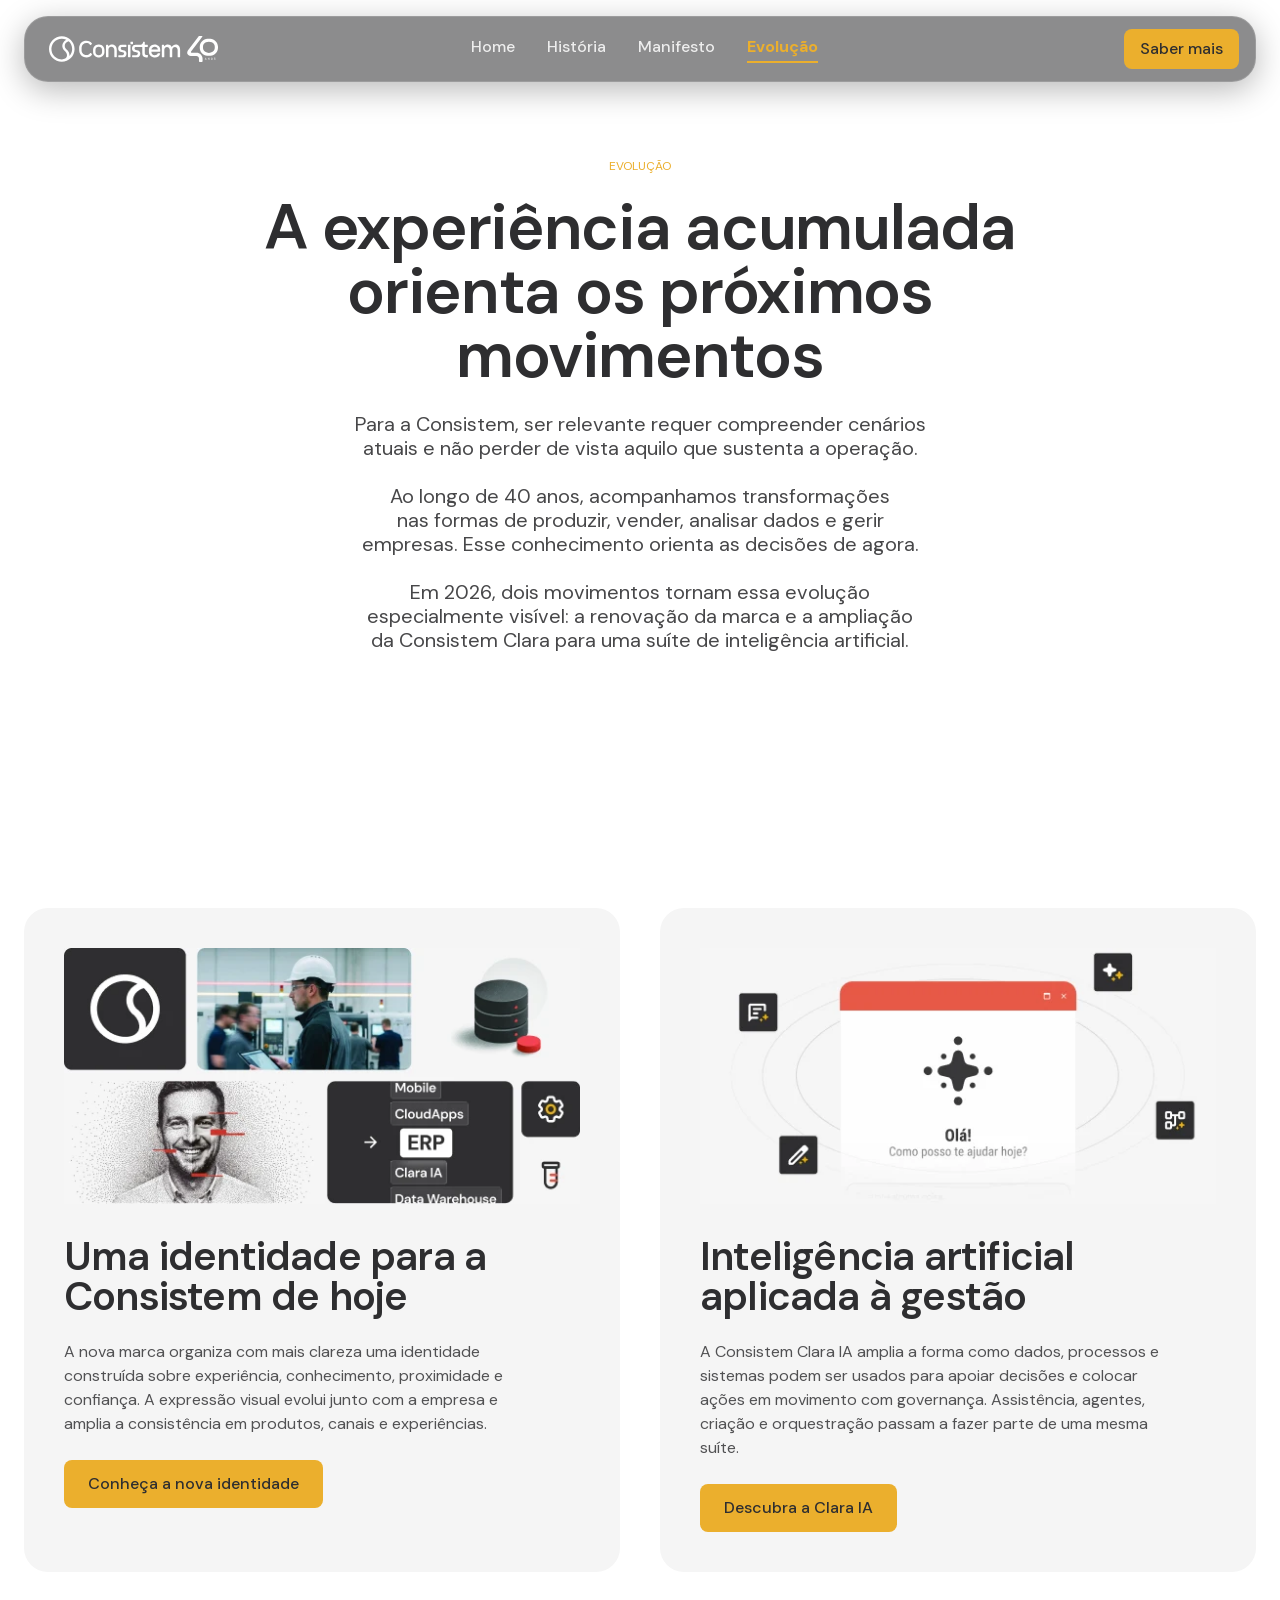
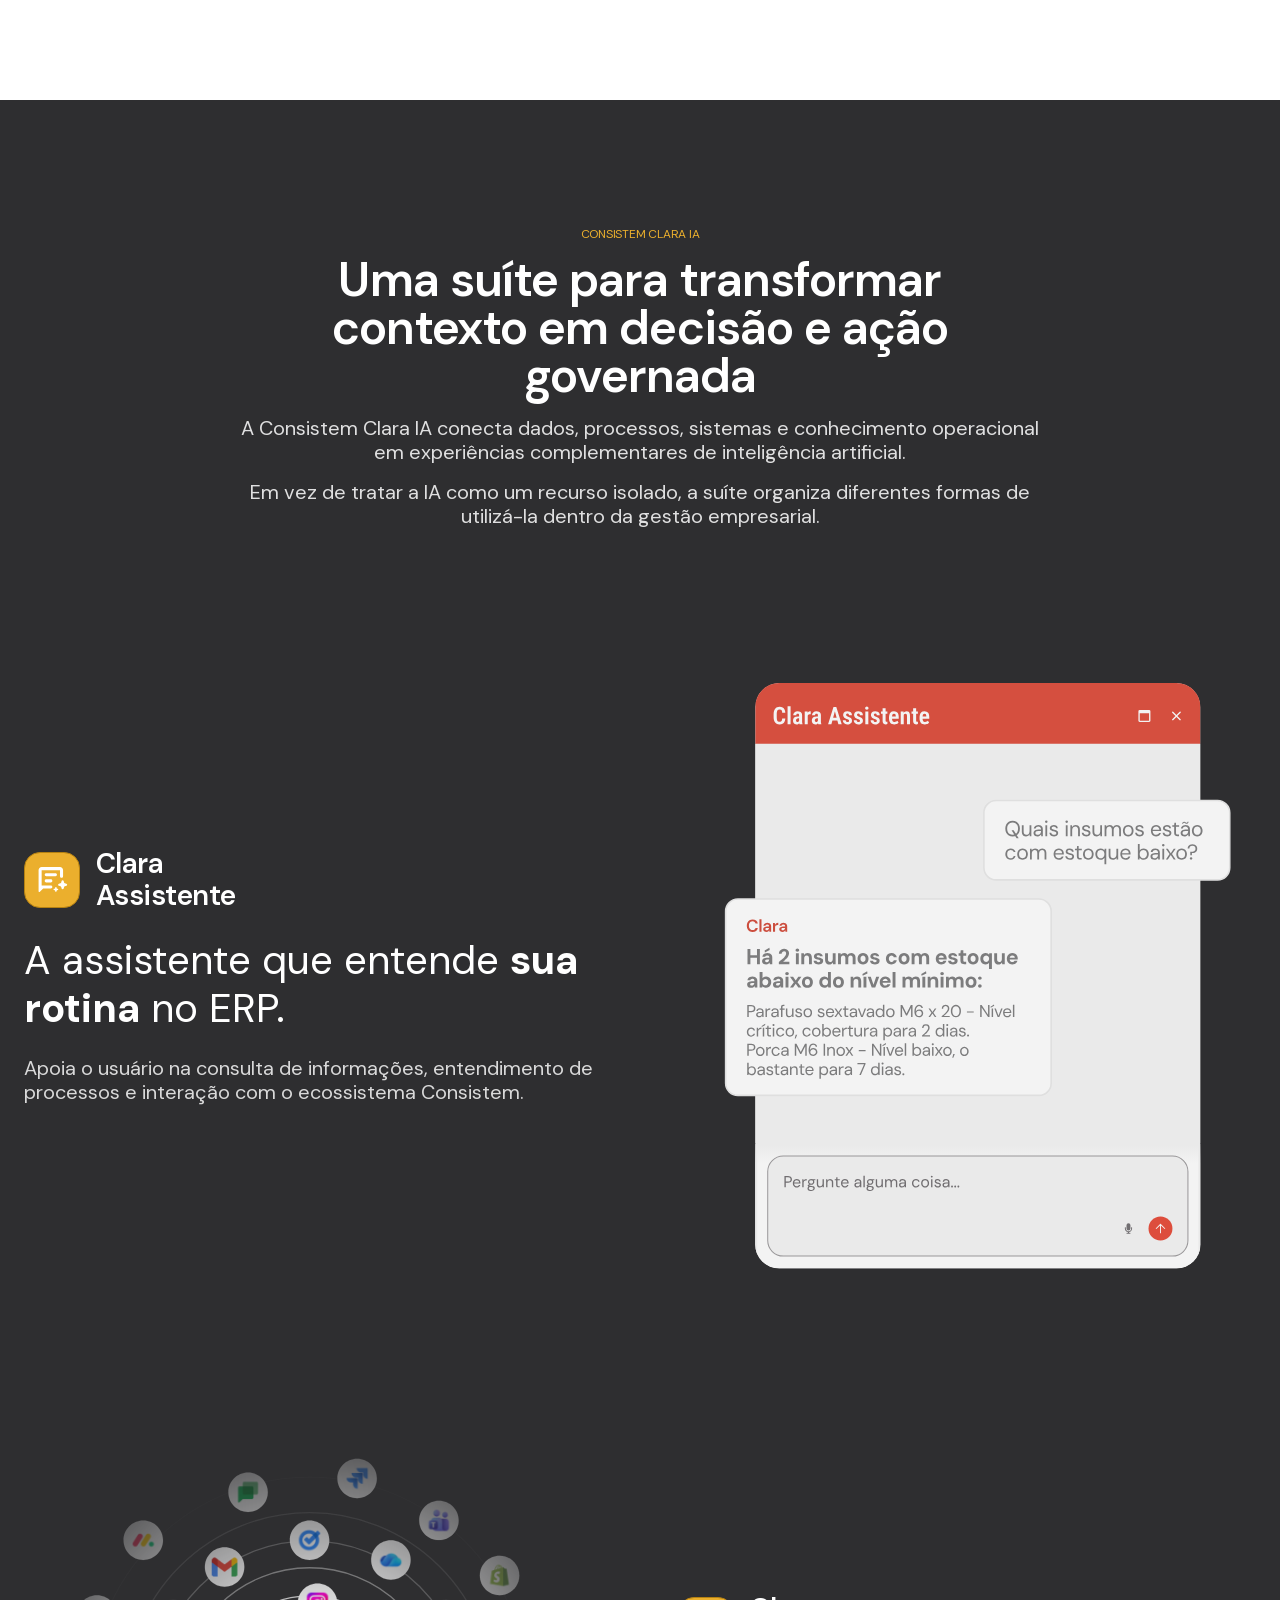
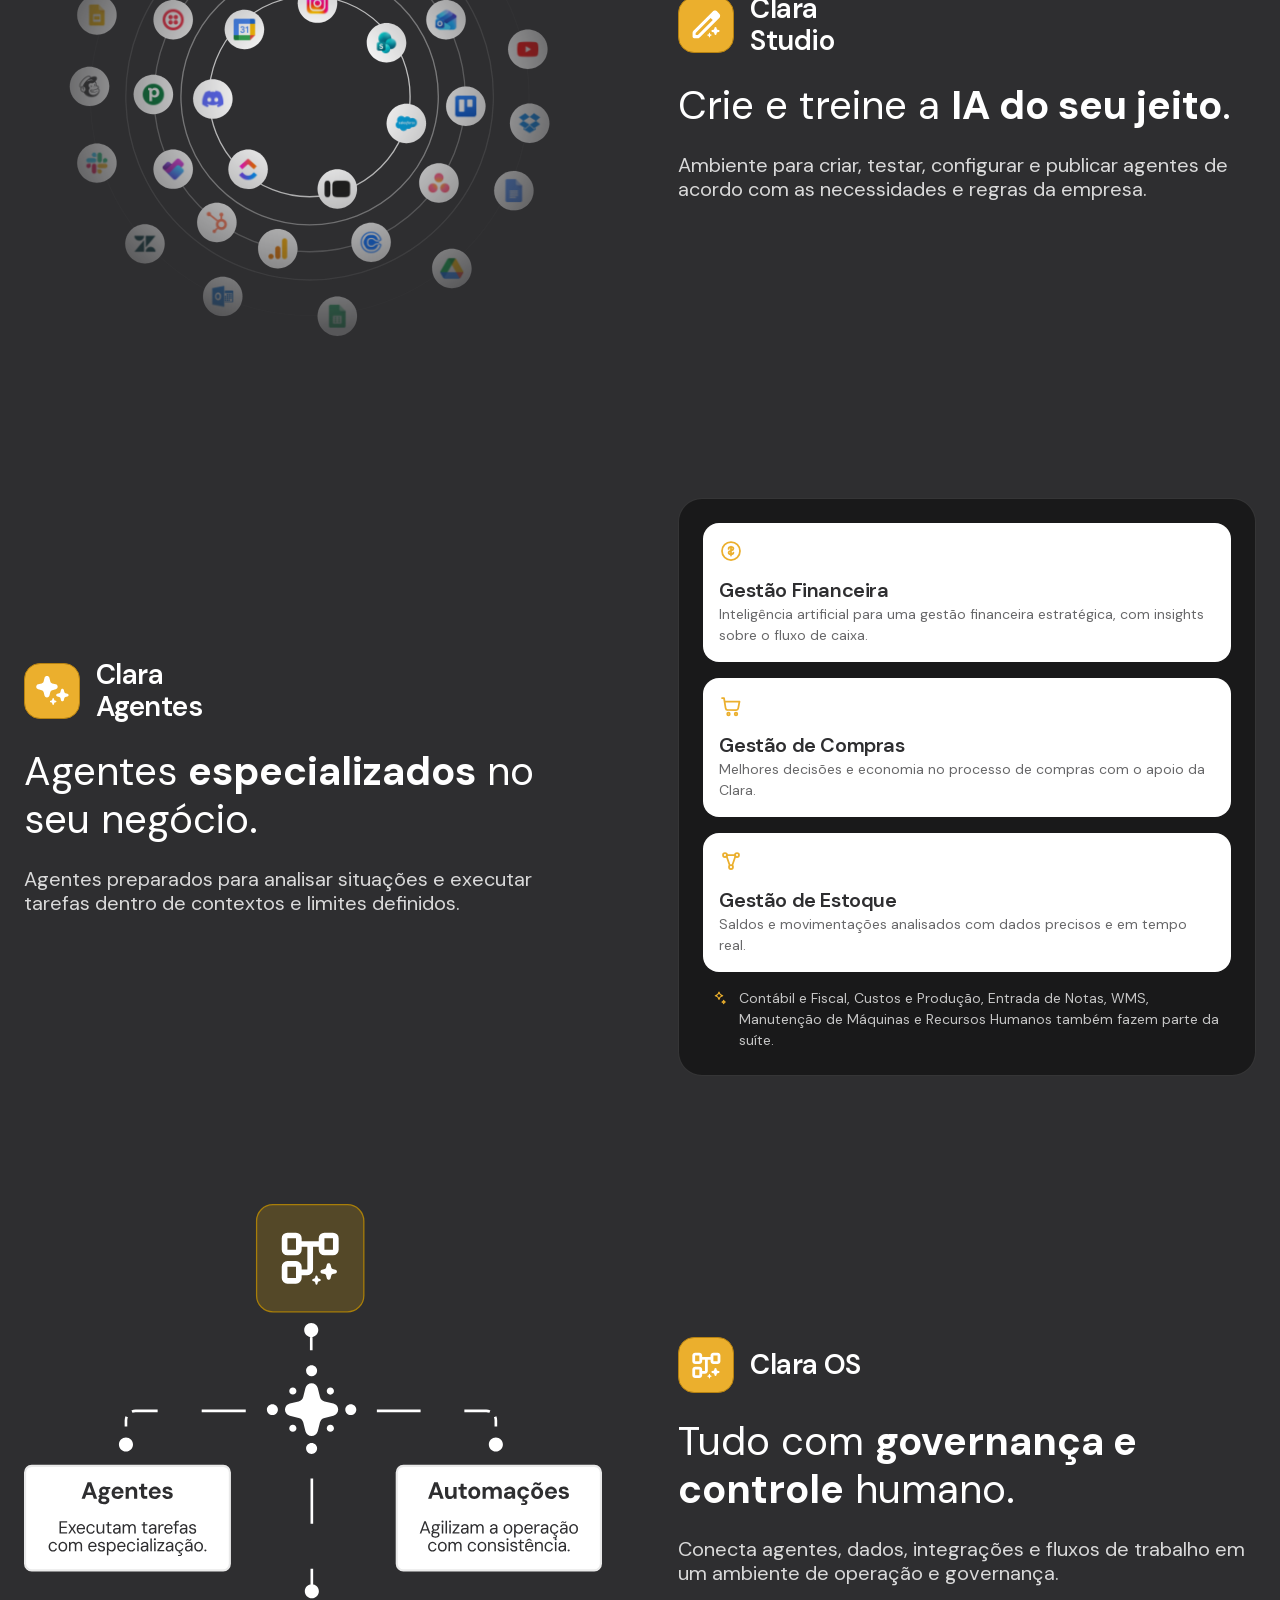
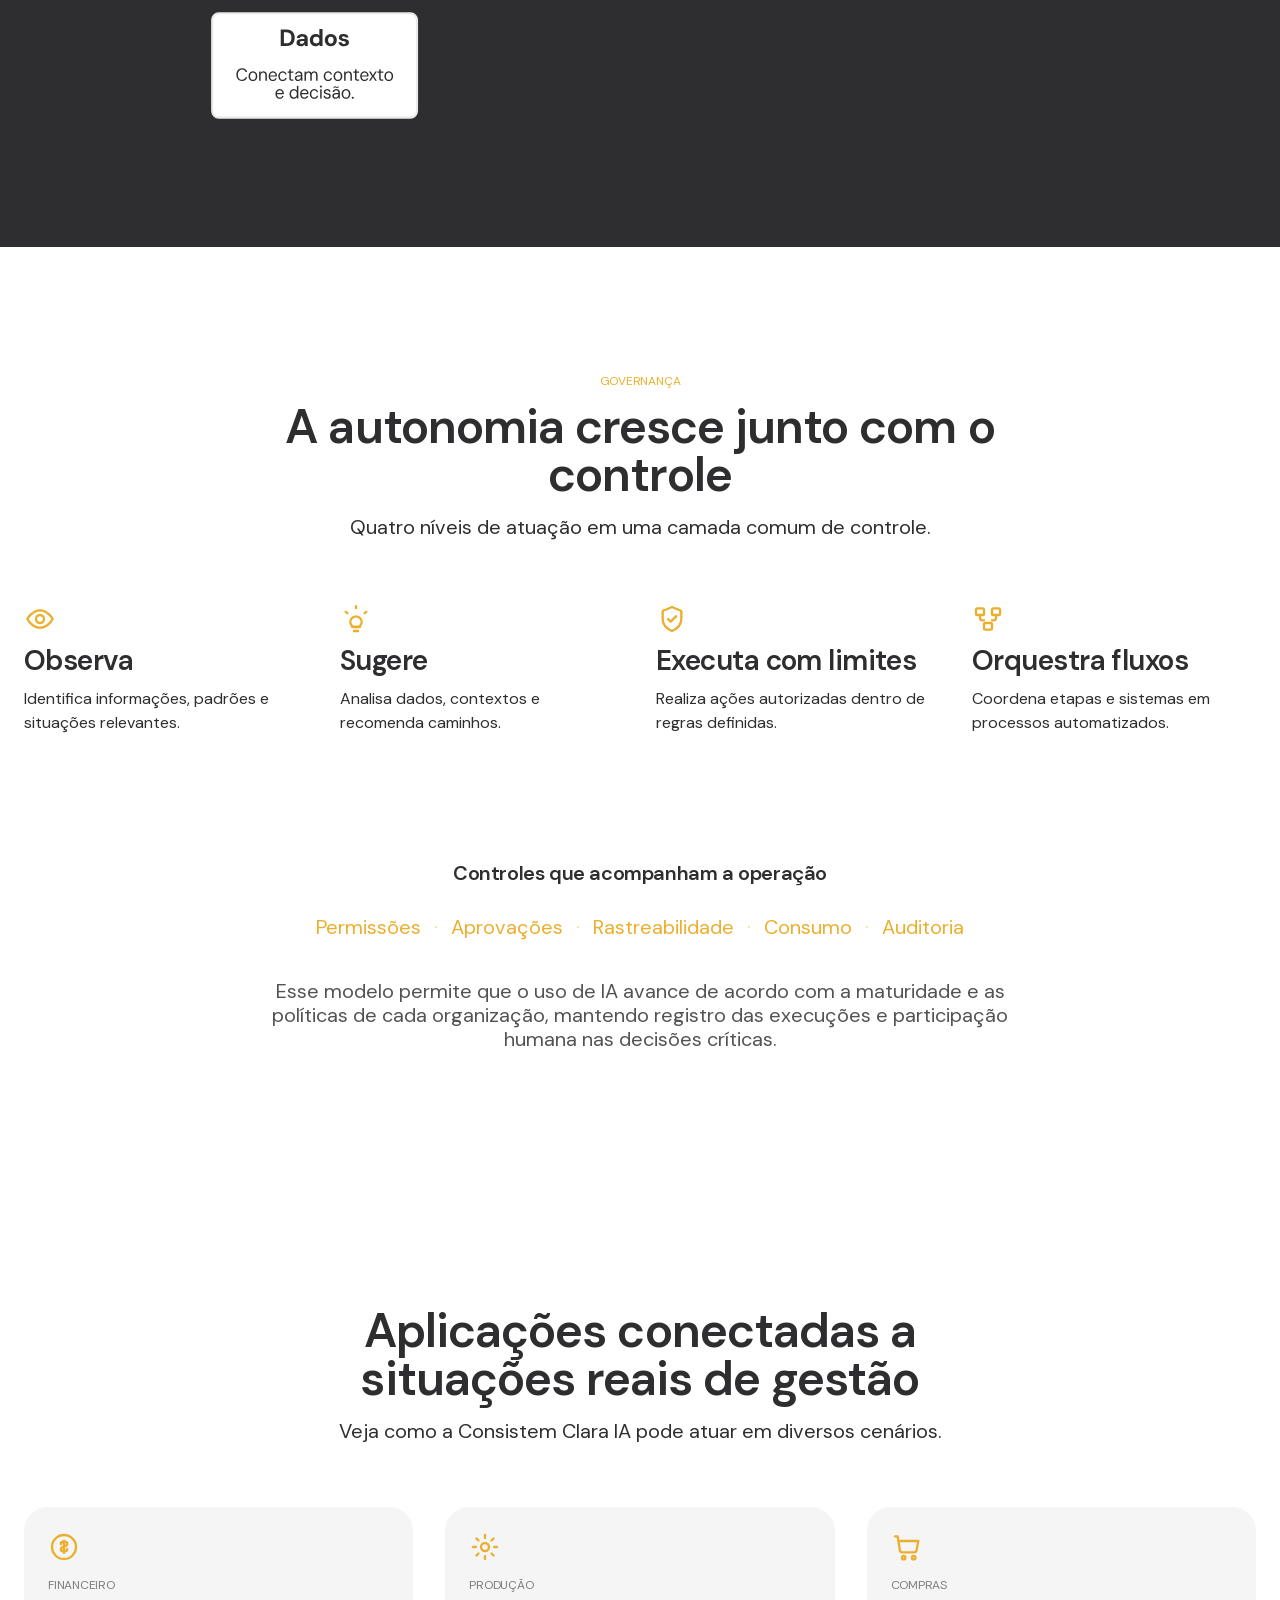
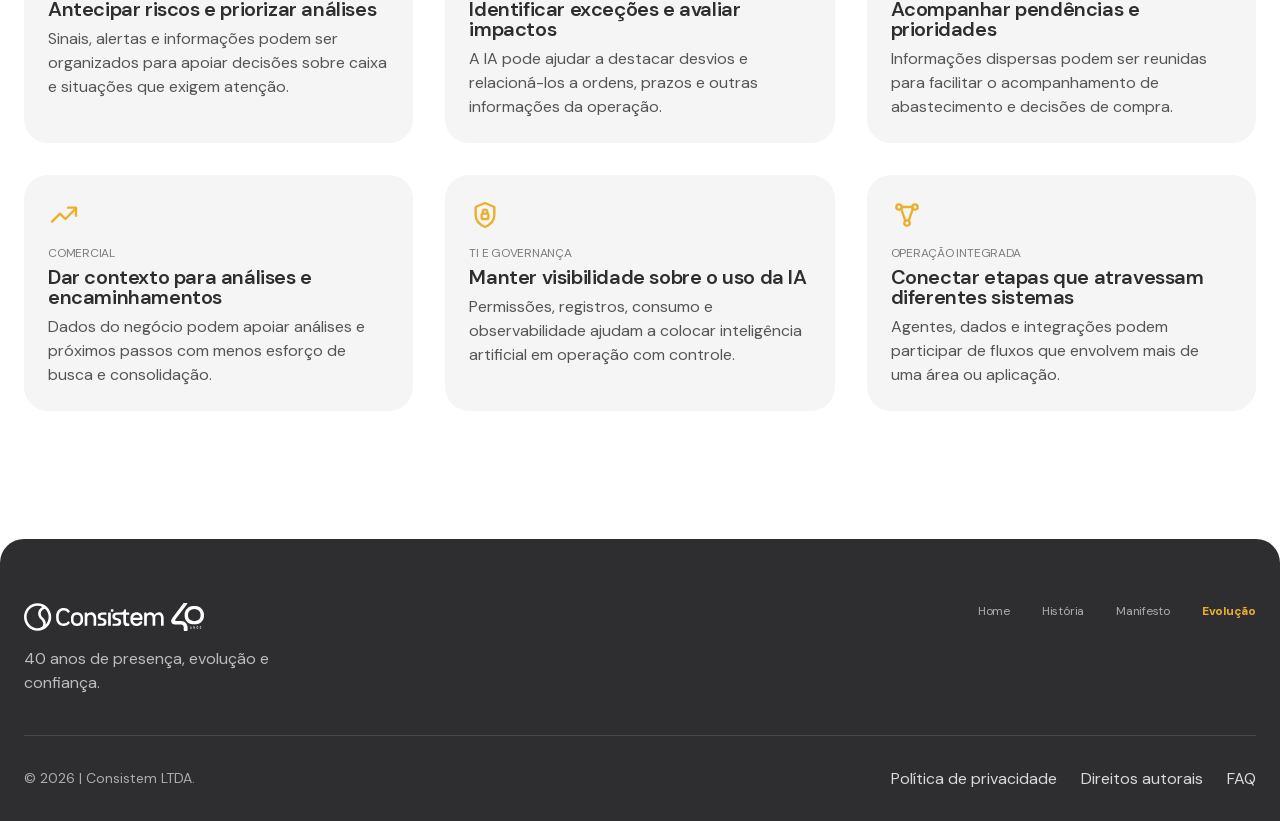
==== commit b1082092: "Clara Agentes ganha ícone oficial da suíte; ajusta respiros da seção - Clara Agentes passa a usar o " ====
--- a/evolucao.html
+++ b/evolucao.html
@@ -28,7 +28,8 @@
     <path d="M6 6l12 12M18 6L6 18" stroke-linecap="round"/>
   </symbol>
 
-  <!-- Clara Agentes — faísca/especialização -->
+  <!-- Faísca/especialização — traço fino, usado hoje só na linha "e mais X
+       agentes" do card de lista (.clara-list__more). -->
   <symbol id="icon-spark" viewBox="0 0 24 24">
     <path d="M12 3c.7 3.6 2 4.9 5.6 5.6-3.6.7-4.9 2-5.6 5.6-.7-3.6-2-4.9-5.6-5.6C10 7.9 11.3 6.6 12 3z" stroke-linejoin="round"/>
     <path d="M19 15.5c.35 1.6.9 2.15 2.5 2.5-1.6.35-2.15.9-2.5 2.5-.35-1.6-.9-2.15-2.5-2.5 1.6-.35 2.15-.9 2.5-2.5z" stroke-linejoin="round"/>
@@ -38,12 +39,10 @@
        suite") — tratamento sólido/preenchido (fill, sem traço), diferente
        do resto do sprite (que é traço fino sem preenchimento): são os
        ícones oficiais de produto, usados só dentro do badge quadrado
-       .clara-row__icon--badge (Assistente/Studio/OS). Cada symbol já
+       .clara-row__icon (Assistente/Studio/Agentes/OS). Cada symbol já
        inclui o glifo do produto + o acento de "sparkles" que o Figma
        sobrepõe no canto inferior direito, nas mesmas coordenadas de
-       origem (glifo em 0,0; sparkle transladado). Clara Agentes mantém
-       o ícone de traço (icon-spark) por pedido explícito — não tem
-       equivalente aqui. -->
+       origem (glifo em 0,0; sparkle transladado). -->
   <symbol id="icon-badge-assistente" viewBox="0 0 101.455 101.455">
     <path d="M25.3623 76.0908L16.2737 85.1795C15.5691 85.884 14.7941 86.0602 13.9487 85.7079C13.1032 85.3556 12.6805 84.6863 12.6805 83.6999V25.3635C12.6805 23.0385 13.5083 21.0481 15.164 19.3925C16.8197 17.7368 18.81 16.9089 21.135 16.9089H71.8624C74.1874 16.9089 76.1777 17.7368 77.8334 19.3925C79.4891 21.0481 80.3169 23.0385 80.3169 25.3635V42.2726C80.3169 43.4703 79.9118 44.4743 79.1016 45.2845C78.2914 46.0948 77.2874 46.4999 76.0896 46.4999C74.8919 46.4999 73.8879 46.0948 73.0777 45.2845C72.2675 44.4743 71.8624 43.4703 71.8624 42.2726V25.3635H21.135V67.6363H46.4987C47.6964 67.6363 48.7004 68.0414 49.5106 68.8516C50.3209 69.6618 50.726 70.6658 50.726 71.8636C50.726 73.0613 50.3209 74.0653 49.5106 74.8755C48.7004 75.6857 47.6964 76.0908 46.4987 76.0908H25.3623ZM33.8169 42.2726H59.1805C60.3783 42.2726 61.3822 41.8675 62.1925 41.0573C63.0027 40.247 63.4078 39.2431 63.4078 38.0453C63.4078 36.8476 63.0027 35.8436 62.1925 35.0334C61.3822 34.2232 60.3783 33.818 59.1805 33.818H33.8169C32.6191 33.818 31.6152 34.2232 30.8049 35.0334C29.9947 35.8436 29.5896 36.8476 29.5896 38.0453C29.5896 39.2431 29.9947 40.247 30.8049 41.0573C31.6152 41.8675 32.6191 42.2726 33.8169 42.2726ZM33.8169 59.1817H46.4987C47.6964 59.1817 48.7004 58.7766 49.5106 57.9664C50.3209 57.1561 50.726 56.1522 50.726 54.9544C50.726 53.7567 50.3209 52.7527 49.5106 51.9425C48.7004 51.1323 47.6964 50.7272 46.4987 50.7272H33.8169C32.6191 50.7272 31.6152 51.1323 30.8049 51.9425C29.9947 52.7527 29.5896 53.7567 29.5896 54.9544C29.5896 56.1522 29.9947 57.1561 30.8049 57.9664C31.6152 58.7766 32.6191 59.1817 33.8169 59.1817Z"/>
     <path transform="translate(53.91 53.05)" d="M35.5069 9.65988C38.5381 10.4081 38.5381 14.7173 35.5069 15.4658L31.3362 16.4952C30.258 16.7615 29.4162 17.6034 29.15 18.6815L28.1204 22.8522C27.3722 25.8834 23.063 25.8834 22.3145 22.8522L21.2851 18.6815C21.0188 17.6034 20.177 16.7615 19.0989 16.4952L14.9281 15.4658C11.8969 14.7173 11.8969 10.4081 14.9281 9.65988L19.0989 8.63026C20.177 8.36413 21.0188 7.52231 21.2851 6.444L22.3145 2.27345C23.063 -0.757813 27.3722 -0.757813 28.1204 2.27345L29.15 6.444C29.4162 7.52231 30.258 8.36413 31.3362 8.63027L35.5069 9.65988Z"/>
@@ -53,6 +52,11 @@
     <path d="M19.2058 72.985H24.6798L62.2292 35.4356L56.7552 29.9617L19.2058 67.5111V72.985ZM15.3645 80.6678C14.2761 80.6678 13.3638 80.2996 12.6275 79.5634C11.8912 78.8271 11.5231 77.9148 11.5231 76.8264V67.5111C11.5231 66.4867 11.7152 65.5104 12.0993 64.582C12.4834 63.6537 13.0276 62.8374 13.7319 62.1332L62.2292 13.7319C62.9975 13.0276 63.8458 12.4834 64.7741 12.0993C65.7024 11.7152 66.6788 11.5231 67.7032 11.5231C68.7275 11.5231 69.7199 11.7152 70.6802 12.0993C71.6406 12.4834 72.4729 13.0597 73.1771 13.8279L78.459 19.2058C79.2273 19.9101 79.7875 20.7424 80.1396 21.7027C80.4917 22.6631 80.6678 23.6234 80.6678 24.5838C80.6678 25.6081 80.4917 26.5845 80.1396 27.5128C79.7875 28.4411 79.2273 29.2894 78.459 30.0577L30.0577 78.459C29.3535 79.1632 28.5372 79.7074 27.6088 80.0916C26.6805 80.4757 25.7042 80.6678 24.6798 80.6678H15.3645ZM59.4442 32.7467L56.7552 29.9617L62.2292 35.4356L59.4442 32.7467Z"/>
     <path transform="translate(48.51 52.42)" d="M28.8821 7.85833C31.348 8.46702 31.348 11.9726 28.8821 12.5815L25.4893 13.4189C24.6121 13.6356 23.9273 14.3204 23.7108 15.1975L22.8732 18.5903C22.2645 21.0562 18.759 21.0562 18.1501 18.5903L17.3127 15.1975C17.096 14.3204 16.4112 13.6356 15.5342 13.4189L12.1413 12.5815C9.67532 11.9726 9.67532 8.46702 12.1413 7.85833L15.5342 7.02074C16.4112 6.80423 17.096 6.11941 17.3127 5.2422L18.1501 1.84945C18.759 -0.616484 22.2645 -0.616484 22.8732 1.84945L23.7108 5.2422C23.9273 6.11941 24.6121 6.80424 25.4893 7.02074L28.8821 7.85833Z"/>
     <path transform="translate(48.51 52.42)" d="M9.75013 19.4483C11.0434 19.7888 11.0434 21.75 9.75013 22.0906L7.97068 22.5591C7.51063 22.6803 7.15146 23.0634 7.03791 23.5541L6.59862 25.4522C6.27938 26.8317 4.4408 26.8317 4.12147 25.4522L3.68227 23.5541C3.56863 23.0634 3.20946 22.6803 2.74948 22.5591L0.969985 22.0906C-0.323329 21.75 -0.323329 19.7888 0.969986 19.4483L2.74948 18.9797C3.20946 18.8586 3.56863 18.4755 3.68227 17.9847L4.12147 16.0867C4.44081 14.7072 6.27938 14.7072 6.59862 16.0867L7.03791 17.9847C7.15146 18.4755 7.51063 18.8586 7.97068 18.9797L9.75013 19.4483Z"/>
+  </symbol>
+  <symbol id="icon-badge-agentes" viewBox="0 0 101.455 101.455">
+    <path transform="translate(6.2 11.2)" d="M5.36912 36.5248C-1.78971 34.7578 -1.78971 24.5808 5.36912 22.8132L15.219 20.3821C17.7655 19.7531 19.7536 17.765 20.3822 15.2187L22.8138 5.36903C24.5809 -1.78968 34.758 -1.78968 36.5256 5.36903L38.9568 15.2187C39.5858 17.765 41.5739 19.7531 44.1201 20.3821L53.9702 22.8132C61.1291 24.5808 61.1291 34.7578 53.9702 36.5248L44.1201 38.9564C41.5739 39.585 39.5858 41.5731 38.9568 44.1197L36.5256 53.9691C34.758 61.1279 24.5809 61.1279 22.8138 53.9691L20.3822 44.1197C19.7536 41.5731 17.7655 39.585 15.219 38.9564L5.36912 36.5248Z"/>
+    <path transform="translate(44.0 46.61)" d="M48.4968 13.1942C52.6371 14.2162 52.6371 20.1021 48.4968 21.1243L42.8001 22.5304C41.3273 22.8942 40.1774 24.044 39.8139 25.5167L38.4076 31.2133C37.3855 35.3535 31.4996 35.3535 30.4773 31.2133L29.0712 25.5167C28.7074 24.044 27.5576 22.8942 26.085 22.5304L20.3882 21.1243C16.2478 20.102 16.2478 14.2162 20.3882 13.1942L26.085 11.7879C27.5576 11.4243 28.7074 10.2745 29.0712 8.80169L30.4773 3.10524C31.4996 -1.03508 37.3856 -1.03508 38.4076 3.10524L39.8139 8.80169C40.1774 10.2745 41.3273 11.4244 42.8001 11.7879L48.4968 13.1942Z"/>
+    <path transform="translate(44.0 46.61)" d="M16.3708 32.6474C18.5423 33.2192 18.5423 36.5119 16.3708 37.0838L13.3831 37.8704C12.6106 38.074 12.0076 38.7172 11.8169 39.5411L11.0793 42.728C10.5433 45.0442 7.45628 45.0442 6.92011 42.728L6.18267 39.5411C5.99186 38.7172 5.3888 38.074 4.61648 37.8704L1.62864 37.0838C-0.54288 36.5119 -0.54288 33.2192 1.62864 32.6474L4.61648 31.8607C5.3888 31.6573 5.99186 31.014 6.18267 30.1901L6.92011 27.0033C7.45628 24.687 10.5433 24.687 11.0793 27.0033L11.8169 30.1901C12.0076 31.014 12.6106 31.6573 13.3831 31.8607L16.3708 32.6474Z"/>
   </symbol>
   <symbol id="icon-badge-os" viewBox="0 0 104.947 104.947">
     <!-- account_tree do Figma vem espelhado horizontalmente (CSS transform
@@ -204,7 +208,7 @@
       <div class="clara-row">
         <div class="clara-row__content">
           <div class="clara-row__badge">
-            <span class="clara-row__icon clara-row__icon--badge"><svg class="clara-row__icon-glyph" viewBox="0 0 101.455 101.455"><use href="#icon-badge-assistente"></use></svg></span>
+            <span class="clara-row__icon"><svg class="clara-row__icon-glyph" viewBox="0 0 101.455 101.455"><use href="#icon-badge-assistente"></use></svg></span>
             <span class="text-h4">Clara<br />Assistente</span>
           </div>
           <h3 class="clara-row__title">A assistente que entende <strong>sua rotina</strong> no ERP.</h3>
@@ -225,7 +229,7 @@
       <div class="clara-row clara-row--reverse">
         <div class="clara-row__content">
           <div class="clara-row__badge">
-            <span class="clara-row__icon clara-row__icon--badge"><svg class="clara-row__icon-glyph" viewBox="0 0 92.1929 92.1929"><use href="#icon-badge-studio"></use></svg></span>
+            <span class="clara-row__icon"><svg class="clara-row__icon-glyph" viewBox="0 0 92.1929 92.1929"><use href="#icon-badge-studio"></use></svg></span>
             <span class="text-h4">Clara<br />Studio</span>
           </div>
           <h3 class="clara-row__title">Crie e treine a <strong>IA do seu jeito</strong>.</h3>
@@ -243,7 +247,7 @@
       <div class="clara-row">
         <div class="clara-row__content">
           <div class="clara-row__badge">
-            <span class="clara-row__icon"><svg class="icon icon--lg"><use href="#icon-spark"></use></svg></span>
+            <span class="clara-row__icon"><svg class="clara-row__icon-glyph" viewBox="0 0 101.455 101.455"><use href="#icon-badge-agentes"></use></svg></span>
             <span class="text-h4">Clara<br />Agentes</span>
           </div>
           <h3 class="clara-row__title">Agentes <strong>especializados</strong> no seu negócio.</h3>
@@ -279,7 +283,7 @@
       <div class="clara-row clara-row--reverse">
         <div class="clara-row__content">
           <div class="clara-row__badge">
-            <span class="clara-row__icon clara-row__icon--badge"><svg class="clara-row__icon-glyph" viewBox="0 0 104.947 104.947"><use href="#icon-badge-os"></use></svg></span>
+            <span class="clara-row__icon"><svg class="clara-row__icon-glyph" viewBox="0 0 104.947 104.947"><use href="#icon-badge-os"></use></svg></span>
             <span class="text-h4">Clara OS</span>
           </div>
           <h3 class="clara-row__title">Tudo com <strong>governança e controle</strong> humano.</h3>
--- a/css/styles.css
+++ b/css/styles.css
@@ -1490,7 +1490,10 @@
 .clara-row {
   display: grid;
   grid-template-columns: 1fr 1fr;
-  gap: var(--ds-space-16);
+  /* Colunas continuam 50/50 — o respiro extra entre conteúdo e imagem
+     (96-128px, maior que o --ds-space-16/64px padrão) é o que "encolhe"
+     a ilustração visualmente. Fluido entre os dois extremos pedidos. */
+  gap: clamp(var(--ds-space-16), 6vw, var(--section-padding-block));
   align-items: center;
 }
 .clara-row + .clara-row { margin-top: var(--section-padding-block); }
@@ -1498,17 +1501,14 @@
 .clara-row--reverse .clara-row__art { order: 1; }
 .clara-row__content { display: flex; flex-direction: column; gap: var(--ds-space-6); }
 .clara-row__badge { display: flex; align-items: center; gap: var(--ds-space-4); }
+/* Badge oficial da suíte, fiel ao Figma (node 1447:41901): quadrado
+   accent-warm com borda amarelo-700 e ícone sólido/preenchido branco —
+   os 4 produtos usam o mesmo tratamento. */
 .clara-row__icon {
   display: flex; align-items: center; justify-content: center;
   width: 56px; height: 56px; flex-shrink: 0;
   border-radius: var(--radius-md);
   background: var(--color-accent-warm);
-  color: var(--color-text-default);
-}
-/* Badge oficial da suíte (Assistente/Studio/OS) — ícone sólido/preenchido
-   fiel ao Figma (node 1447:41901), com a borda amarelo-700 do frame
-   original; Clara Agentes fica de fora, mantém o ícone de traço acima. */
-.clara-row__icon--badge {
   border: 1px solid var(--color-accent-warm-active);
   color: var(--color-text-inverse);
 }
@@ -1607,6 +1607,10 @@
   .clara-row--reverse .clara-row__content { order: 2; }
   .clara-row__art,
   .clara-row--reverse .clara-row__art { order: 1; }
+  /* Empilhado, cada produto vira um bloco visualmente denso (imagem +
+     conteúdo) — pediu mais respiro entre um produto e o próximo do que
+     o --section-padding-block padrão dá nesse contexto. */
+  .clara-row + .clara-row { margin-top: calc(var(--section-padding-block) + var(--ds-space-10)); }
   .gov__grid { grid-template-columns: repeat(2, 1fr); gap: var(--ds-space-10); }
   .apps__grid { grid-template-columns: repeat(2, 1fr); }
 
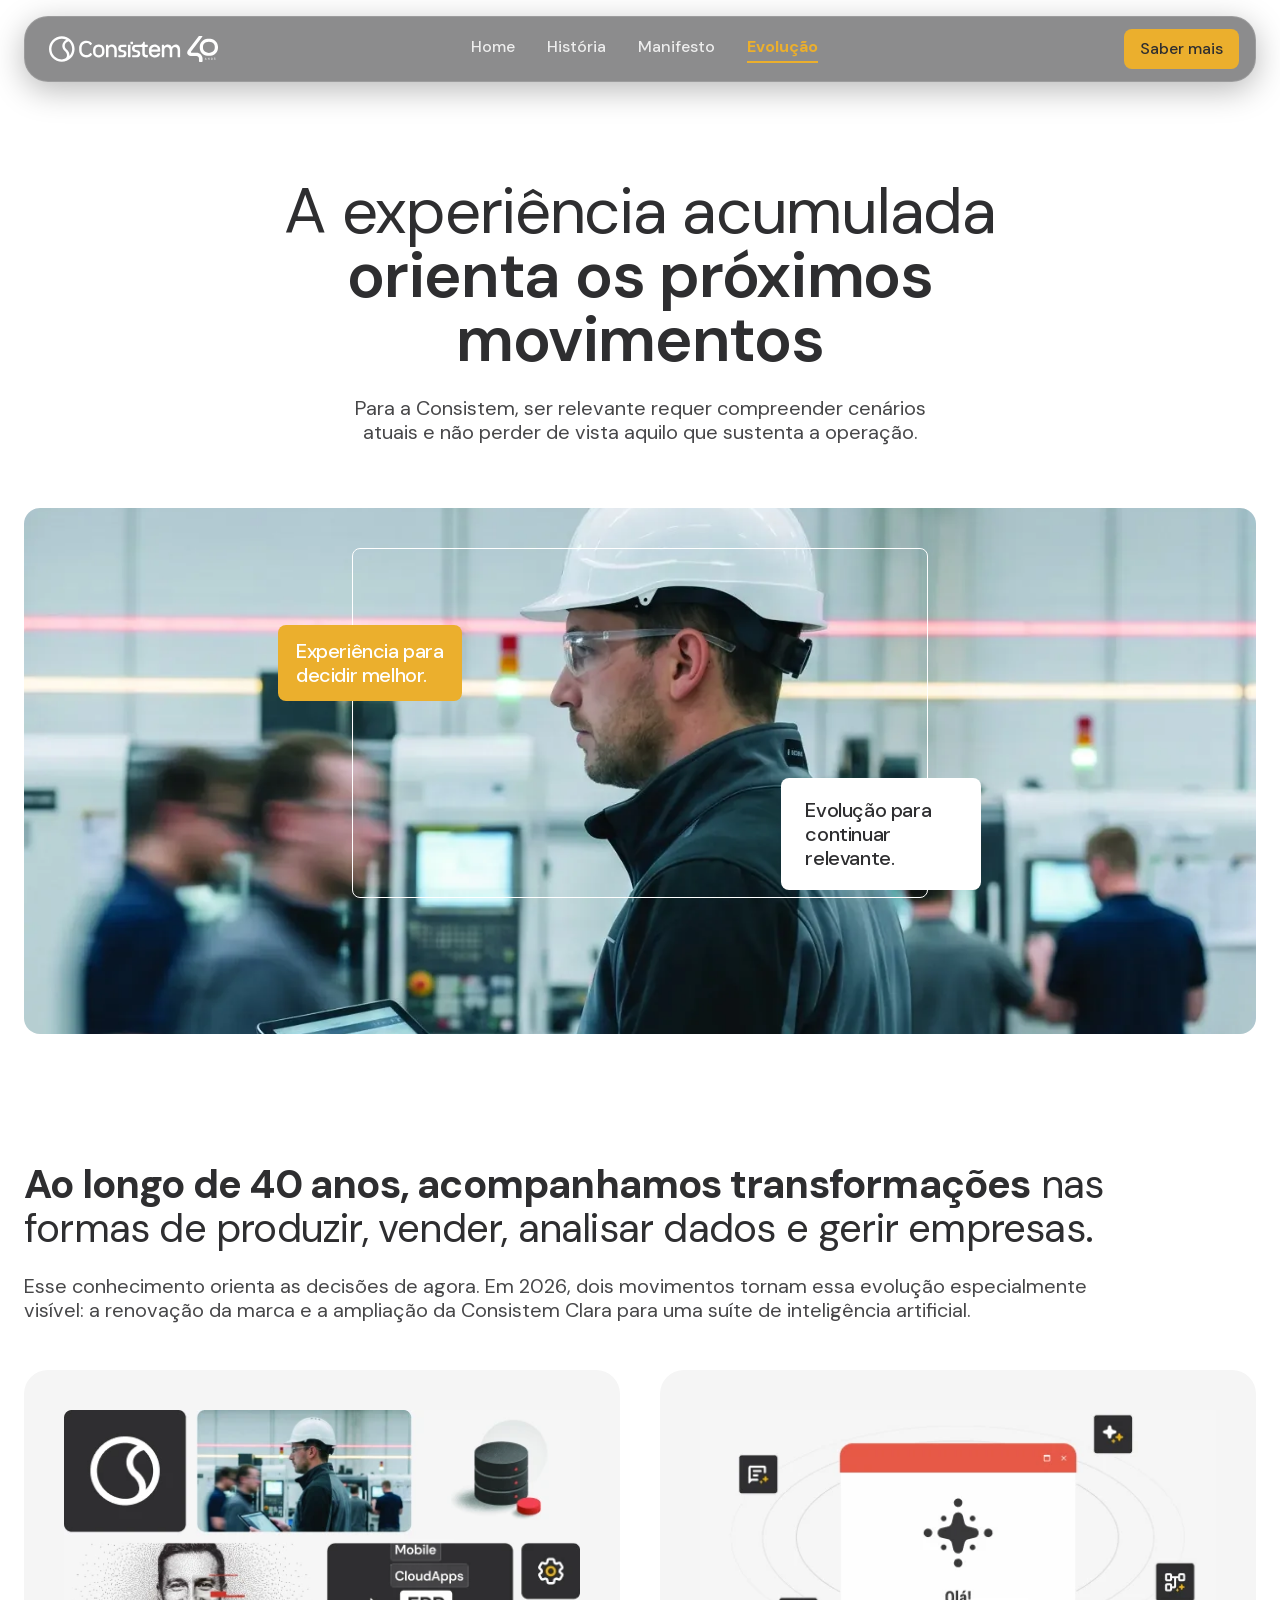
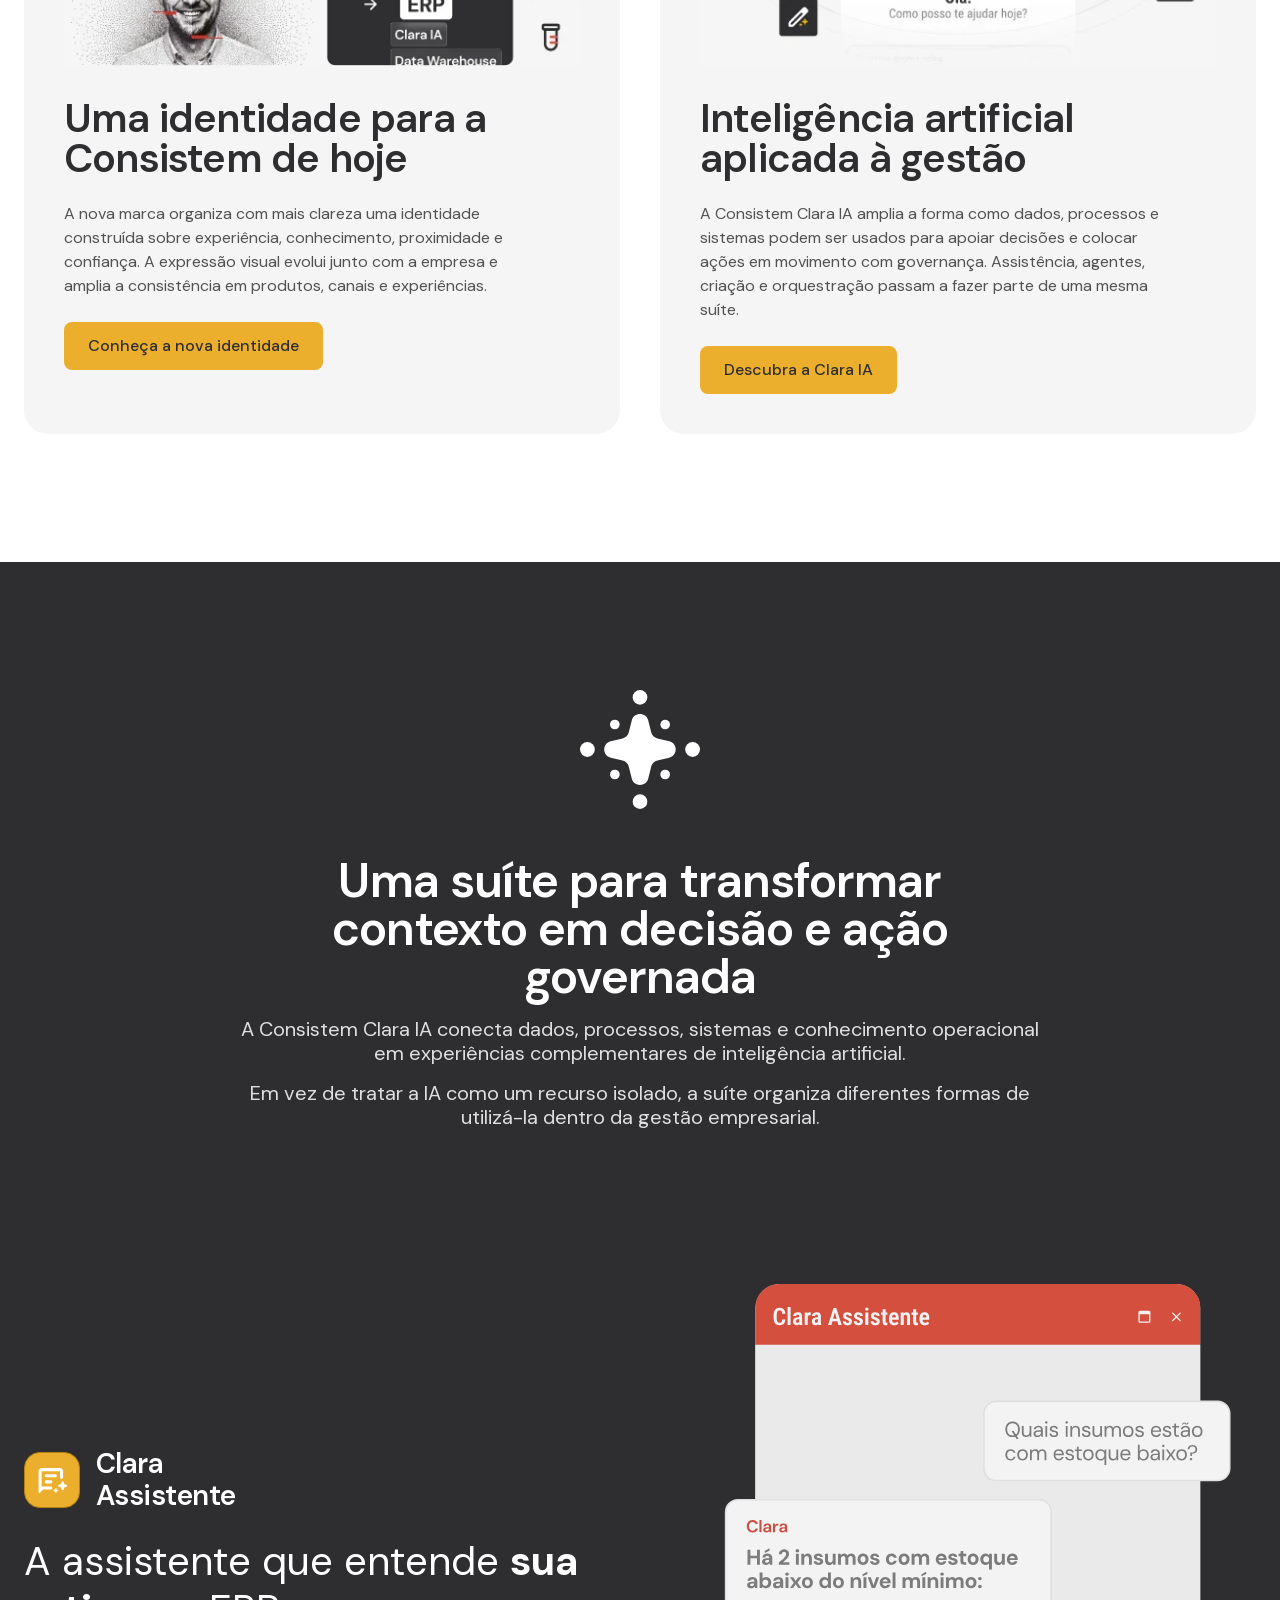
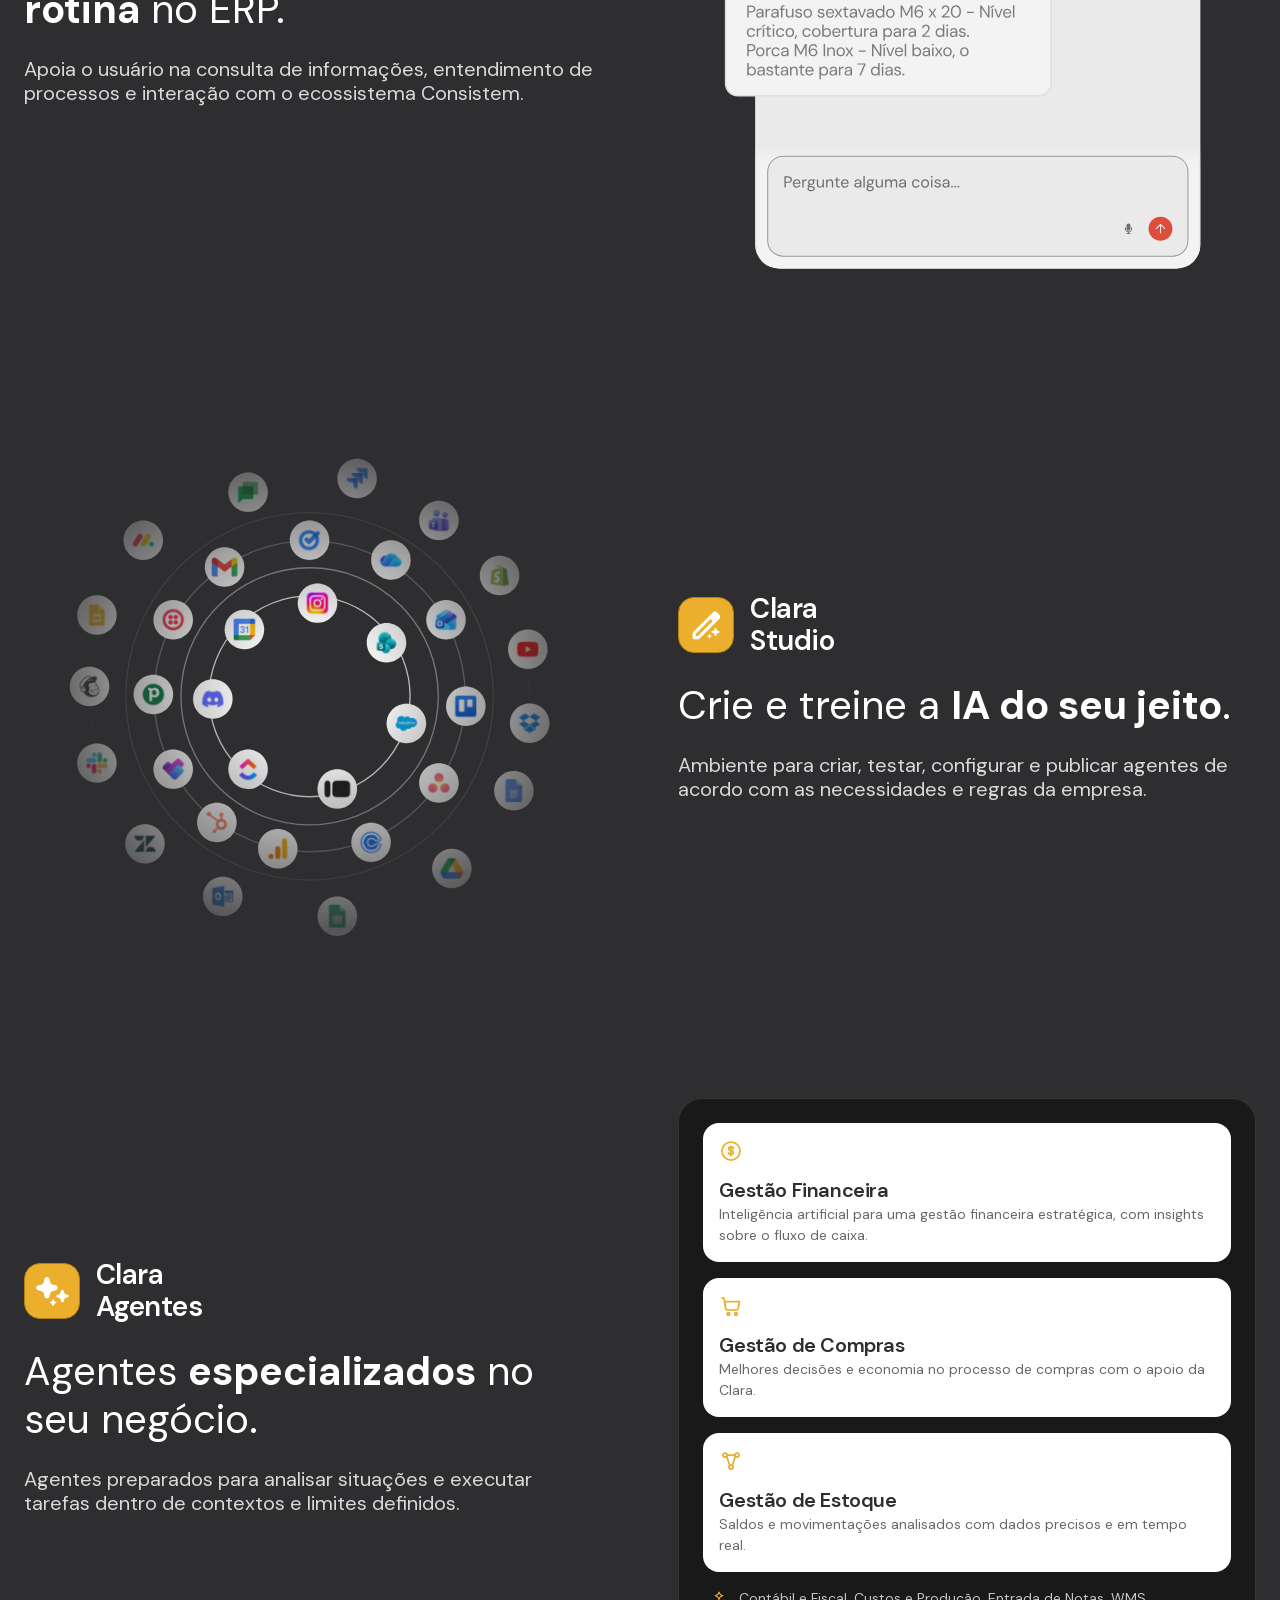
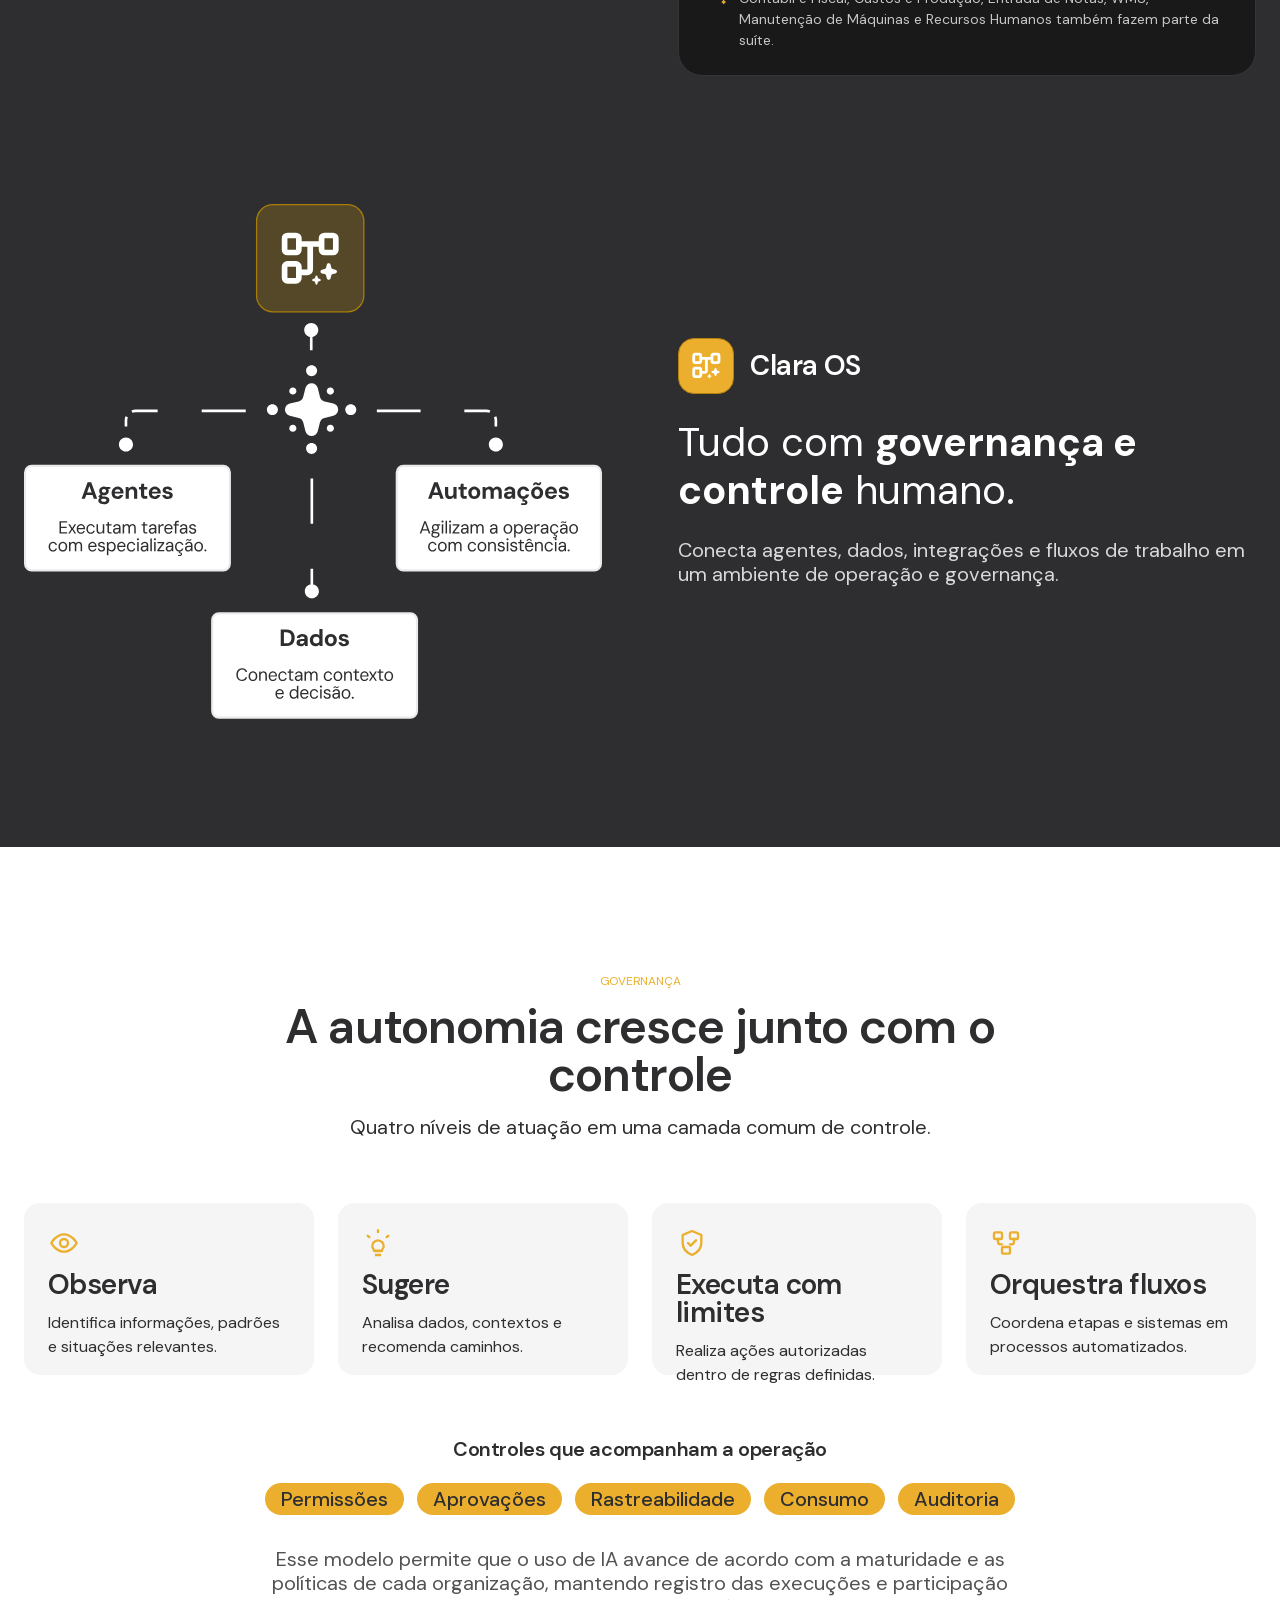
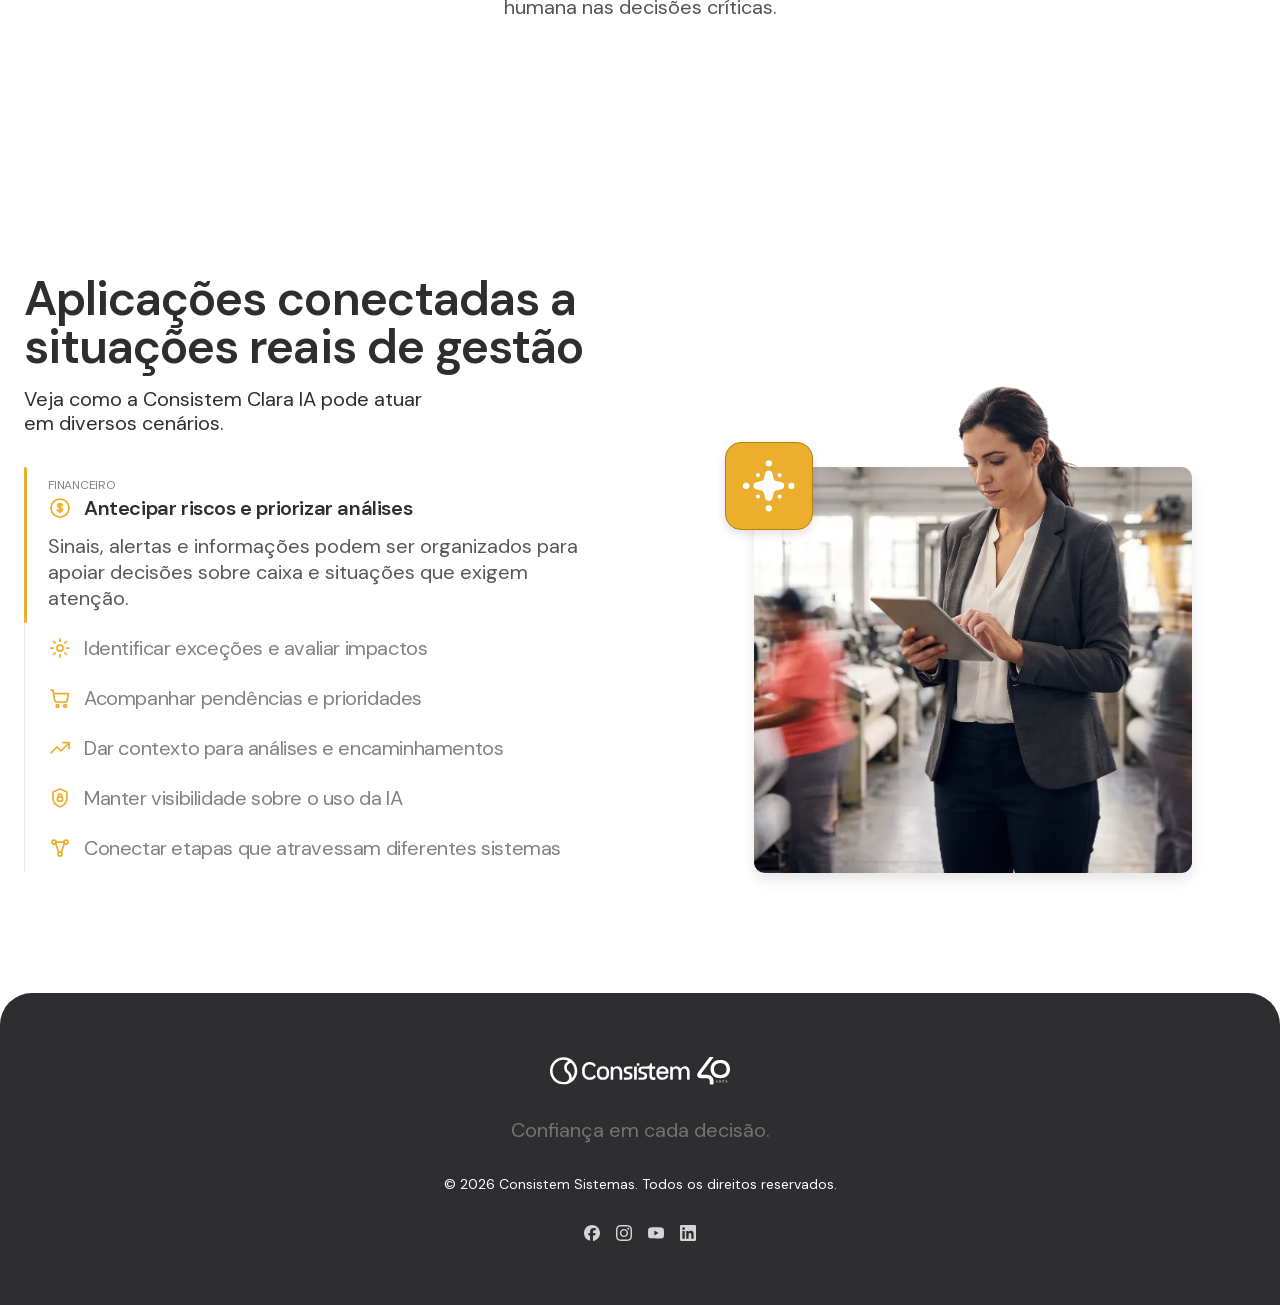
==== commit a16cd9e5: "Reajustes de Figma em Evolução, rodapé institucional e fotos oficiais da história Evolução (5 frames" ====
--- a/evolucao.html
+++ b/evolucao.html
@@ -28,6 +28,24 @@
     <path d="M6 6l12 12M18 6L6 18" stroke-linecap="round"/>
   </symbol>
 
+  <!-- Redes sociais do rodapé (Figma node 955:4810, padrão institucional de
+       LP) — sólidos/preenchidos (fill), não traço fino como o resto do
+       sprite: são os glifos oficiais de cada rede. -->
+  <symbol id="icon-social-facebook" viewBox="0 0 16 16">
+    <path d="M7.99999 1.02805e-05C12.4183 1.02805e-05 16 3.58174 16 8C16 12.0902 12.9303 15.463 8.96921 15.9414V10.4447L11.1334 10.4447L11.5823 8.00001H8.96921V7.1354C8.96921 6.48946 9.09591 6.04227 9.38657 5.75657C9.67726 5.47085 10.1319 5.34663 10.7878 5.34663C10.9538 5.34663 11.1066 5.34828 11.2422 5.35158C11.4394 5.35639 11.6001 5.36468 11.712 5.37645V3.16033C11.6673 3.1479 11.6145 3.13548 11.5554 3.12325C11.4214 3.09555 11.2548 3.06884 11.0757 3.04538C10.7016 2.99637 10.2729 2.96155 9.97292 2.96155C8.7616 2.96155 7.84614 3.22069 7.20713 3.75747C6.43592 4.40528 6.06739 5.45749 6.06739 6.9466V8H4.41772V10.4447H6.06739V15.7644C2.58288 14.8999 0 11.7518 0 8C0 3.58174 3.58173 1.02805e-05 7.99999 1.02805e-05Z"/>
+  </symbol>
+  <symbol id="icon-social-instagram" viewBox="0 0 16 16">
+    <path d="M12.2635 4.68141C11.7337 4.68245 11.3029 4.25347 11.3018 3.72365C11.3008 3.19384 11.7298 2.76305 12.2598 2.76201C12.7899 2.76097 13.2207 3.19021 13.2217 3.72002C13.2225 4.24984 12.7935 4.68038 12.2635 4.68141Z"/>
+    <path fill-rule="evenodd" clip-rule="evenodd" d="M8.00765 12.1073C5.73939 12.1117 3.89673 10.2766 3.89234 8.00777C3.88792 5.73948 5.72357 3.89654 7.99184 3.89213C10.2606 3.88773 12.1035 5.72393 12.1079 7.99197C12.1123 10.2608 10.2762 12.1029 8.00765 12.1073ZM7.99469 5.33357C6.52244 5.33616 5.33063 6.53239 5.33322 8.00492C5.33607 9.47772 6.53255 10.6693 8.0048 10.6664C9.47758 10.6636 10.6694 9.46761 10.6665 7.99481C10.6637 6.52202 9.46722 5.33072 7.99469 5.33357Z"/>
+    <path fill-rule="evenodd" clip-rule="evenodd" d="M2.74614 0.430986C3.25417 0.231917 3.83556 0.0955748 4.68677 0.0553988C5.54007 0.0144484 5.81248 0.00511401 7.98458 0.000968414C10.1572 -0.00317719 10.4296 0.00511241 11.2829 0.0429556C12.1344 0.079762 12.716 0.214032 13.2251 0.411029C13.7518 0.613983 14.1987 0.887188 14.644 1.33069C15.0893 1.7747 15.3635 2.22001 15.569 2.74594C15.7679 3.2545 15.9042 3.83537 15.9446 4.68712C15.9851 5.54015 15.9949 5.81231 15.9991 7.9847C16.0032 10.1568 15.9944 10.4295 15.9571 11.2833C15.92 12.1343 15.786 12.7162 15.589 13.225C15.3855 13.7517 15.1128 14.1986 14.6694 14.6439C14.2259 15.0895 13.78 15.3635 13.2541 15.5693C12.7456 15.7678 12.1647 15.9042 11.3135 15.9449C10.4602 15.9853 10.1878 15.9949 8.01491 15.999C5.84306 16.0032 5.57065 15.9949 4.71737 15.9573C3.86588 15.92 3.28398 15.786 2.77517 15.5892C2.24848 15.3855 1.80161 15.1131 1.3563 14.6693C0.91074 14.2256 0.636257 13.78 0.430972 13.2541C0.231905 12.7458 0.0960714 12.1646 0.0553818 11.3137C0.0146906 10.4601 0.00510338 10.1874 0.000959376 8.01529C-0.00320062 5.8429 0.00535778 5.57074 0.0426778 4.71744C0.0802666 3.8657 0.213758 3.28404 0.410753 2.77471C0.614219 2.24826 0.886897 1.80165 1.33091 1.35609C1.7744 0.910776 2.22022 0.636012 2.74614 0.430986ZM3.29436 14.2453C3.57663 14.3539 4.00015 14.4835 4.78009 14.5174C5.62405 14.554 5.87676 14.562 8.01232 14.5579C10.1486 14.554 10.4014 14.5449 11.2451 14.5052C12.0242 14.4682 12.4478 14.337 12.7292 14.2271C13.1028 14.0812 13.3687 13.9067 13.6481 13.6271C13.9275 13.3463 14.1004 13.0796 14.2451 12.7061C14.3539 12.4236 14.4833 11.9998 14.5172 11.2198C14.5543 10.3764 14.562 10.1234 14.5579 7.9873C14.554 5.85171 14.5449 5.59873 14.5048 4.75503C14.468 3.9756 14.3371 3.55205 14.2269 3.27082C14.081 2.89679 13.9071 2.63137 13.6266 2.35169C13.3461 2.072 13.0794 1.89963 12.7054 1.755C12.4236 1.64588 11.9996 1.51679 11.2202 1.48284C10.3762 1.44577 10.1232 1.43825 7.98717 1.4424C5.85162 1.44655 5.59891 1.4551 4.75521 1.49502C3.97553 1.53208 3.55251 1.66298 3.2705 1.77314C2.89725 1.91907 2.63131 2.09248 2.35164 2.3732C2.07247 2.65391 1.89959 2.92012 1.75496 3.29441C1.64662 3.57643 1.51623 4.00048 1.4828 4.77991C1.44599 5.62387 1.43822 5.87686 1.44236 8.01244C1.44626 10.1485 1.45532 10.4015 1.49498 11.2447C1.53153 12.0247 1.66345 12.4477 1.77311 12.7299C1.91903 13.1029 2.09296 13.3689 2.37315 13.6486C2.65387 13.9272 2.92059 14.1006 3.29436 14.2453Z"/>
+  </symbol>
+  <symbol id="icon-social-youtube" viewBox="0 0 16 16">
+    <path fill-rule="evenodd" clip-rule="evenodd" d="M15.1643 3.22274C15.4126 3.47258 15.5909 3.78325 15.6813 4.12364C16.0159 5.38 16.0159 8 16.0159 8C16.0159 8 16.0159 10.62 15.6813 11.8764C15.5909 12.2168 15.4126 12.5274 15.1643 12.7773C14.9161 13.0271 14.6066 13.2074 14.2668 13.3C13.0159 13.6364 8.01587 13.6364 8.01587 13.6364C8.01587 13.6364 3.01587 13.6364 1.76496 13.3C1.42516 13.2074 1.11564 13.0271 0.867394 12.7773C0.619147 12.5274 0.440873 12.2168 0.350415 11.8764C0.0158692 10.62 0.0158691 8 0.0158691 8C0.0158691 8 0.0158692 5.38 0.350415 4.12364C0.440873 3.78325 0.619147 3.47258 0.867394 3.22274C1.11564 2.9729 1.42516 2.79264 1.76496 2.7C3.01587 2.36364 8.01587 2.36364 8.01587 2.36364C8.01587 2.36364 13.0159 2.36364 14.2668 2.7C14.6066 2.79264 14.9161 2.9729 15.1643 3.22274ZM10.5613 8.00002L6.37952 5.62093V10.3791L10.5613 8.00002Z"/>
+  </symbol>
+  <symbol id="icon-social-linkedin" viewBox="0 0 16 16">
+    <path d="M14.8156 0H1.18125C0.528125 0 0 0.515625 0 1.15313V14.8438C0 15.4813 0.528125 16 1.18125 16H14.8156C15.4688 16 16 15.4813 16 14.8469V1.15313C16 0.515625 15.4688 0 14.8156 0ZM4.74687 13.6344H2.37188V5.99687H4.74687V13.6344ZM3.55938 4.95625C2.79688 4.95625 2.18125 4.34062 2.18125 3.58125C2.18125 2.82188 2.79688 2.20625 3.55938 2.20625C4.31875 2.20625 4.93437 2.82188 4.93437 3.58125C4.93437 4.3375 4.31875 4.95625 3.55938 4.95625ZM13.6344 13.6344H11.2625V9.92188C11.2625 9.0375 11.2469 7.89687 10.0281 7.89687C8.79375 7.89687 8.60625 8.8625 8.60625 9.85938V13.6344H6.2375V5.99687H8.5125V7.04063H8.54375C8.85937 6.44063 9.63438 5.80625 10.7875 5.80625C13.1906 5.80625 13.6344 7.3875 13.6344 9.44375V13.6344V13.6344Z"/>
+  </symbol>
+
   <!-- Faísca/especialização — traço fino, usado hoje só na linha "e mais X
        agentes" do card de lista (.clara-list__more). -->
   <symbol id="icon-spark" viewBox="0 0 24 24">
@@ -69,6 +87,23 @@
     <path transform="translate(55.21 59.68)" d="M11.099 22.1388C12.5712 22.5264 12.5712 24.7588 11.099 25.1466L9.07334 25.6799C8.54965 25.8179 8.14079 26.254 8.01153 26.8126L7.51147 28.9732C7.14806 30.5436 5.05514 30.5436 4.69164 28.9732L4.19167 26.8126C4.06231 26.254 3.65345 25.8179 3.12984 25.6799L1.10417 25.1466C-0.368058 24.7588 -0.368057 22.5264 1.10417 22.1388L3.12984 21.6054C3.65345 21.4675 4.06231 21.0314 4.19167 20.4727L4.69164 18.3121C5.05514 16.7417 7.14806 16.7417 7.51147 18.3121L8.01153 20.4727C8.14079 21.0314 8.54965 21.4675 9.07334 21.6054L11.099 22.1388Z"/>
   </symbol>
 
+  <!-- Marca "Consistem Clara" — estrela de 4 pontas + 8 pontos orbitando
+       (Figma node 1452:42543, reaproveitada também no badge "Eficiência
+       como foco" de Aplicações, node 1452:42771 — mesmo glifo, mesmo
+       tratamento sólido dos ícones oficiais acima). Substitui o eyebrow
+       de texto "Consistem Clara IA" na intro da suíte. -->
+  <symbol id="icon-clara-mark" viewBox="0 0 120 119">
+    <circle cx="34.8175" cy="34.5273" r="4.816"/>
+    <circle cx="60.0001" cy="7.32904" r="7.32904"/>
+    <circle cx="7.39064" cy="59.5007" r="7.39064"/>
+    <circle cx="112.609" cy="59.5007" r="7.39064"/>
+    <circle cx="85.1826" cy="34.5273" r="4.8046"/>
+    <circle cx="34.8175" cy="84.4726" r="4.8397"/>
+    <circle cx="60.0001" cy="111.671" r="7.32904"/>
+    <circle cx="85.1826" cy="84.4726" r="4.8395"/>
+    <path d="M30.7498 67.6855C22.1328 65.576 22.1328 53.4281 30.7498 51.3186L42.606 48.416C45.6712 47.6657 48.0644 45.2924 48.8211 42.2528L51.748 30.4954C53.8753 21.9502 66.1253 21.9502 68.2525 30.4954L71.1794 42.2528C71.9361 45.2924 74.3293 47.6657 77.3945 48.416L89.2507 51.3186C97.8678 53.4281 97.8678 65.576 89.2507 67.6855L77.3945 70.588C74.3293 71.3384 71.9361 73.7117 71.1794 76.7513L68.2525 88.5087C66.1253 97.0539 53.8753 97.0539 51.748 88.5087L48.8211 76.7513C48.0644 73.7117 45.6712 71.3384 42.606 70.588L30.7498 67.6855Z"/>
+  </symbol>
+
   <!-- Governança: 4 níveis -->
   <symbol id="icon-eye" viewBox="0 0 24 24">
     <path d="M2.5 12S6 5.5 12 5.5 21.5 12 21.5 12 18 18.5 12 18.5 2.5 12 2.5 12z" stroke-linejoin="round"/>
@@ -89,10 +124,13 @@
     <path d="M6 9v2a2 2 0 002 2h1M18 9v2a2 2 0 01-2 2h-1" stroke-linecap="round"/>
   </symbol>
 
-  <!-- Aplicações: 6 cenários -->
+  <!-- Usados nos cards de Clara Agentes (.clara-list__card) E no accordion
+       de Aplicações (ícone ao lado do título, .apps-item__icon) — mesmo
+       conjunto reaproveitado nos dois lugares. -->
   <symbol id="icon-coin" viewBox="0 0 24 24">
     <circle cx="12" cy="12" r="9"/>
-    <path d="M12 7.5v9M9.6 9.9c0-1.2 1.1-2 2.4-2s2.4.8 2.4 1.9c0 2.5-4.8 1.2-4.8 3.7 0 1.1 1.1 1.9 2.4 1.9s2.4-.8 2.4-1.9" stroke-linecap="round"/>
+    <path d="M12 7.5v9" stroke-linecap="round"/>
+    <path transform="scale(-1,1) translate(-24,0)" d="M9.6 9.9c0-1.2 1.1-2 2.4-2s2.4.8 2.4 1.9c0 2.5-4.8 1.2-4.8 3.7 0 1.1 1.1 1.9 2.4 1.9s2.4-.8 2.4-1.9" stroke-linecap="round"/>
   </symbol>
   <symbol id="icon-gear" viewBox="0 0 24 24">
     <circle cx="12" cy="12" r="3"/>
@@ -140,37 +178,53 @@
 
 <main>
 
-  <!-- Hero — só texto, sem vídeo/gráfico (a copy oficial desta página não
-       pede nenhum elemento visual próprio aqui, diferente de História e
-       Manifesto) — pedido explícito, mantendo raso. -->
+  <!-- Hero — reajustado no Figma (node 1447:41905): sem eyebrow, só 1
+       parágrafo de lead (os outros 2 foram realocados pra sessão seguinte,
+       ver #movimentos-intro), e ganhou a composição foto+moldura+tags do
+       chão de fábrica, mesma técnica de .manifesto-comp. H1 com a PRIMEIRA
+       parte em peso regular (.is-light, mesmo mecanismo do H1 da Home) —
+       aqui é o oposto do padrão .text-h1 (que já nasce semibold), então
+       só a parte leve precisa de span próprio. -->
   <section class="evo-hero section--light" id="evolucao-intro">
     <div class="container evo-hero__stack">
-      <p class="text-tag evo-hero__eyebrow">Evolução</p>
-      <h1 class="text-h1">A experiência acumulada orienta os próximos movimentos</h1>
+      <h1 class="text-h1"><span class="is-light">A experiência acumulada</span> orienta os próximos movimentos</h1>
       <p class="text-p text-p-lg evo-hero__lead">Para a Consistem, ser relevante requer compreender cenários atuais e não perder de vista aquilo que sustenta a operação.</p>
-      <p class="text-p text-p-lg evo-hero__lead">Ao longo de 40 anos, acompanhamos transformações nas formas de produzir, vender, analisar dados e gerir empresas. Esse conhecimento orienta as decisões de agora.</p>
-      <p class="text-p text-p-lg evo-hero__lead">Em 2026, dois movimentos tornam essa evolução especialmente visível: a renovação da marca e a ampliação da Consistem Clara para uma suíte de inteligência artificial.</p>
+    </div>
+    <div class="container evo-hero__comp-wrap">
+      <div class="evo-comp">
+        <div class="evo-comp__foto">
+          <img src="assets/evolucao/hero-comp-fabrica.webp" alt="" width="1461" height="998" loading="lazy" decoding="async" />
+        </div>
+        <span class="evo-comp__outline" aria-hidden="true"></span>
+        <p class="evo-comp__tag evo-comp__tag--warm">Experiência para<br />decidir melhor.</p>
+        <p class="evo-comp__tag evo-comp__tag--white">Evolução para continuar relevante.</p>
+      </div>
     </div>
   </section>
 
-  <!-- 2 cards — reaproveitando ao pé da letra o componente .future/.future__grid/.future-item
+  <!-- 2 parágrafos realocados da hero (Figma node 1447:41923) + 2 cards —
+       reaproveitando ao pé da letra o componente .future/.future__grid/.future-item
        já construído em index.html ("De olho no futuro"), com a copy OFICIAL desta página
-       (ligeiramente diferente da versão da Home) — pedido explícito. Sem .future__intro:
-       a copy desta página não dá um título pra este bloco (o parágrafo final do hero já
-       serve de transição). CTA da nova identidade é externa (mesmo destino já usado na
-       Home); CTA da Clara IA é âncora pra seção logo abaixo, já que aqui ela existe de
-       verdade na mesma página. -->
+       (ligeiramente diferente da versão da Home) — pedido explícito. Sem .future__intro
+       (classe compartilhada com a Home, largura/tipografia diferentes): usa .evo-statement
+       própria da página. padding-top zerado — a folga já vem do pb da hero (#evolucao-intro).
+       CTA da nova identidade é externa (mesmo destino já usado na Home); CTA da Clara IA é
+       âncora pra seção logo abaixo, já que aqui ela existe de verdade na mesma página. -->
   <section class="future section--light" id="movimentos">
+    <div class="container evo-statement__stack">
+      <p class="evo-statement"><strong>Ao longo de 40 anos, acompanhamos transformações</strong> nas formas de produzir, vender, analisar dados e gerir empresas.</p>
+      <p class="text-p text-p-lg evo-statement__lead">Esse conhecimento orienta as decisões de agora. Em 2026, dois movimentos tornam essa evolução especialmente visível: a renovação da marca e a ampliação da Consistem Clara para uma suíte de inteligência artificial.</p>
+    </div>
     <div class="container">
       <div class="future__grid">
         <div class="future-item">
-          <img class="future-item__art" src="assets/img-futuro/nova-marca.webp" alt="" width="528" height="262" loading="lazy" decoding="async" />
+          <img class="future-item__art" src="assets/img-futuro/nova-marca.webp" alt="" width="532" height="264" loading="lazy" decoding="async" />
           <h3 class="text-h3">Uma identidade para a Consistem de hoje</h3>
           <p class="text-p">A nova marca organiza com mais clareza uma identidade construída sobre experiência, conhecimento, proximidade e confiança. A expressão visual evolui junto com a empresa e amplia a consistência em produtos, canais e experiências.</p>
           <a class="btn btn--warm btn--md" href="https://consistem.com.br/nova-marca/" target="_blank" rel="noopener">Conheça a nova identidade</a>
         </div>
         <div class="future-item">
-          <img class="future-item__art" src="assets/img-futuro/clara-ia.webp" alt="" width="528" height="262" loading="lazy" decoding="async" />
+          <img class="future-item__art" src="assets/img-futuro/clara-ia.webp" alt="" width="532" height="264" loading="lazy" decoding="async" />
           <h3 class="text-h3">Inteligência artificial aplicada à gestão</h3>
           <p class="text-p">A Consistem Clara IA amplia a forma como dados, processos e sistemas podem ser usados para apoiar decisões e colocar ações em movimento com governança. Assistência, agentes, criação e orquestração passam a fazer parte de uma mesma suíte.</p>
           <a class="btn btn--warm btn--md js-no-transition" href="#clara-ia">Descubra a Clara IA</a>
@@ -197,7 +251,7 @@
   <section class="clara-suite" id="clara-ia">
     <div class="container">
       <div class="clara-suite__intro">
-        <p class="text-tag clara-suite__eyebrow">Consistem Clara IA</p>
+        <svg class="clara-suite__mark" aria-hidden="true"><use href="#icon-clara-mark"></use></svg>
         <h2 class="text-h2">Uma suíte para transformar contexto em decisão e ação governada</h2>
         <p class="text-p text-p-lg">A Consistem Clara IA conecta dados, processos, sistemas e conhecimento operacional em experiências complementares de inteligência artificial.</p>
         <p class="text-p text-p-lg">Em vez de tratar a IA como um recurso isolado, a suíte organiza diferentes formas de utilizá-la dentro da gestão empresarial.</p>
@@ -329,55 +383,143 @@
       </div>
       <div class="gov__controls">
         <p class="text-h5">Controles que acompanham a operação</p>
-        <p class="gov__terms text-p-lg">Permissões <span aria-hidden="true">·</span> Aprovações <span aria-hidden="true">·</span> Rastreabilidade <span aria-hidden="true">·</span> Consumo <span aria-hidden="true">·</span> Auditoria</p>
+        <div class="gov__terms">
+          <span class="gov__chip">Permissões</span>
+          <span class="gov__chip">Aprovações</span>
+          <span class="gov__chip">Rastreabilidade</span>
+          <span class="gov__chip">Consumo</span>
+          <span class="gov__chip">Auditoria</span>
+        </div>
         <p class="text-p text-p-lg gov__closing">Esse modelo permite que o uso de IA avance de acordo com a maturidade e as políticas de cada organização, mantendo registro das execuções e participação humana nas decisões críticas.</p>
       </div>
     </div>
   </section>
 
-  <!-- Aplicações — clara, 6 cenários por área. -->
+  <!-- Aplicações — refeita como accordion (Figma node 1447:42330): mesmo
+       conteúdo dos 6 cenários que já existia em grid de cards, agora um
+       item aberto por vez (Financeiro inicia aberto, como no Figma) ao
+       lado da composição foto (chão de fábrica desfocado ao fundo +
+       recorte nítido em primeiro plano + badge com a marca Clara —
+       mesma técnica de camadas do Figma, node 1452:42760/42761/42762,
+       incluindo o recorte espelhado — ver comentário no CSS). Trilha
+       vertical (.apps-accordion__active-mark) mede a altura do item
+       aberto via JS (js/main.js) em vez de replicar os 123px fixos do
+       Figma, que valiam só pra aquele item específico naquele texto —
+       assim funciona certo pra qualquer item, em qualquer largura. -->
   <section class="section-pad section--light pre-footer apps" id="aplicacoes">
     <div class="container">
-      <div class="apps__intro">
-        <h2 class="text-h2">Aplicações conectadas a situações reais de gestão</h2>
-        <p class="text-p text-p-lg">Veja como a Consistem Clara IA pode atuar em diversos cenários.</p>
-      </div>
-      <div class="apps__grid">
-        <div class="apps-card">
-          <svg class="icon icon--lg apps-card__icon"><use href="#icon-coin"></use></svg>
-          <p class="text-tag apps-card__area">Financeiro</p>
-          <h3 class="text-h5">Antecipar riscos e priorizar análises</h3>
-          <p class="text-p">Sinais, alertas e informações podem ser organizados para apoiar decisões sobre caixa e situações que exigem atenção.</p>
-        </div>
-        <div class="apps-card">
-          <svg class="icon icon--lg apps-card__icon"><use href="#icon-gear"></use></svg>
-          <p class="text-tag apps-card__area">Produção</p>
-          <h3 class="text-h5">Identificar exceções e avaliar impactos</h3>
-          <p class="text-p">A IA pode ajudar a destacar desvios e relacioná-los a ordens, prazos e outras informações da operação.</p>
-        </div>
-        <div class="apps-card">
-          <svg class="icon icon--lg apps-card__icon"><use href="#icon-cart"></use></svg>
-          <p class="text-tag apps-card__area">Compras</p>
-          <h3 class="text-h5">Acompanhar pendências e prioridades</h3>
-          <p class="text-p">Informações dispersas podem ser reunidas para facilitar o acompanhamento de abastecimento e decisões de compra.</p>
-        </div>
-        <div class="apps-card">
-          <svg class="icon icon--lg apps-card__icon"><use href="#icon-trend"></use></svg>
-          <p class="text-tag apps-card__area">Comercial</p>
-          <h3 class="text-h5">Dar contexto para análises e encaminhamentos</h3>
-          <p class="text-p">Dados do negócio podem apoiar análises e próximos passos com menos esforço de busca e consolidação.</p>
-        </div>
-        <div class="apps-card">
-          <svg class="icon icon--lg apps-card__icon"><use href="#icon-shield-lock"></use></svg>
-          <p class="text-tag apps-card__area">TI e governança</p>
-          <h3 class="text-h5">Manter visibilidade sobre o uso da IA</h3>
-          <p class="text-p">Permissões, registros, consumo e observabilidade ajudam a colocar inteligência artificial em operação com controle.</p>
-        </div>
-        <div class="apps-card">
-          <svg class="icon icon--lg apps-card__icon"><use href="#icon-network"></use></svg>
-          <p class="text-tag apps-card__area">Operação integrada</p>
-          <h3 class="text-h5">Conectar etapas que atravessam diferentes sistemas</h3>
-          <p class="text-p">Agentes, dados e integrações podem participar de fluxos que envolvem mais de uma área ou aplicação.</p>
+      <div class="apps__layout">
+        <div class="apps__content">
+          <div class="apps__intro">
+            <h2 class="text-h2">Aplicações conectadas a situações reais de gestão</h2>
+            <p class="apps__subtitle">Veja como a Consistem Clara IA pode atuar em diversos cenários.</p>
+          </div>
+          <div class="apps-accordion">
+            <span class="apps-accordion__rail" aria-hidden="true"></span>
+            <span class="apps-accordion__active-mark" aria-hidden="true"></span>
+
+            <div class="apps-item is-open" data-apps-item>
+              <h3 class="apps-item__heading">
+                <button class="apps-item__trigger" type="button" id="apps-tab-financeiro" aria-expanded="true" aria-controls="apps-panel-financeiro">
+                  <span class="text-tag apps-item__area">Financeiro</span>
+                  <span class="apps-item__row">
+                    <svg class="icon apps-item__icon" aria-hidden="true"><use href="#icon-coin"></use></svg>
+                    <span class="apps-item__title">Antecipar riscos e priorizar análises</span>
+                  </span>
+                </button>
+              </h3>
+              <div class="apps-item__panel" id="apps-panel-financeiro" role="region" aria-labelledby="apps-tab-financeiro">
+                <p class="apps-item__body">Sinais, alertas e informações podem ser organizados para apoiar decisões sobre caixa e situações que exigem atenção.</p>
+              </div>
+            </div>
+
+            <div class="apps-item" data-apps-item>
+              <h3 class="apps-item__heading">
+                <button class="apps-item__trigger" type="button" id="apps-tab-producao" aria-expanded="false" aria-controls="apps-panel-producao">
+                  <span class="text-tag apps-item__area">Produção</span>
+                  <span class="apps-item__row">
+                    <svg class="icon apps-item__icon" aria-hidden="true"><use href="#icon-gear"></use></svg>
+                    <span class="apps-item__title">Identificar exceções e avaliar impactos</span>
+                  </span>
+                </button>
+              </h3>
+              <div class="apps-item__panel" id="apps-panel-producao" role="region" aria-labelledby="apps-tab-producao">
+                <p class="apps-item__body">A IA pode ajudar a destacar desvios e relacioná-los a ordens, prazos e outras informações da operação.</p>
+              </div>
+            </div>
+
+            <div class="apps-item" data-apps-item>
+              <h3 class="apps-item__heading">
+                <button class="apps-item__trigger" type="button" id="apps-tab-compras" aria-expanded="false" aria-controls="apps-panel-compras">
+                  <span class="text-tag apps-item__area">Compras</span>
+                  <span class="apps-item__row">
+                    <svg class="icon apps-item__icon" aria-hidden="true"><use href="#icon-cart"></use></svg>
+                    <span class="apps-item__title">Acompanhar pendências e prioridades</span>
+                  </span>
+                </button>
+              </h3>
+              <div class="apps-item__panel" id="apps-panel-compras" role="region" aria-labelledby="apps-tab-compras">
+                <p class="apps-item__body">Informações dispersas podem ser reunidas para facilitar o acompanhamento de abastecimento e decisões de compra.</p>
+              </div>
+            </div>
+
+            <div class="apps-item" data-apps-item>
+              <h3 class="apps-item__heading">
+                <button class="apps-item__trigger" type="button" id="apps-tab-comercial" aria-expanded="false" aria-controls="apps-panel-comercial">
+                  <span class="text-tag apps-item__area">Comercial</span>
+                  <span class="apps-item__row">
+                    <svg class="icon apps-item__icon" aria-hidden="true"><use href="#icon-trend"></use></svg>
+                    <span class="apps-item__title">Dar contexto para análises e encaminhamentos</span>
+                  </span>
+                </button>
+              </h3>
+              <div class="apps-item__panel" id="apps-panel-comercial" role="region" aria-labelledby="apps-tab-comercial">
+                <p class="apps-item__body">Dados do negócio podem apoiar análises e próximos passos com menos esforço de busca e consolidação.</p>
+              </div>
+            </div>
+
+            <div class="apps-item" data-apps-item>
+              <h3 class="apps-item__heading">
+                <button class="apps-item__trigger" type="button" id="apps-tab-ti" aria-expanded="false" aria-controls="apps-panel-ti">
+                  <span class="text-tag apps-item__area">TI e governança</span>
+                  <span class="apps-item__row">
+                    <svg class="icon apps-item__icon" aria-hidden="true"><use href="#icon-shield-lock"></use></svg>
+                    <span class="apps-item__title">Manter visibilidade sobre o uso da IA</span>
+                  </span>
+                </button>
+              </h3>
+              <div class="apps-item__panel" id="apps-panel-ti" role="region" aria-labelledby="apps-tab-ti">
+                <p class="apps-item__body">Permissões, registros, consumo e observabilidade ajudam a colocar inteligência artificial em operação com controle.</p>
+              </div>
+            </div>
+
+            <div class="apps-item" data-apps-item>
+              <h3 class="apps-item__heading">
+                <button class="apps-item__trigger" type="button" id="apps-tab-operacao" aria-expanded="false" aria-controls="apps-panel-operacao">
+                  <span class="text-tag apps-item__area">Operação integrada</span>
+                  <span class="apps-item__row">
+                    <svg class="icon apps-item__icon" aria-hidden="true"><use href="#icon-network"></use></svg>
+                    <span class="apps-item__title">Conectar etapas que atravessam diferentes sistemas</span>
+                  </span>
+                </button>
+              </h3>
+              <div class="apps-item__panel" id="apps-panel-operacao" role="region" aria-labelledby="apps-tab-operacao">
+                <p class="apps-item__body">Agentes, dados e integrações podem participar de fluxos que envolvem mais de uma área ou aplicação.</p>
+              </div>
+            </div>
+          </div>
+        </div>
+
+        <div class="apps__art">
+          <div class="apps-photo">
+            <div class="apps-photo__bg-wrap">
+              <img src="assets/evolucao/apps-bg-fabrica.webp" alt="" width="1000" height="558" loading="lazy" decoding="async" />
+            </div>
+            <img class="apps-photo__fg" src="assets/evolucao/apps-woman-tablet.webp" alt="" width="685" height="1269" loading="lazy" decoding="async" />
+            <span class="apps-photo__tag" aria-label="Eficiência como foco">
+              <svg class="apps-photo__tag-icon" aria-hidden="true"><use href="#icon-clara-mark"></use></svg>
+            </span>
+          </div>
         </div>
       </div>
     </div>
@@ -386,26 +528,15 @@
 </main>
 
 <footer class="site-footer">
-  <div class="container">
-    <div class="site-footer__top">
-      <div class="site-footer__brand">
-        <img class="site-footer__logo" src="assets/logo-consistem.svg" alt="Consistem" />
-        <p class="text-p site-footer__tagline">40 anos de presença, evolução e confiança.</p>
-      </div>
-      <nav class="site-footer__nav" aria-label="Navegação institucional">
-        <a href="index.html#home">Home</a>
-        <a href="historia.html">História</a>
-        <a href="manifesto.html">Manifesto</a>
-        <a href="evolucao.html" aria-current="page">Evolução</a>
-      </nav>
-    </div>
-    <div class="site-footer__bottom">
-      <p class="text-small site-footer__copyright">© 2026 | Consistem LTDA.</p>
-      <nav class="site-footer__legal" aria-label="Institucional">
-        <a href="#">Política de privacidade</a>
-        <a href="#">Direitos autorais</a>
-        <a href="#">FAQ</a>
-      </nav>
+  <div class="site-footer__stack">
+    <img class="site-footer__logo" src="assets/logotema-40-anos.svg" alt="Consistem 40 anos" width="180" height="28" />
+    <p class="site-footer__tagline">Confiança em cada decisão.</p>
+    <p class="site-footer__copyright">© 2026 Consistem Sistemas. Todos os direitos reservados.</p>
+    <div class="site-footer__social">
+      <a href="https://www.facebook.com/consistem/?locale=pt_BR" target="_blank" rel="noopener" aria-label="Facebook"><svg class="site-footer__social-icon" aria-hidden="true"><use href="#icon-social-facebook"></use></svg></a>
+      <a href="https://www.instagram.com/consistem" target="_blank" rel="noopener" aria-label="Instagram"><svg class="site-footer__social-icon" aria-hidden="true"><use href="#icon-social-instagram"></use></svg></a>
+      <a href="https://www.youtube.com/@consistemsistemas" target="_blank" rel="noopener" aria-label="YouTube"><svg class="site-footer__social-icon" aria-hidden="true"><use href="#icon-social-youtube"></use></svg></a>
+      <a href="https://www.linkedin.com/company/consistem-sistemas-ltda/" target="_blank" rel="noopener" aria-label="LinkedIn"><svg class="site-footer__social-icon" aria-hidden="true"><use href="#icon-social-linkedin"></use></svg></a>
     </div>
   </div>
 </footer>
--- a/css/styles.css
+++ b/css/styles.css
@@ -295,58 +295,6 @@
 .hero__support { max-width: 44ch; margin: 0; }
 .hero__buttons { display: flex; gap: var(--ds-space-4); flex-shrink: 0; }
 
-/* ===== Modal de vídeo — manifesto completo, com áudio ===== */
-.video-modal {
-  position: fixed;
-  inset: 0;
-  z-index: 100;
-  display: none;
-  align-items: center;
-  justify-content: center;
-  padding: var(--ds-space-6);
-}
-.video-modal.is-open { display: flex; }
-.video-modal__backdrop {
-  position: absolute;
-  inset: 0;
-  background: rgba(10, 10, 11, 0.88);
-}
-.video-modal__dialog {
-  position: relative;
-  z-index: 1;
-  width: 80vw;
-  max-width: 1200px;
-  height: 90vh;
-  display: flex;
-  background: #000;
-  border-radius: var(--radius-lg);
-  overflow: hidden;
-  box-shadow: 0 24px 80px rgba(0, 0, 0, 0.5);
-}
-.video-modal__dialog video {
-  width: 100%;
-  height: 100%;
-  object-fit: contain;
-  background: #000;
-}
-.video-modal__close {
-  position: absolute;
-  top: var(--ds-space-4);
-  right: var(--ds-space-4);
-  z-index: 2;
-  width: 40px;
-  height: 40px;
-  display: flex;
-  align-items: center;
-  justify-content: center;
-  border-radius: var(--radius-full);
-  background: rgba(0, 0, 0, 0.55);
-  color: var(--color-text-inverse);
-  border: none;
-  transition: background-color 0.15s ease;
-}
-.video-modal__close:hover { background: rgba(0, 0, 0, 0.8); }
-
 /* ===== About-us (duas variações: mídia à esquerda / mídia à direita) ===== */
 .about {
   padding-block: var(--section-padding-block);
@@ -382,7 +330,7 @@
    bem apagada até a cor sólida do texto. A peça inteira revela (sem trecho
    fixo/destacado), alinhado à esquerda, não centralizado. ===== */
 .fundamentos-lead {
-  max-width: 1158px;
+  max-width: none;
   font-size: 40px;
   font-weight: var(--ds-weight-regular);
   line-height: 1.24;
@@ -544,62 +492,46 @@
    margem própria, resultando nos 32px de respiro do Figma antes do título. */
 .future-item__art { width: 100%; height: auto; margin-bottom: var(--ds-space-2); }
 
-/* ===== Footer — próximo do componente oficial (logo + link list + linha legal) ===== */
+/* ===== Footer — padrão institucional de LP (Figma node 955:4810), adotado
+   pra todo hotsite/LP daqui pra frente. Adaptação desta LP: logo é a mesma
+   já usada no header (não existe um "logotema" à parte pro 40 anos), frase
+   de apoio é a que já existia. Sem nav/links legais — o Figma não pede, e
+   a navegação já vive inteira no header; os links "institucionais" que
+   existiam aqui eram só placeholder (href="#"), não perdem função real. */
 .site-footer {
   position: relative;
   background: var(--color-brand-primary);
   color: var(--color-text-inverse);
-  border-radius: var(--radius-lg) var(--radius-lg) 0 0;
-  padding-block: var(--ds-space-16) var(--ds-space-8);
+  border-radius: 32px 32px 0 0;
+  padding: var(--ds-space-16) 80px;
   /* O canto arredondado corta um pedaço do próprio rodapé — sem isto, o que
      aparece por trás do corte é o fundo escuro do <body>, não a seção clara
      logo acima, e o radius fica invisível (mesma cor dos dois lados). Puxar
      o rodapé para cima por cima do respiro extra da seção anterior resolve:
-     o corte passa a revelar branco de verdade. */
-  margin-top: calc(-1 * var(--radius-lg));
-}
-.site-footer__top {
-  display: flex;
-  flex-wrap: wrap;
-  justify-content: space-between;
-  align-items: flex-start;
-  gap: var(--ds-space-10);
-  padding-bottom: var(--ds-space-10);
-  border-bottom: 1px solid var(--color-border-inverse);
-}
-.site-footer__brand { display: flex; flex-direction: column; gap: var(--ds-space-4); max-width: 320px; }
+     o corte passa a revelar branco de verdade. -32px acompanha o radius
+     acima (era -var(--radius-lg)/-24px antes, quando o corte também era
+     24px — o Figma pede 32px agora). */
+  margin-top: -32px;
+}
+.site-footer__stack {
+  display: flex;
+  flex-direction: column;
+  align-items: center;
+  gap: var(--ds-space-8);
+  max-width: 1600px;
+  margin-inline: auto;
+  text-align: center;
+}
+/* width/height fixos nas 2 dimensões do slot do Figma (205x40, proporção
+   diferente) esmagavam o logotema real (180x28, mais "baixo e largo") —
+   height:auto deixa a proporção nativa do arquivo mandar. */
 .site-footer__logo { width: 180px; height: auto; }
-.site-footer__tagline { opacity: 0.68; }
-
-/* Link Style=List (docs/DESIGN.md): label-sm, 60% opacidade, sem ícone */
-.site-footer__nav { display: flex; gap: var(--ds-space-8); flex-wrap: wrap; }
-.site-footer__nav a {
-  font-size: var(--font-label-sm-size);
-  font-weight: var(--font-label-sm-weight);
-  letter-spacing: var(--font-label-sm-tracking);
-  opacity: 0.6;
-  transition: opacity 0.15s ease, color 0.15s ease;
-}
-.site-footer__nav a:hover { opacity: 1; }
-.site-footer__nav a[aria-current="page"] {
-  opacity: 1;
-  color: var(--color-accent-warm);
-  font-weight: var(--ds-weight-bold);
-}
-
-.site-footer__bottom {
-  display: flex;
-  flex-wrap: wrap;
-  align-items: center;
-  justify-content: space-between;
-  gap: var(--ds-space-4);
-  padding-top: var(--ds-space-8);
-}
-/* Link Style=CTA (docs/DESIGN.md): body, opacidade cheia */
-.site-footer__legal { display: flex; gap: var(--ds-space-6); flex-wrap: wrap; }
-.site-footer__legal a { font-size: var(--font-body-size); opacity: 0.82; }
-.site-footer__legal a:hover { opacity: 1; text-decoration: underline; }
-.site-footer__copyright { opacity: 0.6; }
+.site-footer__tagline { margin: 0; font-size: var(--font-body-lg-size); color: var(--ds-grafite-300); }
+.site-footer__copyright { margin: 0; font-size: var(--font-caption-size); color: var(--color-text-inverse); }
+.site-footer__social { display: flex; align-items: center; gap: var(--ds-space-4); }
+.site-footer__social a { display: flex; color: var(--color-text-inverse); opacity: 0.8; transition: opacity 0.15s ease; }
+.site-footer__social a:hover, .site-footer__social a:focus-visible { opacity: 1; }
+.site-footer__social-icon { width: 16px; height: 16px; fill: currentColor; }
 
 /* ===== Página "História" — componentes novos desta subpágina =====
    Mecanismo original de referência: https://icarda.org/icarda-at-50
@@ -986,21 +918,7 @@
   opacity: 1;
 }
 
-/* Placeholder visual reutilizado (card de foto, foto larga do "presente",
-   vídeo vertical do depoimento) — sem fotos reais ainda; reserva o espaço
-   final já no aspect-ratio certo pra troca por `src` sem mexer em layout. */
-.history-placeholder {
-  display: flex;
-  align-items: center;
-  justify-content: center;
-  border: 1px dashed var(--color-border-inverse);
-  background: var(--color-surface-inverse-alt);
-  border-radius: var(--radius-md);
-  overflow: hidden;
-}
-.history-placeholder__label { max-width: 20ch; text-align: center; opacity: 0.55; }
-/* Foto real no lugar do placeholder — mesma moldura (radius, overflow),
-   sem a borda tracejada. object-fit:cover porque as fotos de arquivo
+/* Moldura de foto do card — object-fit:cover porque as fotos de arquivo
    (1986-2009, 480x480) e as recentes (16:9/3:2) não batem com o
    aspect-ratio do container; sempre cropam, nunca distorcem. */
 .history-photo {
@@ -1194,7 +1112,7 @@
   width: 100%; height: 100%;
   object-fit: cover;
   border-radius: var(--radius-lg);
-  background: #000; /* letterbox — mesmo #000 literal de .video-modal__dialog */
+  background: #000; /* letterbox — evita flash branco antes do vídeo/poster carregar */
 }
 /* Preview (loop mudo) fica visível por padrão; o vídeo real nasce
    invisível/inerte embaixo dele até o clique no play (classe
@@ -1452,12 +1370,14 @@
 
 /* ===== Evolução (evolucao.html) ===== */
 
-/* Hero — só texto (a copy oficial não pede vídeo/gráfico próprio aqui,
-   diferente de História/Manifesto), mesma folga de topo/stack já usada
-   nos outros heros claros do site. */
-.evo-hero { padding-top: 160px; padding-bottom: var(--section-padding-block); }
+/* Hero — reajustado no Figma (node 1447:41905): sem eyebrow, 1 parágrafo
+   de lead só, e composição foto+moldura+tags do chão de fábrica. */
+.evo-hero { padding-top: 180px; padding-bottom: var(--section-padding-block); }
 .evo-hero__stack {
-  max-width: 820px;
+  /* 912px = largura exata do H1 no Figma (node 1447:41911) — quebra em
+     "A experiência acumulada orienta" / "os próximos movimentos". Valor
+     antigo (820px) era de antes deste reajuste e cortava a linha errado. */
+  max-width: 912px;
   margin-inline: auto;
   display: flex;
   flex-direction: column;
@@ -1465,8 +1385,52 @@
   gap: var(--ds-space-6);
   text-align: center;
 }
-.evo-hero__eyebrow { color: var(--color-accent-warm); }
-.evo-hero__lead { max-width: 62ch; opacity: 0.88; text-wrap: balance; }
+.evo-hero__stack .is-light { font-weight: var(--ds-weight-regular); }
+.evo-hero__lead { max-width: 772px; opacity: 0.88; text-wrap: balance; }
+
+.evo-hero__comp-wrap { margin-top: var(--ds-space-16); }
+.evo-comp { position: relative; width: 100%; aspect-ratio: 1280 / 546; border-radius: var(--radius-md); overflow: visible; }
+.evo-comp__foto { position: absolute; inset: 0; margin: 0; border-radius: var(--radius-md); overflow: hidden; }
+.evo-comp__foto img { width: 100%; height: 100%; object-fit: cover; }
+.evo-comp__outline {
+  position: absolute; left: 26.64%; top: 7.69%; width: 46.72%; height: 66.48%;
+  border: 1.5px solid var(--color-text-inverse);
+  border-radius: var(--radius-sm);
+  pointer-events: none;
+}
+.evo-comp__tag {
+  position: absolute; z-index: 1; margin: 0;
+  border-radius: var(--radius-sm);
+  font-size: var(--font-body-lg-size); font-weight: var(--ds-weight-medium);
+  line-height: 1.2; letter-spacing: -0.02em;
+}
+.evo-comp__tag--warm {
+  left: 20.625%; top: 22.34%;
+  padding: 14px 18px;
+  background: var(--color-accent-warm);
+  color: var(--color-text-inverse);
+  white-space: nowrap;
+}
+.evo-comp__tag--white {
+  left: 61.48%; top: 51.47%;
+  width: 200px;
+  padding: 20px 24px;
+  background: var(--color-surface-default);
+  color: var(--color-text-default);
+}
+
+/* .future tem padding-block simétrico (usado também na Home) — aqui o
+   Figma só pede pb-128 (node 1447:41923): o espaço de cima já vem do
+   pb-180 da hero (#evolucao-intro) logo acima, então zera só aqui. */
+#movimentos { padding-top: 0; }
+
+/* Parágrafos realocados da hero (Figma node 1447:41923) — estatística em
+   destaque (40px, início em negrito via <strong>, resto no peso regular
+   que a própria tag <p> já usa por padrão) + parágrafo de apoio comum. */
+.evo-statement__stack { display: flex; flex-direction: column; gap: var(--ds-space-6); align-items: flex-start; margin-bottom: var(--ds-space-12); }
+.evo-statement { margin: 0; max-width: 1080px; font-size: var(--font-heading-md-size); font-weight: var(--ds-weight-regular); line-height: 1.1; letter-spacing: -0.02em; color: var(--color-text-default); }
+.evo-statement strong { font-weight: var(--ds-weight-bold); }
+.evo-statement__lead { max-width: 1091px; opacity: 0.88; }
 
 /* ---------- Consistem Clara IA (.clara-suite) ----------
    Seção escura por OMISSÃO de .section--light (mesmo mecanismo de
@@ -1484,7 +1448,20 @@
   text-align: center;
   margin-bottom: var(--section-padding-block);
 }
-.clara-suite__eyebrow { color: var(--color-accent-warm); }
+/* Substitui o eyebrow de texto "Consistem Clara IA" — reajuste do Figma
+   (node 1447:42243). Gap com o H2 abaixo é maior (48px) que o gap interno
+   H2→parágrafos (16px, do .clara-suite__intro), por isso a margem própria
+   em vez de subir o gap do pai inteiro. */
+.clara-suite__mark {
+  width: 120px; height: 119px; flex-shrink: 0;
+  /* Único filho com tamanho fixo do flex column — os outros (h2/p) esticam
+     por padrão (align-items:stretch) e o text-align:center cuida deles;
+     o ícone, por ter width/height explícitos, não estica e ficava colado
+     à esquerda sem isto (bug real, visto ao vivo). */
+  align-self: center;
+  fill: currentColor; color: var(--color-text-inverse); margin-bottom: var(--ds-space-8);
+}
+.clara-suite__intro h2, .clara-suite__intro p { width: 100%; }
 .clara-suite__intro .text-p { opacity: 0.85; }
 
 .clara-row {
@@ -1540,24 +1517,115 @@
 .clara-list__more .text-small { color: var(--color-text-inverse); opacity: 0.75; }
 
 /* ---------- Governança (.gov) ---------- */
-.gov__intro { max-width: 720px; margin-inline: auto; text-align: center; display: flex; flex-direction: column; gap: var(--ds-space-4); margin-bottom: var(--ds-space-16); }
+/* 894px = largura exata do H2 no Figma (node 1452:42592) — 720px (valor
+   antigo, de antes deste reajuste) forçava quebra de linha que o Figma
+   não tem. */
+.gov__intro { max-width: 894px; margin-inline: auto; text-align: center; display: flex; flex-direction: column; gap: var(--ds-space-4); margin-bottom: var(--ds-space-16); }
 .gov__eyebrow { color: var(--color-accent-warm); }
-.gov__grid { display: grid; grid-template-columns: repeat(4, 1fr); gap: var(--ds-space-8); margin-bottom: var(--section-padding-block); }
-.gov-card { display: flex; flex-direction: column; gap: var(--ds-space-3); }
+.gov__grid { display: grid; grid-template-columns: repeat(4, 1fr); gap: var(--ds-space-6); margin-bottom: var(--ds-space-16); }
+.gov-card {
+  display: flex; flex-direction: column; gap: var(--ds-space-3);
+  height: 172px;
+  padding: var(--ds-space-6);
+  background: var(--color-surface-alt);
+  border-radius: var(--radius-md);
+}
 .gov-card__icon { color: var(--color-accent-warm); }
-.gov__controls { max-width: 760px; margin-inline: auto; text-align: center; display: flex; flex-direction: column; gap: var(--ds-space-3); }
-.gov__terms { color: var(--color-accent-warm); }
-.gov__terms span { opacity: 0.5; margin-inline: var(--ds-space-2); }
+.gov__controls { max-width: 760px; margin-inline: auto; text-align: center; display: flex; flex-direction: column; gap: var(--ds-space-6); }
+/* Termos viram chips (pill) — reajuste do Figma, antes eram só texto
+   separado por "·". */
+.gov__terms { display: flex; flex-wrap: wrap; align-items: center; justify-content: center; gap: 13px; }
+.gov__chip {
+  display: inline-flex; align-items: center; justify-content: center;
+  padding: 4px 16px;
+  border-radius: var(--radius-full);
+  background: var(--color-accent-warm);
+  color: var(--color-text-default);
+  font-size: var(--font-body-lg-size); font-weight: var(--ds-weight-medium);
+  line-height: 24px;
+}
 .gov__closing { opacity: 0.82; margin-top: var(--ds-space-2); }
 
 /* ---------- Aplicações (.apps) ---------- */
-.apps__intro { max-width: 720px; margin-inline: auto; text-align: center; display: flex; flex-direction: column; gap: var(--ds-space-4); margin-bottom: var(--ds-space-16); }
-.apps__grid { display: grid; grid-template-columns: repeat(3, 1fr); gap: var(--ds-space-8); }
-.apps-card { display: flex; flex-direction: column; gap: var(--ds-space-2); padding: var(--ds-space-6); background: var(--color-surface-alt); border-radius: var(--radius-lg); }
-.apps-card__icon { color: var(--color-accent-warm); margin-bottom: var(--ds-space-2); }
-.apps-card__area { color: var(--color-text-default); opacity: 0.6; }
-.apps-card .text-h5 { max-width: 26ch; }
-.apps-card .text-p { opacity: 0.8; }
+/* Coluna da foto voltou a 1fr igual à do conteúdo — a versão com coluna
+   fixa mais larga (620px) espremia o conteúdo e quebrava o H2 em 3
+   linhas; revertido a pedido explícito. */
+/* align-items: end (pedido explícito) — a foto acompanha a base do
+   accordion em vez de flutuar centralizada. */
+.apps__layout { display: grid; grid-template-columns: 1fr 1fr; gap: 96px; align-items: end; }
+.apps__intro { display: flex; flex-direction: column; gap: var(--ds-space-4); margin-bottom: var(--ds-space-8); }
+/* Largura exata do Figma (node 1447:42334, 608px) — quebra em exatamente
+   2 linhas ("Aplicações conectadas a situações reais / de gestão"); um
+   max-width em ch (aproximado) não garantia essa quebra específica. */
+.apps__intro .text-h2 { max-width: 608px; }
+.apps__subtitle { margin: 0; font-size: var(--font-body-lg-size); font-weight: var(--font-body-weight); line-height: var(--font-body-lg-leading); max-width: 401px; }
+
+/* Accordion — 1 item aberto por vez (Financeiro inicia aberto, JS em
+   js/main.js). Trilha (__rail) fixa + marca colorida (__active-mark)
+   que o JS reposiciona (top/height) por cima do item aberto — evita
+   fixar os 123px do Figma, que só valiam pra aquele texto específico. */
+.apps-accordion { position: relative; padding-left: var(--ds-space-6); display: flex; flex-direction: column; }
+.apps-accordion__rail { position: absolute; left: 0; top: 0; bottom: 0; width: 1px; background: var(--color-border); }
+.apps-accordion__active-mark {
+  position: absolute; left: 0; width: 3px; border-radius: 2px;
+  background: var(--color-accent-warm);
+  transition: top 0.25s ease, height 0.25s ease;
+}
+.apps-item__heading { margin: 0; }
+.apps-item__trigger {
+  display: flex; flex-direction: column; gap: var(--ds-space-1);
+  width: 100%; padding: var(--ds-space-3) 0;
+  background: none; border: none; text-align: left; cursor: pointer;
+  font: inherit;
+}
+/* Label da área (FINANCEIRO etc.) só aparece com o item aberto — some no
+   fechado pra reduzir a altura da linha (pedido explícito). O ícone ao
+   lado do título substitui a função de "dar contexto" que o label dava
+   antes em todo item, agora só o item aberto tem o label por extenso. */
+.apps-item__area { display: none; color: var(--color-text-default); opacity: 0.6; }
+.apps-item__trigger[aria-expanded="true"] .apps-item__area { display: block; }
+.apps-item__row { display: flex; align-items: center; gap: var(--ds-space-3); }
+.apps-item__icon { color: var(--color-accent-warm); flex-shrink: 0; }
+.apps-item__title {
+  font-size: var(--font-body-lg-size); font-weight: var(--ds-weight-regular);
+  letter-spacing: -0.02em; color: var(--color-text-default); opacity: 0.6;
+  transition: opacity 0.2s ease;
+}
+.apps-item__trigger[aria-expanded="true"] .apps-item__title {
+  font-weight: var(--ds-weight-semibold); opacity: 1;
+}
+.apps-item__panel { max-height: 0; overflow: hidden; transition: max-height 0.25s ease; }
+.apps-item__body { margin: 0 0 var(--ds-space-3); font-size: var(--font-body-lg-size); opacity: 0.8; color: var(--color-text-default); }
+
+/* Composição foto — mesma técnica de camadas do Figma (node 1452:42760):
+   card desfocado ao fundo (chão de fábrica) + recorte nítido em primeiro
+   plano (mulher com tablet, espelhado — export do Figma vem "cru", o
+   espelhamento é feito aqui, igual ao ícone da Clara OS) + badge
+   flutuante com a marca da suíte. Percentuais calculados a partir das
+   coordenadas absolutas do frame original (bounding box combinado das 3
+   camadas, 556.24×548.39). */
+.apps__art { display: flex; justify-content: center; }
+/* Voltou ao max-width nativo do Figma (494px) — o aumento pra 620px
+   espremia a coluna de conteúdo e quebrava o H2 em 3 linhas; revertido a
+   pedido explícito. */
+.apps-photo { position: relative; width: 100%; max-width: 494px; aspect-ratio: 556.24 / 548.39; }
+.apps-photo__bg-wrap {
+  position: absolute; left: 5.775%; top: 16.475%; width: 88.858%; height: 83.507%;
+  border-radius: 11px; overflow: hidden;
+  box-shadow: 0 7px 14px rgba(0, 0, 0, 0.1);
+}
+.apps-photo__bg-wrap img { width: 100%; height: 100%; object-fit: cover; }
+.apps-photo__fg { position: absolute; left: 11.347%; top: 0; width: 88.654%; height: 100%; object-fit: contain; }
+.apps-photo__tag {
+  position: absolute; left: 0; top: 11.418%; width: 17.834%; aspect-ratio: 1;
+  display: flex; align-items: center; justify-content: center;
+  background: var(--color-accent-warm);
+  border: 1px solid var(--color-accent-warm-active);
+  border-radius: var(--radius-md);
+  color: var(--color-text-inverse);
+  box-shadow: 0 4px 10px rgba(0, 0, 0, 0.12);
+}
+.apps-photo__tag-icon { width: 60%; height: 60%; fill: currentColor; }
 
 /* ===== Responsivo =====
    Padrão de respiro em telas ≤960px (tablet e celular): 20px de padding
@@ -1598,21 +1666,46 @@
   .manifesto-hero { padding-top: 120px; } /* mesma folga de header — ver comentário acima */
   .evo-hero { padding-top: 120px; } /* mesma folga de header — ver comentário acima */
 
-  /* Evolução: blocos alternados da suíte Clara IA empilham (imagem
-     sempre acima do texto, mesma ordem visual do desktop pra --reverse
-     não bagunçar a leitura no mobile) e os grids de Governança/Aplicações
+  /* Composição sobre fotografia da hero de Evolução (.evo-comp) no mobile
+     — mesmo ajuste já feito em .manifesto-comp: no desktop é uma caixa
+     larga/baixa (1280×546), que no mobile vira ilegível/apertada só
+     encolhendo a fonte (outline vira uma tira fina, tags quase colam).
+     Recompõe do zero pra uma caixa em PÉ (mesma proporção 380×546 já
+     usada em .manifesto-comp — não veio frame mobile específico do
+     Figma pra esta composição, então reaproveita a mesma geometria
+     comprovada em vez de inventar números novos) — outline maior
+     preenchendo quase o frame todo, as 2 tags empilhadas na coluna
+     esquerda, nos mesmos 2 pontos-âncora de .manifesto-comp. */
+  .evo-comp { aspect-ratio: 380 / 546; }
+  .evo-comp__outline {
+    left: 10.789%; top: 7.692%;
+    width: 78.421%; height: 75.824%;
+  }
+  .evo-comp__tag { width: 62%; font-size: 15px; padding: var(--ds-space-3) var(--ds-space-4); }
+  .evo-comp__tag--warm { left: 6.053%; top: 11.172%; }
+  .evo-comp__tag--white { left: 31.316%; top: 63.553%; width: 62%; }
+
+  /* Evolução: blocos alternados da suíte Clara IA empilham — conteúdo
+     primeiro, imagem depois (pedido explícito; antes era imagem primeiro,
+     mesma ordem do desktop) — e os grids de Governança/Aplicações
      reduzem de 4/3 colunas pra 2. */
   .clara-row { grid-template-columns: 1fr; gap: var(--ds-space-8); }
   .clara-row__content,
-  .clara-row--reverse .clara-row__content { order: 2; }
+  .clara-row--reverse .clara-row__content { order: 1; }
   .clara-row__art,
-  .clara-row--reverse .clara-row__art { order: 1; }
+  .clara-row--reverse .clara-row__art { order: 2; }
   /* Empilhado, cada produto vira um bloco visualmente denso (imagem +
      conteúdo) — pediu mais respiro entre um produto e o próximo do que
      o --section-padding-block padrão dá nesse contexto. */
   .clara-row + .clara-row { margin-top: calc(var(--section-padding-block) + var(--ds-space-10)); }
   .gov__grid { grid-template-columns: repeat(2, 1fr); gap: var(--ds-space-10); }
-  .apps__grid { grid-template-columns: repeat(2, 1fr); }
+  /* Altura fixa (172px) só faz sentido na grade 4-col do desktop — em 2
+     colunas o texto quebra mais linhas e a caixa fixa cortaria conteúdo. */
+  .gov-card { height: auto; }
+  /* Aplicações: accordion empilha, foto primeiro (mesma ordem de leitura
+     de .clara-row acima). */
+  .apps__layout { grid-template-columns: 1fr; gap: var(--ds-space-10); }
+  .apps__art { order: -1; }
 
   /* Manifesto: grade de 3 colunas vira o carrossel mobile (mesmo
      ponto de corte de outros grids 2-col do site — a página de origem
@@ -1732,7 +1825,7 @@
   .stats__grid { grid-template-columns: 1fr; }
   .fundamentos-lead { font-size: 22px; }
   .experience__lead { font-size: 22px; }
-  .site-footer__top { flex-direction: column; }
+  .site-footer { padding: var(--ds-space-10) var(--ds-space-6); }
 
   /* História: barra de progresso condensa — só o índice numerado fica
      visível (o rótulo do período some), continua sticky normalmente. */
@@ -1740,8 +1833,14 @@
   .history-nav__item { padding: var(--ds-space-1); }
   .history-nav__item span:not(.history-nav__index) { display: none; }
 
-  /* Evolução: Governança/Aplicações voltam pra 1 coluna só em telas bem
-     estreitas (2 colunas já aperta demais nesse ponto). */
+  /* Evolução: Governança volta pra 1 coluna só em telas bem estreitas (2
+     colunas já aperta demais nesse ponto). */
   .gov__grid { grid-template-columns: 1fr; gap: var(--ds-space-8); }
-  .apps__grid { grid-template-columns: 1fr; }
-}
+
+  /* Evolução: composição da hero (tags) e marca da suíte encolhem —
+     números do Figma (hero 1280×546) não têm frame mobile próprio, então
+     é ajuste proporcional pra não estourar em telas estreitas. */
+  .evo-comp__tag { font-size: 15px; padding: 10px 14px; }
+  .evo-comp__tag--white { width: 150px; padding: 12px 16px; }
+  .clara-suite__mark { width: 72px; height: 71px; }
+}
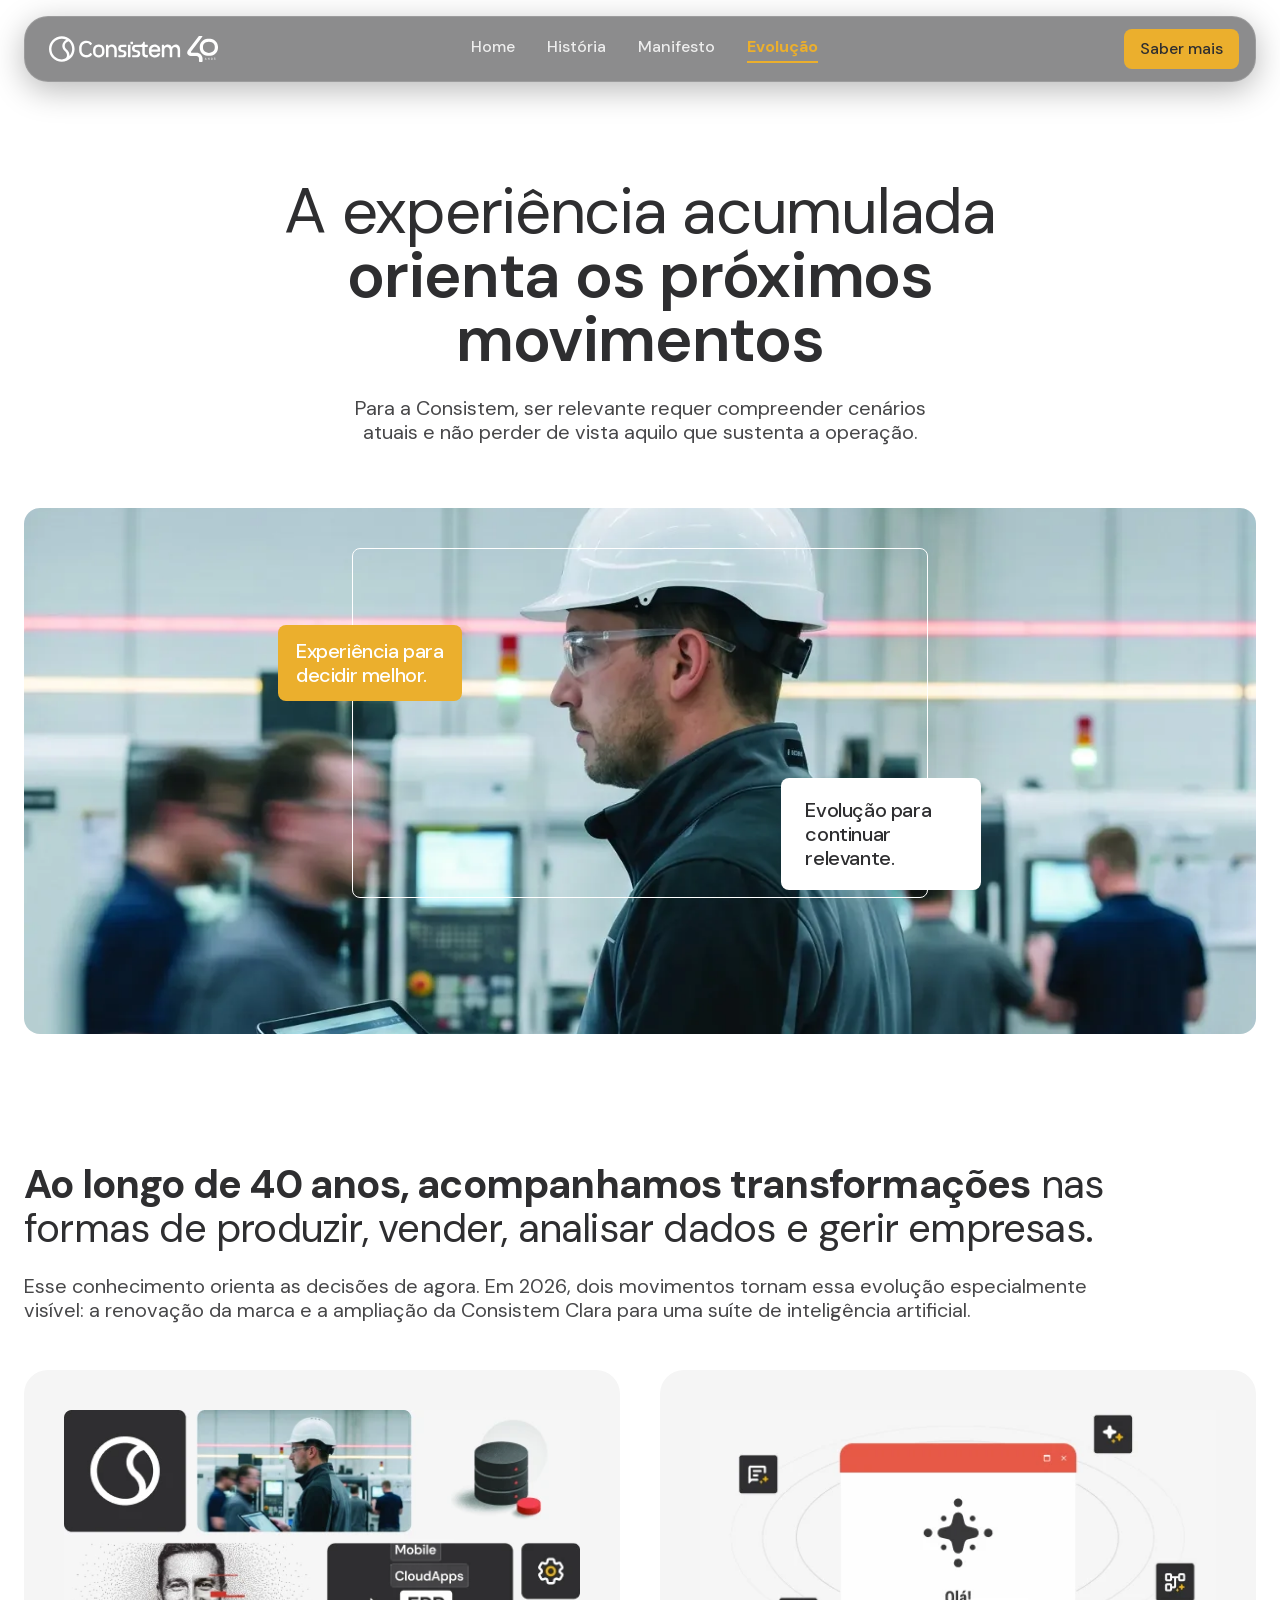
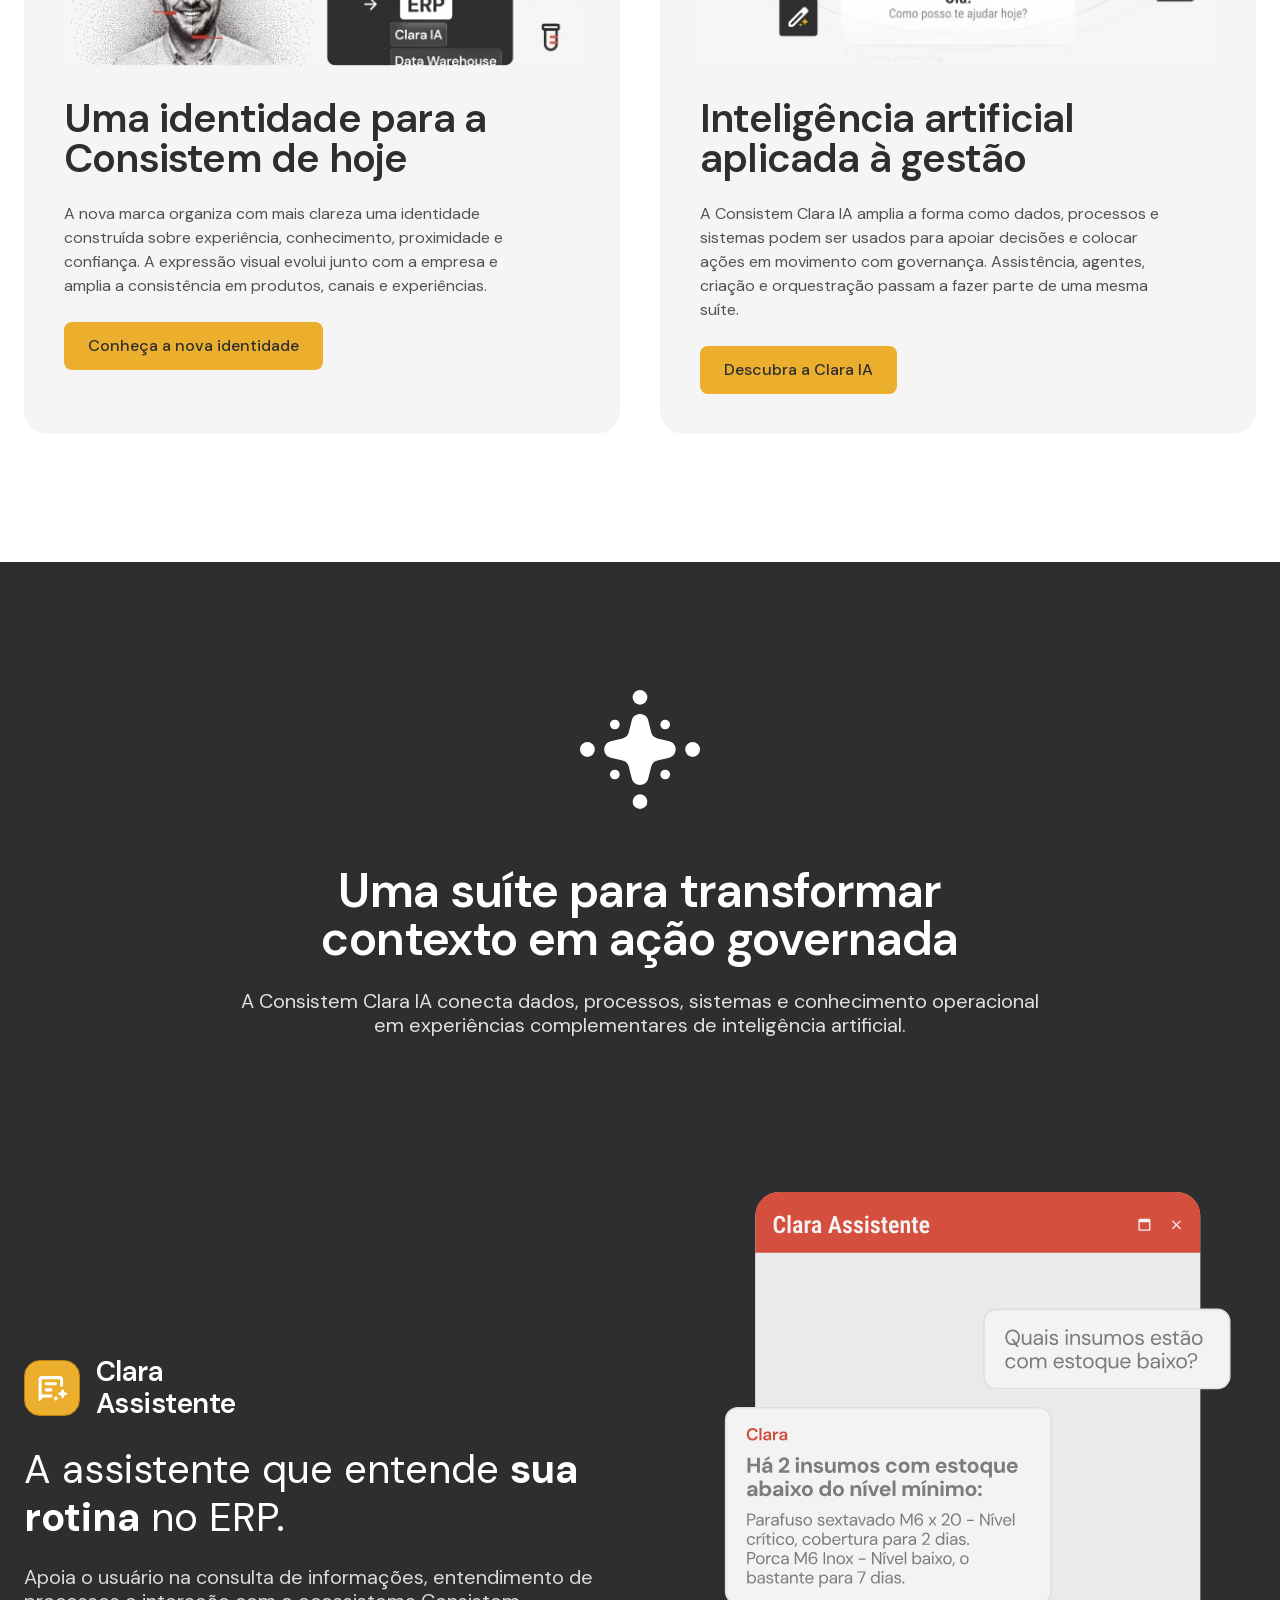
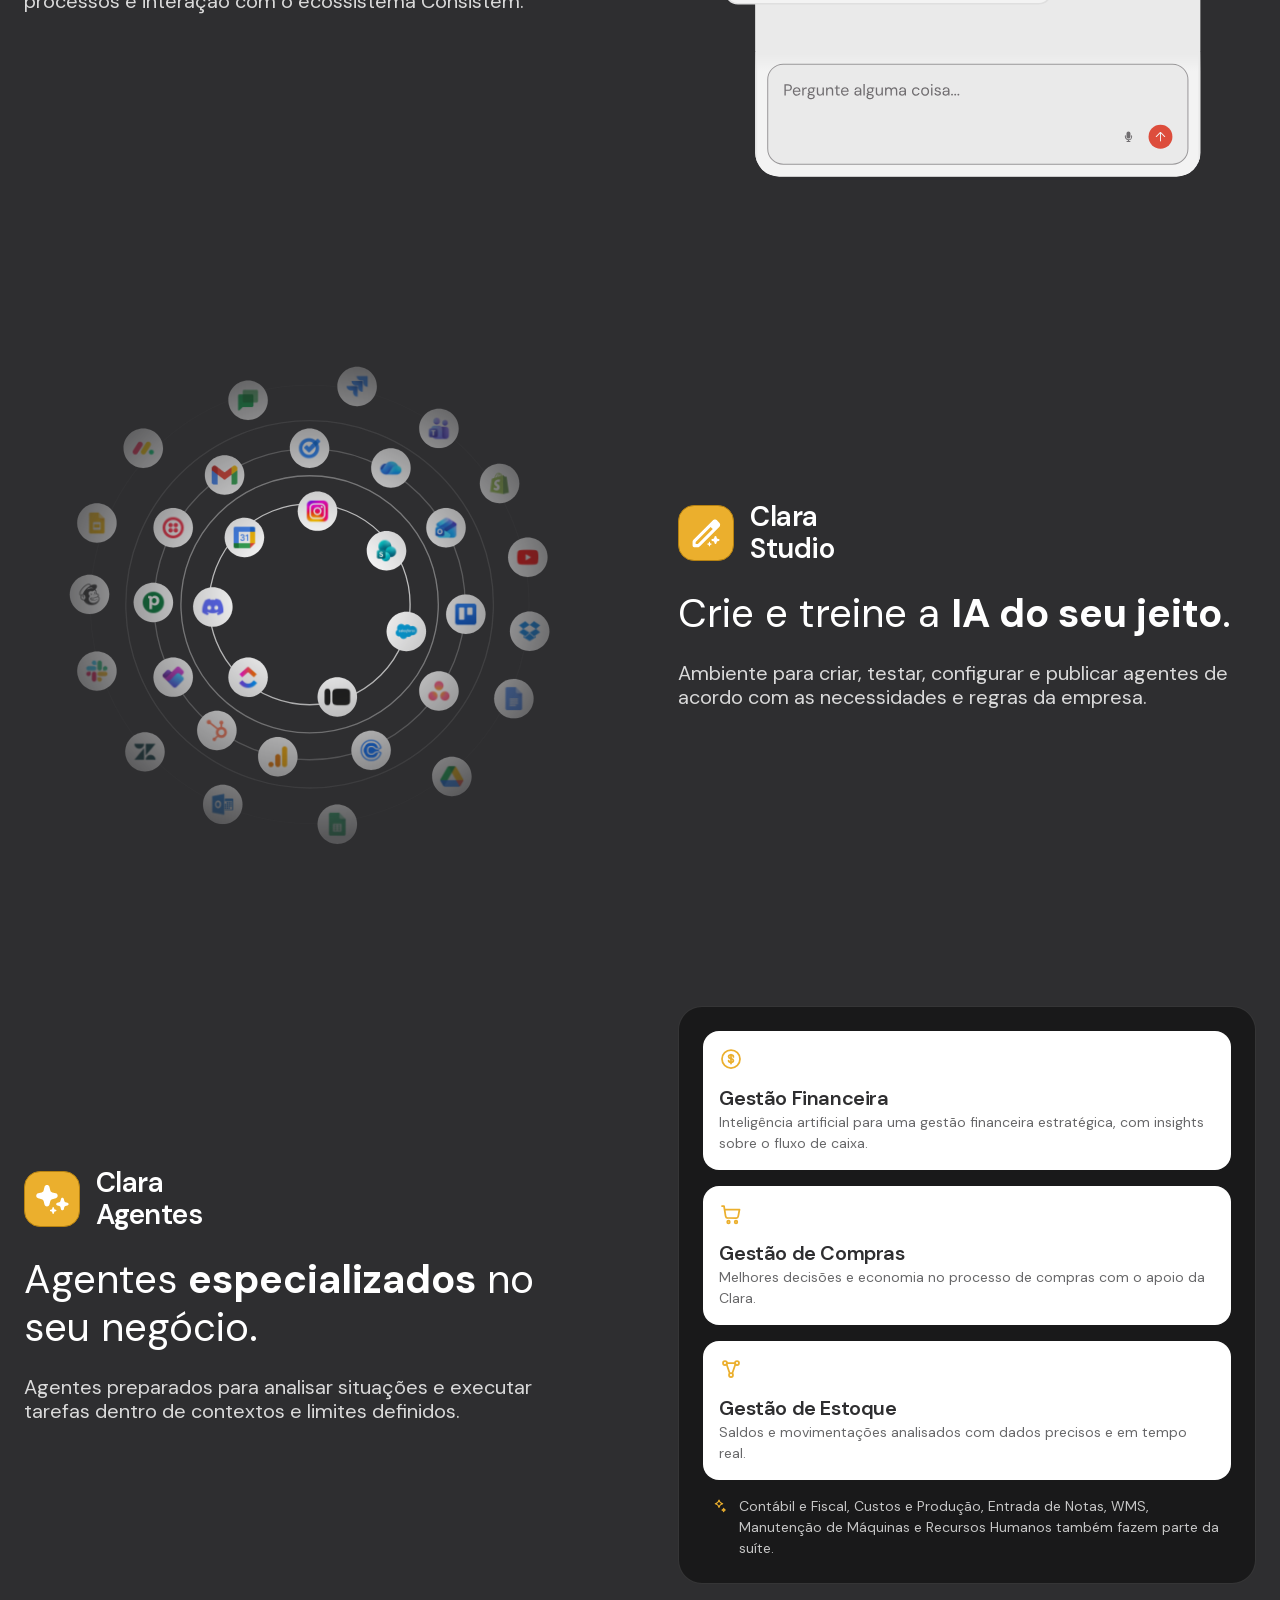
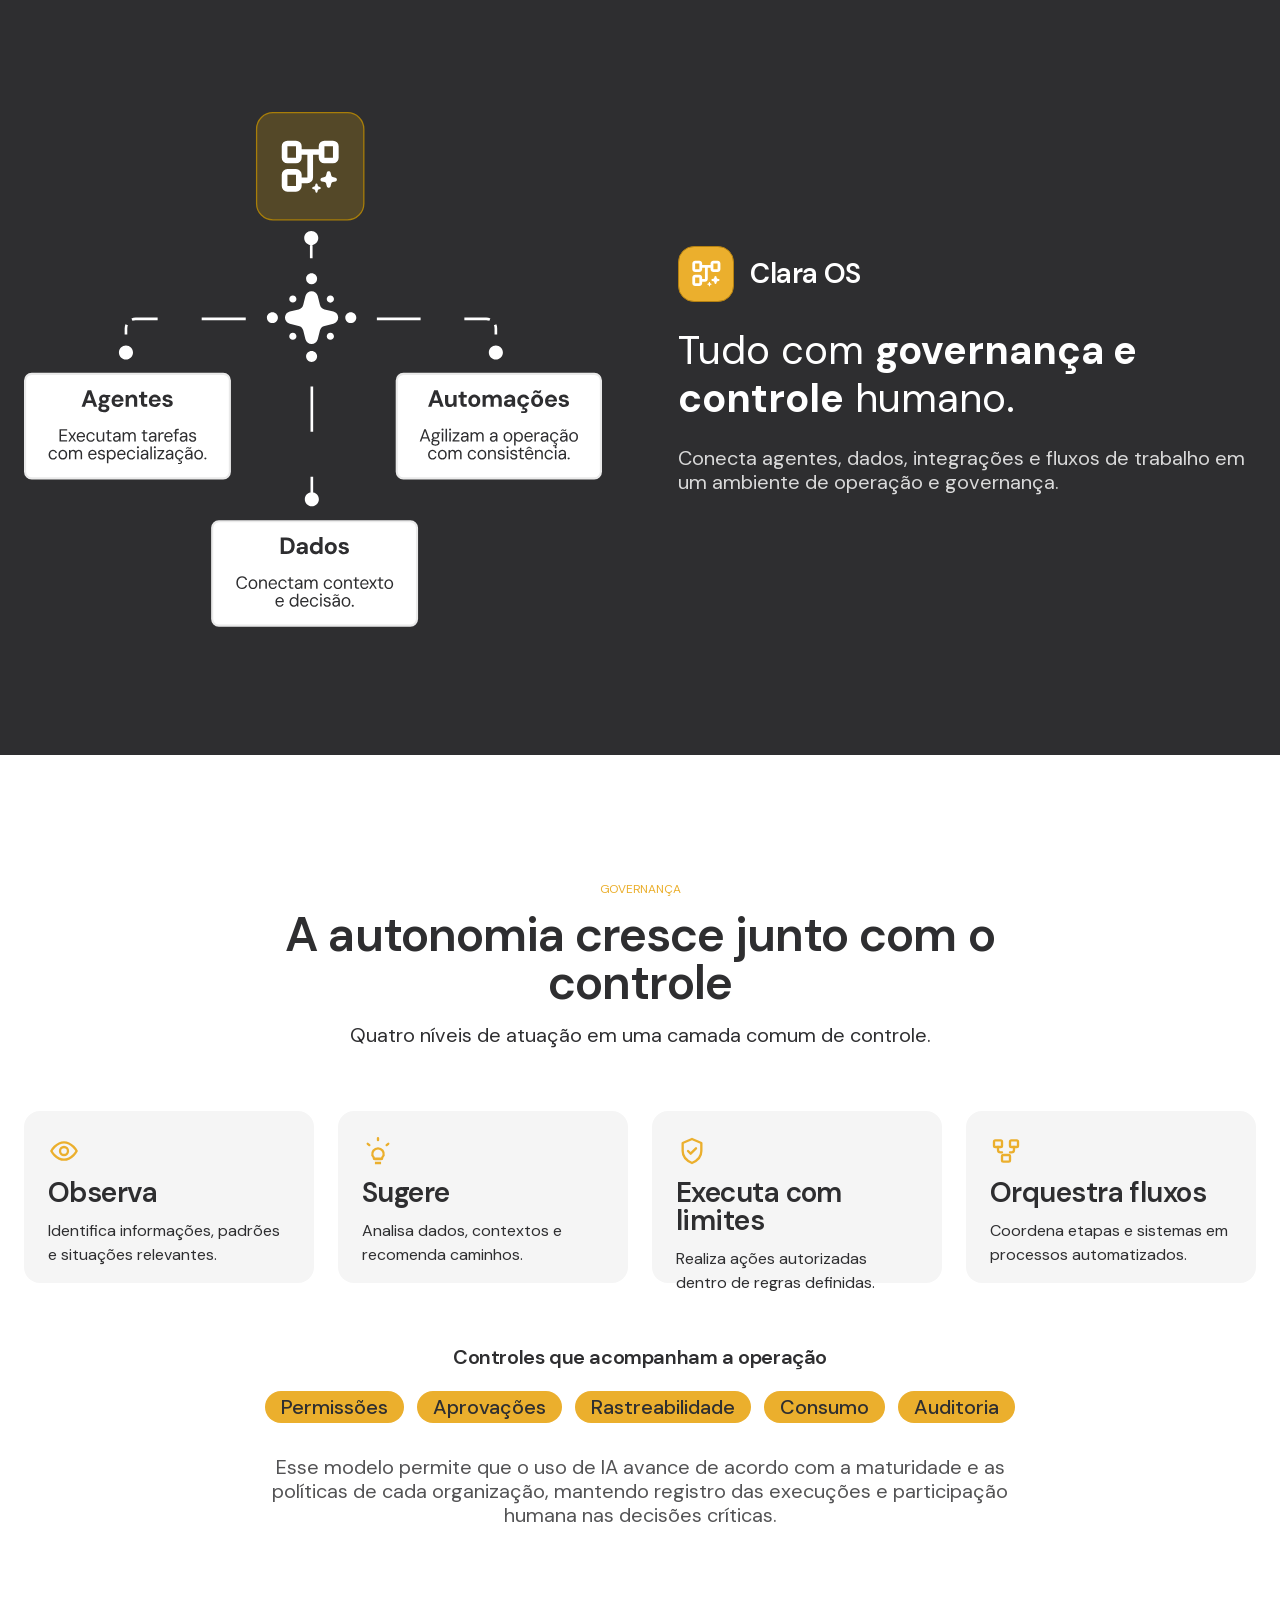
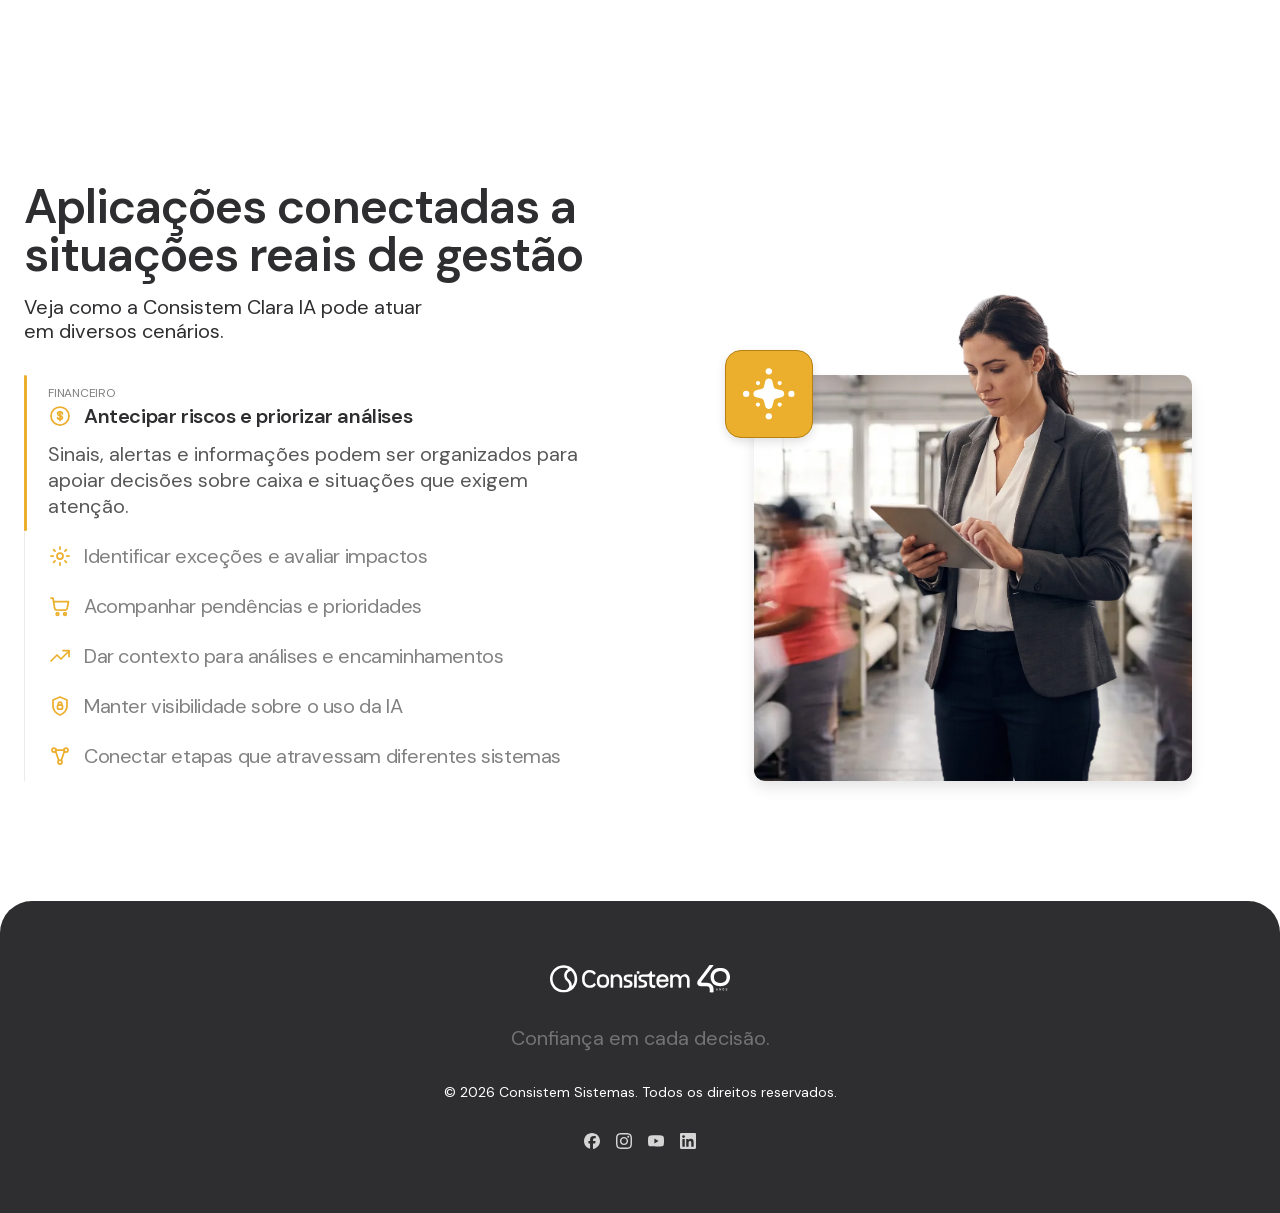
==== commit 7663ef66: "Atualiza textos da intro da suíte Clara IA (Figma node 1447:42243) H2 encurtado ("...em decisão e aç" ====
--- a/evolucao.html
+++ b/evolucao.html
@@ -252,9 +252,8 @@
     <div class="container">
       <div class="clara-suite__intro">
         <svg class="clara-suite__mark" aria-hidden="true"><use href="#icon-clara-mark"></use></svg>
-        <h2 class="text-h2">Uma suíte para transformar contexto em decisão e ação governada</h2>
+        <h2 class="text-h2">Uma suíte para transformar contexto em ação governada</h2>
         <p class="text-p text-p-lg">A Consistem Clara IA conecta dados, processos, sistemas e conhecimento operacional em experiências complementares de inteligência artificial.</p>
-        <p class="text-p text-p-lg">Em vez de tratar a IA como um recurso isolado, a suíte organiza diferentes formas de utilizá-la dentro da gestão empresarial.</p>
       </div>
 
       <!-- Clara Assistente — mockup de chat, imagem exportada direto do Figma
--- a/css/styles.css
+++ b/css/styles.css
@@ -1444,7 +1444,7 @@
   margin-inline: auto;
   display: flex;
   flex-direction: column;
-  gap: var(--ds-space-4);
+  gap: 26px; /* reajuste do Figma (era --ds-space-4/16px, com 2 parágrafos) */
   text-align: center;
   margin-bottom: var(--section-padding-block);
 }
@@ -1640,6 +1640,12 @@
   .container { padding-inline: 20px; }
   .text-h1 { font-size: 44px; }
   .text-h2 { font-size: 32px; }
+  /* Evolução: "Ao longo de 40 anos..." e os títulos de produto da suíte
+     Clara IA usam --font-heading-md-size (40px) direto, não a classe
+     .text-h3 (que não tem override de mobile) — reduzido igual, mesmo
+     degrau do texto-h2 acima. */
+  .evo-statement { font-size: 32px; }
+  .clara-row__title { font-size: 32px; }
 
   .about__grid { grid-template-columns: 1fr; }
   .about--media-right .about__media,
@@ -1824,6 +1830,8 @@
   .experience__grid { grid-template-columns: 1fr; }
   .stats__grid { grid-template-columns: 1fr; }
   .fundamentos-lead { font-size: 22px; }
+  .evo-statement { font-size: 26px; }
+  .clara-row__title { font-size: 28px; }
   .experience__lead { font-size: 22px; }
   .site-footer { padding: var(--ds-space-10) var(--ds-space-6); }
 
